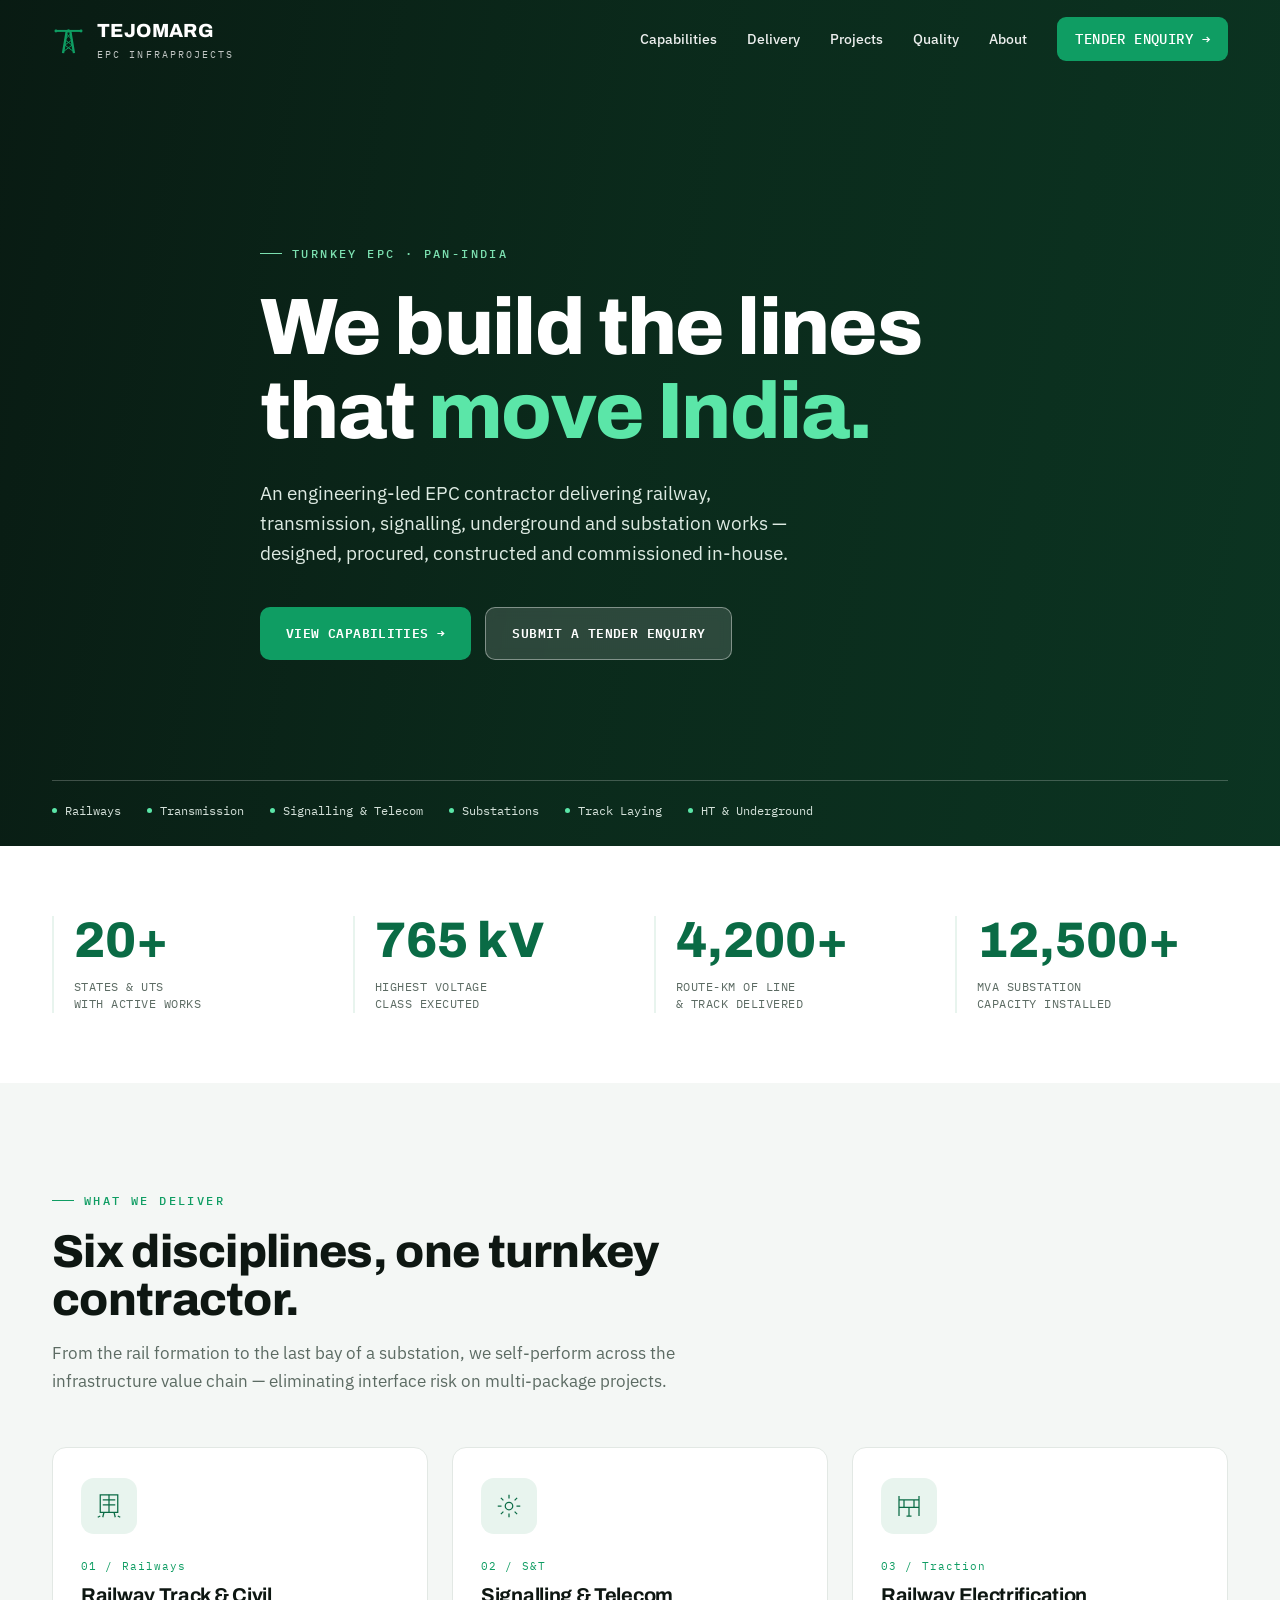
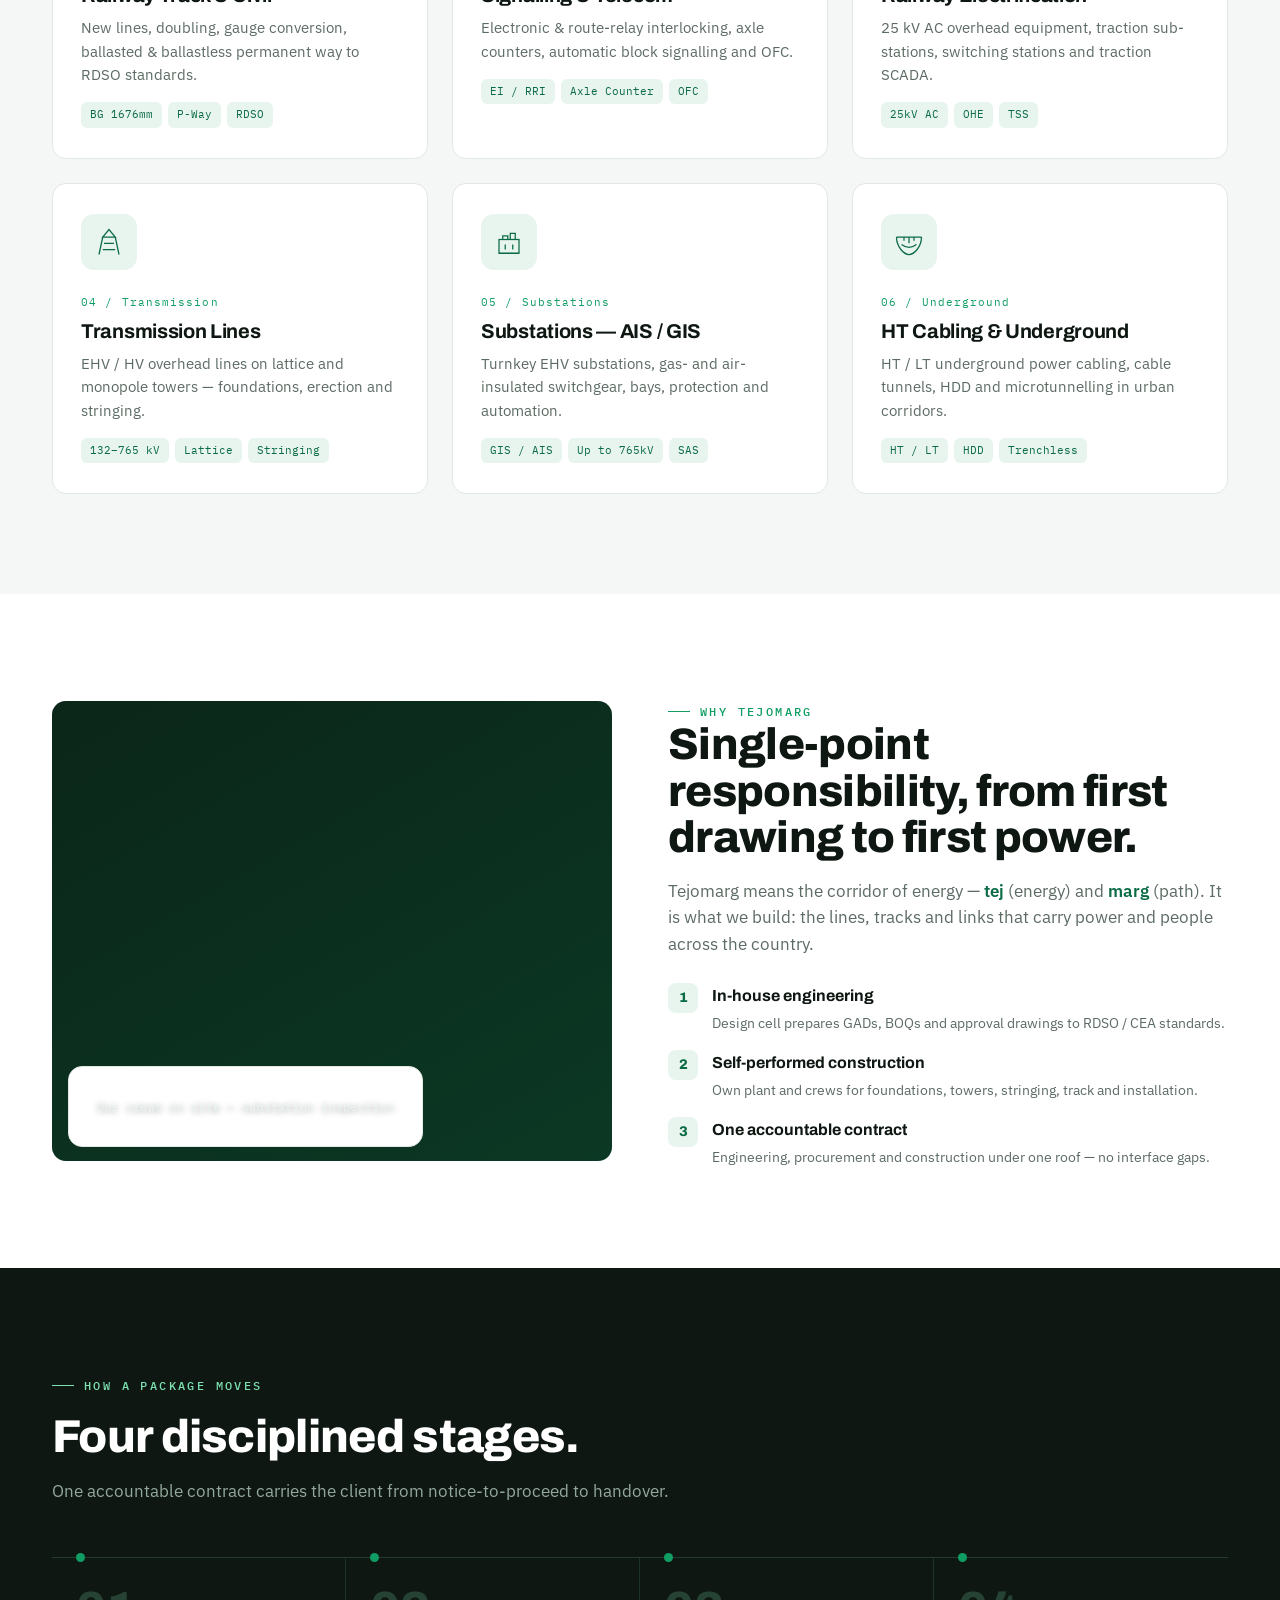
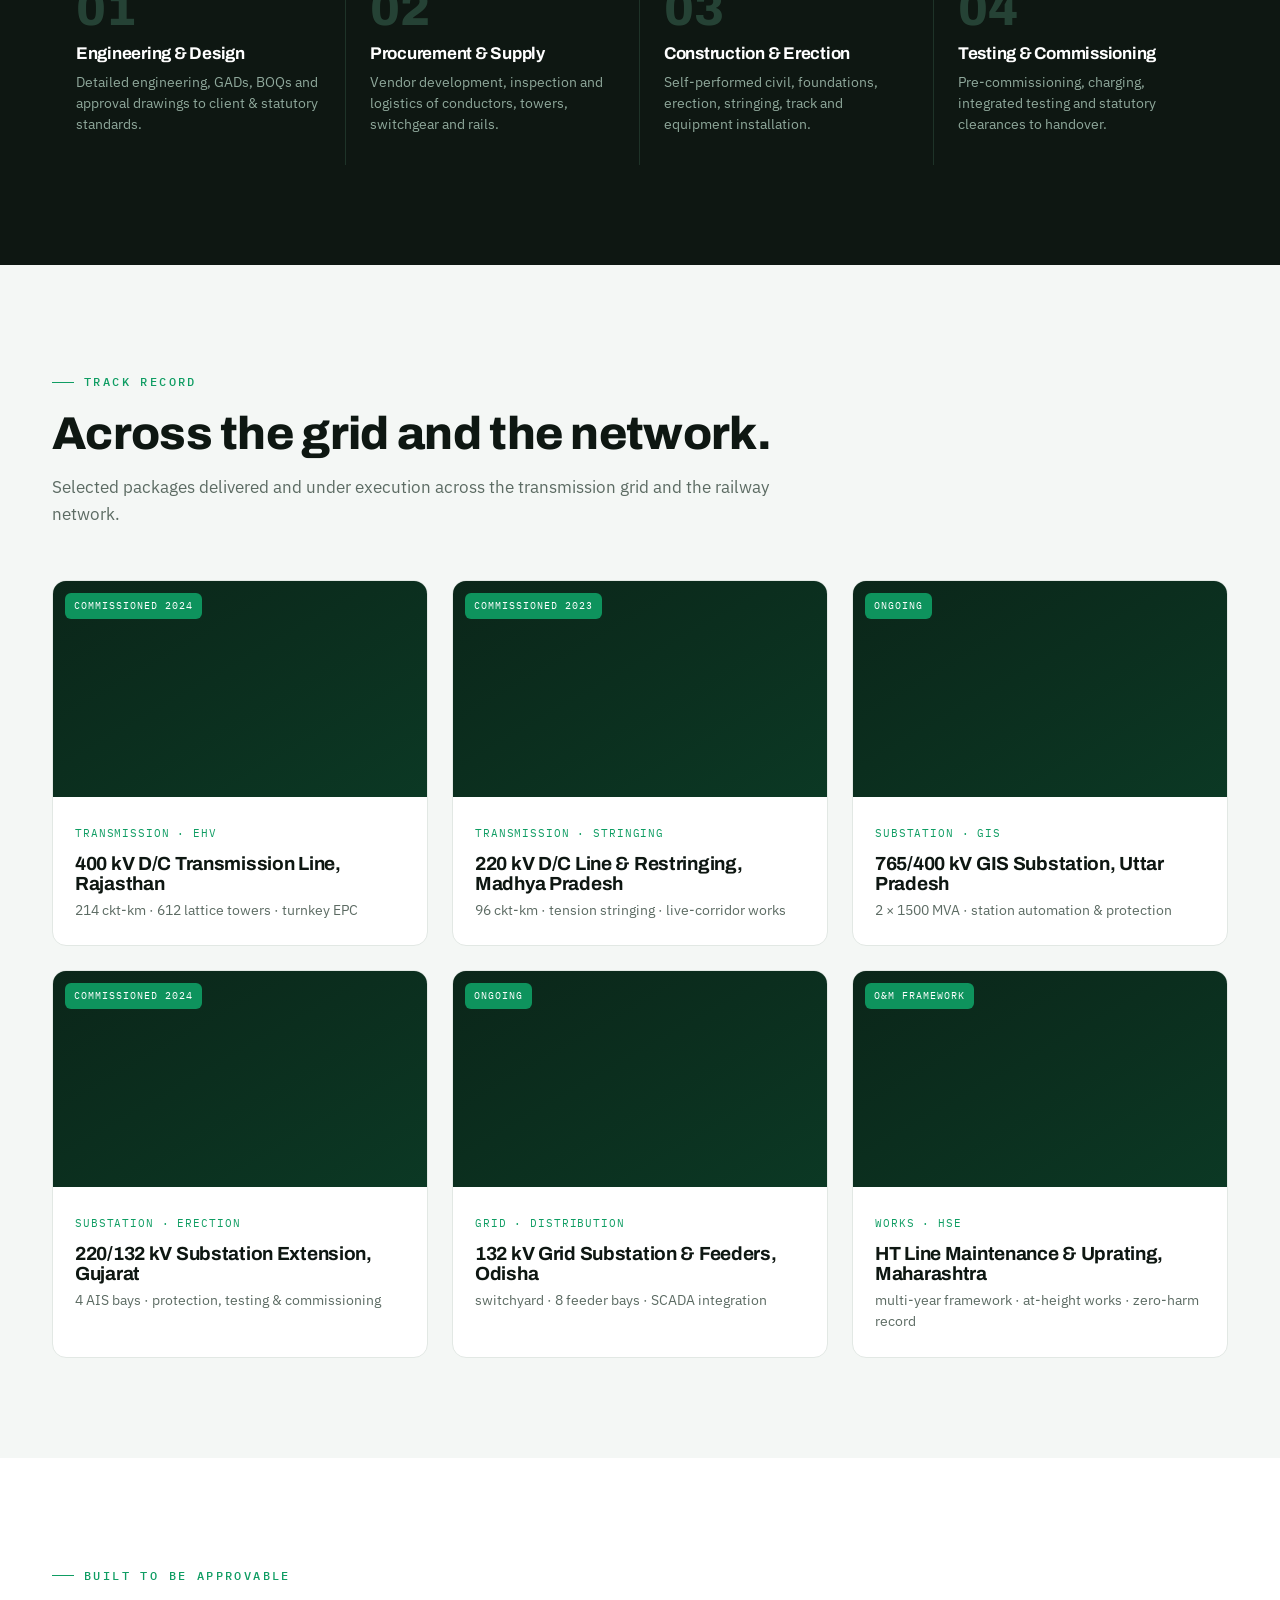
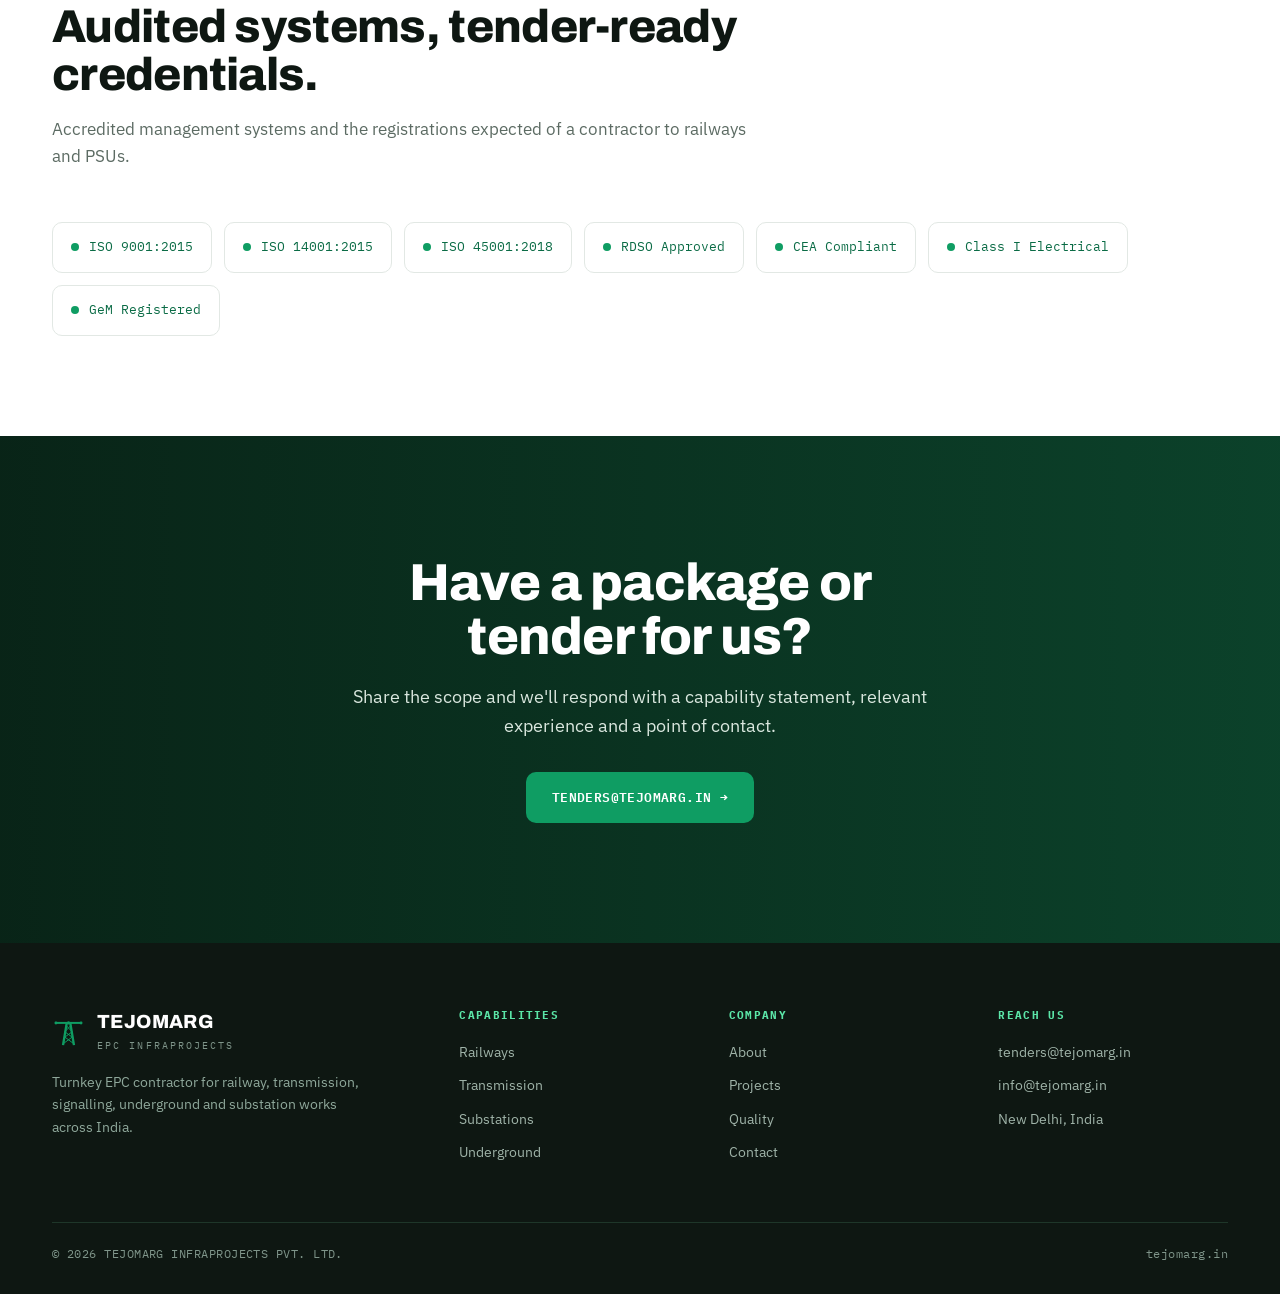
==== index.html @ d98c9e5d "Tejomarg Infraprojects homepage Co-Authored-By: Claude Fable 5 <noreply@anthropic.com>" ====
<!DOCTYPE html>
<html lang="en">
<head>
<meta charset="UTF-8">
<meta name="viewport" content="width=device-width, initial-scale=1.0">
<title>TEJOMARG Infraprojects — EPC | Railways · Transmission · Substations</title>
  <meta name="description" content="Tejomarg Infraprojects — engineering-led EPC contractor for railway, transmission, signalling, underground and substation works across India. Turnkey EPC, designed, procured and commissioned in-house.">
  <!-- TODO: remove noindex once placeholder project figures are replaced with verified data -->
  <meta name="robots" content="noindex">
  <meta property="og:title" content="Tejomarg Infraprojects — EPC across India">
  <meta property="og:description" content="Turnkey EPC contractor: railways, transmission, substations, signalling and underground works.">
  <meta property="og:type" content="website">
  <meta property="og:url" content="https://tejomarg.in">
  <meta property="og:image" content="https://images.pexels.com/photos/18535002/pexels-photo-18535002.jpeg?auto=compress&cs=tinysrgb&w=1200">
  <link rel="icon" href="logo/favicon.ico" sizes="any">
  <link rel="icon" type="image/svg+xml" href="logo/favicon.svg">
  <link rel="apple-touch-icon" href="logo/apple-touch-icon-180.png">

<link href="https://fonts.googleapis.com/css2?family=Archivo:wght@400;500;600;700;800;900&family=IBM+Plex+Mono:wght@400;500;600&family=IBM+Plex+Sans:wght@400;500;600;700&display=swap" rel="stylesheet">
<style>
  :root{
    --green:#0F9D63; --green-deep:#0A6B45; --green-ink:#08351F; --green-soft:#E8F4EE;
    --ink:#0E1712; --paper:#FFFFFF; --paper-2:#F4F7F5; --line:#E2E8E4; --line-2:#D3DCD6;
    --text:#182821; --muted:#5C6B63; --glass:rgba(255,255,255,.72);
    --maxw:1240px; --ease:cubic-bezier(.22,.61,.36,1); --r:14px;
  }
  *{box-sizing:border-box;margin:0;padding:0}
  html{scroll-behavior:smooth}
  body{font-family:"IBM Plex Sans",system-ui,sans-serif;background:var(--paper);color:var(--text);
    line-height:1.6;-webkit-font-smoothing:antialiased;overflow-x:hidden}
  h1,h2,h3,h4{font-family:"Archivo",sans-serif;line-height:1.05;letter-spacing:-.015em;color:var(--ink)}
  a{color:inherit;text-decoration:none}
  .wrap{max-width:var(--maxw);margin:0 auto;padding:0 32px}
  .eyebrow{font-family:"IBM Plex Mono",monospace;font-size:12px;font-weight:500;letter-spacing:.2em;
    text-transform:uppercase;color:var(--green);display:inline-flex;align-items:center;gap:10px}
  .eyebrow::before{content:"";width:22px;height:1px;background:var(--green)}
  .eyebrow.on-dark{color:#7CE0B0}.eyebrow.on-dark::before{background:#7CE0B0}

  /* real-photo well with translucent green overlay */
  .ph{position:relative;border-radius:var(--r);overflow:hidden;background-size:cover;background-position:center;background-color:#0b2d1d}
  .ph::after{content:"";position:absolute;inset:0;
    background:linear-gradient(150deg,rgba(10,22,17,.3) 0%,rgba(12,70,46,.15) 60%,rgba(15,157,99,.1) 100%)}
  .ph .cap{position:absolute;left:16px;bottom:14px;z-index:2;font-family:"IBM Plex Mono";font-size:12px;
    color:#EAF6EF;letter-spacing:.02em;text-shadow:0 1px 6px rgba(0,0,0,.45)}

  /* NAV */
  header.nav{position:fixed;top:0;left:0;right:0;z-index:100;transition:.35s var(--ease)}
  .nav-inner{display:flex;align-items:center;justify-content:space-between;height:78px}
  header.nav.scrolled{background:var(--glass);backdrop-filter:blur(14px);border-bottom:1px solid var(--line);
    box-shadow:0 6px 24px -18px rgba(8,40,26,.5)}
  .brand{display:flex;align-items:center;gap:12px;font-family:"Archivo";font-weight:800;font-size:19px;
    letter-spacing:.02em;color:#fff;transition:color .35s}
  header.nav.scrolled .brand{color:var(--ink)}
  .brand .logo-mark{width:33px;height:33px;flex:none}
  .brand small{display:block;font-family:"IBM Plex Mono";font-weight:400;font-size:9.5px;letter-spacing:.22em;
    color:rgba(255,255,255,.75);text-transform:uppercase;transition:color .35s}
  header.nav.scrolled .brand small{color:var(--muted)}
  .nav-links{display:flex;align-items:center;gap:30px}
  .nav-links a{font-size:14px;font-weight:500;color:rgba(255,255,255,.92);transition:color .2s}
  header.nav.scrolled .nav-links a{color:var(--text)}
  .nav-links a:hover{color:#7CE0B0}
  header.nav.scrolled .nav-links a:hover{color:var(--green-deep)}
  .nav-cta{font-family:"IBM Plex Mono";font-size:12.5px;font-weight:600;letter-spacing:.03em;text-transform:uppercase;
    background:var(--green)!important;color:#fff!important;padding:11px 18px;border-radius:9px;
    display:inline-flex;align-items:center;gap:8px;transition:transform .2s var(--ease),background .2s}
  .nav-cta:hover{background:var(--green-deep)!important;transform:translateY(-1px)}
  .burger{display:none;flex-direction:column;gap:5px;background:none;border:0;cursor:pointer;padding:8px}
  .burger span{width:24px;height:2px;background:#fff;transition:.3s}
  header.nav.scrolled .burger span{background:var(--ink)}

  /* HERO */
  .hero{position:relative;min-height:94vh;display:flex;align-items:center;padding:120px 0 70px}
  .hero-bg{position:absolute;inset:0;z-index:-1;background-size:cover;background-position:center;background-color:#0b2d1d}
  .hero-bg::after{content:"";position:absolute;inset:0;
    background:linear-gradient(100deg,rgba(8,20,15,.72) 0%,rgba(10,38,25,.42) 48%,rgba(14,90,58,.16) 100%)}
  .hero-card{max-width:760px;position:relative}
  .hero h1{font-size:clamp(40px,6.4vw,80px);font-weight:800;color:#fff;margin:22px 0 0;letter-spacing:-.02em}
  .hero h1 .g{color:#5BE6A8}
  .hero p{font-size:19px;color:rgba(235,246,239,.94);max-width:560px;margin-top:24px;line-height:1.6}
  .hero-actions{display:flex;gap:14px;margin-top:38px;flex-wrap:wrap}
  .btn{font-family:"IBM Plex Mono";font-size:13px;font-weight:600;letter-spacing:.03em;text-transform:uppercase;
    padding:15px 26px;border-radius:10px;display:inline-flex;align-items:center;gap:9px;transition:.22s var(--ease);
    cursor:pointer;border:0}
  .btn-primary{background:var(--green);color:#fff}
  .btn-primary:hover{background:#12b374;transform:translateY(-2px)}
  .btn-glass{background:rgba(255,255,255,.14);color:#fff;border:1px solid rgba(255,255,255,.4);backdrop-filter:blur(6px)}
  .btn-glass:hover{background:rgba(255,255,255,.24)}
  .hero-tags{position:absolute;left:0;right:0;bottom:26px}
  .hero-tags .row{display:flex;flex-wrap:wrap;gap:8px 26px;padding-top:20px;border-top:1px solid rgba(255,255,255,.22)}
  .hero-tags span{font-family:"IBM Plex Mono";font-size:12px;color:rgba(235,246,239,.9);display:inline-flex;align-items:center;gap:8px}
  .hero-tags span::before{content:"";width:5px;height:5px;background:#5BE6A8;border-radius:50%}

  /* STATS */
  .stats{background:var(--paper);padding:70px 0}
  .stats-grid{display:grid;grid-template-columns:repeat(4,1fr);gap:28px}
  .stat{border-left:2px solid var(--green-soft);padding-left:20px}
  .stat .num{font-family:"Archivo";font-weight:800;font-size:clamp(34px,4vw,50px);color:var(--green-deep);line-height:1}
  .stat .lab{font-family:"IBM Plex Mono";font-size:12px;letter-spacing:.04em;color:var(--muted);
    margin-top:12px;text-transform:uppercase;line-height:1.45}

  section{position:relative}
  .pad{padding:100px 0}
  .soft{background:var(--paper-2)}
  .sec-head{max-width:720px;margin-bottom:52px}
  .sec-head h2{font-size:clamp(30px,4.4vw,46px);font-weight:800;margin-top:18px}
  .sec-head p{font-size:17px;margin-top:16px;color:var(--muted)}

  /* CAPABILITIES (icon cards) */
  .caps{display:grid;grid-template-columns:repeat(3,1fr);gap:24px}
  .cap{background:var(--paper);border:1px solid var(--line);border-radius:var(--r);padding:30px 28px 30px;
    transition:.3s var(--ease)}
  .cap:hover{transform:translateY(-4px);box-shadow:0 26px 50px -30px rgba(8,53,31,.4);border-color:var(--green-soft)}
  .cap-ic{width:56px;height:56px;border-radius:13px;background:var(--green-soft);color:var(--green-deep);
    display:flex;align-items:center;justify-content:center;margin-bottom:18px}
  .cap-ic svg{width:30px;height:30px}
  .cap .ix{font-family:"IBM Plex Mono";font-size:11px;color:var(--green);letter-spacing:.1em}
  .cap h3{font-size:20px;font-weight:700;margin:8px 0 10px}
  .cap p{font-size:14.5px;color:var(--muted);line-height:1.6}
  .cap .specs{display:flex;flex-wrap:wrap;gap:6px;margin-top:16px}
  .cap .specs span{font-family:"IBM Plex Mono";font-size:11px;color:var(--green-deep);background:var(--green-soft);
    padding:4px 9px;border-radius:6px}

  /* SPLIT */
  .split{display:grid;grid-template-columns:1fr 1fr;gap:56px;align-items:center}
  .split .ph{height:460px}
  .split h2{font-size:clamp(28px,4vw,44px);font-weight:800}
  .split p{color:var(--muted);font-size:16.5px;margin-top:18px}
  .split p em{color:var(--green-deep);font-style:normal;font-weight:600}
  .points{margin-top:26px;display:flex;flex-direction:column;gap:16px}
  .pt{display:flex;gap:14px;align-items:flex-start}
  .pt .k{width:30px;height:30px;flex:none;border-radius:8px;background:var(--green-soft);color:var(--green-deep);
    display:flex;align-items:center;justify-content:center;font-family:"Archivo";font-weight:800;font-size:14px}
  .pt b{font-family:"Archivo";font-size:16px;color:var(--ink)}
  .pt p{margin-top:3px;font-size:14px;color:var(--muted)}

  /* DELIVERY dark */
  .dark{background:var(--ink);color:#dfeee7}
  .dark .sec-head h2{color:#fff}.dark .sec-head p{color:#93a89d}
  .proc{display:grid;grid-template-columns:repeat(4,1fr);border-top:1px solid rgba(124,224,176,.18)}
  .step{padding:30px 24px;border-right:1px solid rgba(124,224,176,.14);position:relative}
  .step:last-child{border-right:0}
  .step .dot{position:absolute;top:-5px;left:24px;width:9px;height:9px;border-radius:50%;background:var(--green)}
  .step .n{font-family:"Archivo";font-weight:800;font-size:48px;color:rgba(124,224,176,.22);line-height:.9}
  .step h4{color:#fff;font-size:17px;margin:14px 0 9px}
  .step p{font-size:13.5px;color:#8fa89b;line-height:1.55}

  /* PROJECTS */
  .projs{display:grid;grid-template-columns:repeat(3,1fr);gap:24px}
  .proj{border-radius:var(--r);overflow:hidden;border:1px solid var(--line);background:var(--paper);transition:.3s var(--ease)}
  .proj:hover{transform:translateY(-4px);box-shadow:0 26px 50px -30px rgba(8,53,31,.4)}
  .proj .ph{height:216px;border-radius:0}
  .proj .ptag{position:absolute;top:12px;left:12px;z-index:2;font-family:"IBM Plex Mono";font-size:10px;
    letter-spacing:.1em;text-transform:uppercase;background:rgba(15,157,99,.92);color:#fff;padding:5px 9px;border-radius:6px}
  .proj .body{padding:22px 22px 24px}
  .proj .sector{font-family:"IBM Plex Mono";font-size:11px;letter-spacing:.08em;text-transform:uppercase;color:var(--green)}
  .proj h3{font-size:19px;font-weight:700;margin:9px 0 6px}
  .proj .meta{font-size:13.5px;color:var(--muted)}

  /* COMPLIANCE */
  .badges{display:flex;flex-wrap:wrap;gap:12px;margin-top:8px}
  .badge{font-family:"IBM Plex Mono";font-size:13px;color:var(--green-deep);background:var(--paper);
    border:1px solid var(--line);border-radius:10px;padding:14px 18px;display:flex;align-items:center;gap:10px}
  .badge::before{content:"";width:8px;height:8px;border-radius:50%;background:var(--green)}

  /* CTA */
  .cta{position:relative;padding:120px 0;overflow:hidden}
  .cta-bg{position:absolute;inset:0;background-size:cover;background-position:center;background-color:#0b2d1d}
  .cta-bg::after{content:"";position:absolute;inset:0;background:linear-gradient(90deg,rgba(8,34,22,.82),rgba(12,90,58,.46))}
  .cta-inner{position:relative;text-align:center;max-width:640px;margin:0 auto}
  .cta h2{font-size:clamp(30px,4.6vw,52px);font-weight:800;color:#fff}
  .cta p{color:rgba(235,246,239,.92);font-size:18px;margin:18px auto 32px}

  /* FOOTER */
  footer{background:var(--ink);color:#9fb3a8;padding:64px 0 30px}
  .foot-grid{display:grid;grid-template-columns:1.6fr 1fr 1fr 1fr;gap:40px}
  .foot-brand .brand{color:#fff}.foot-brand .brand small{color:#7f958a}
  .foot-brand p{font-size:14px;margin-top:18px;max-width:320px;color:#8fa89b}
  .foot-col h5{font-family:"IBM Plex Mono";font-size:11px;letter-spacing:.12em;text-transform:uppercase;color:#5BE6A8;margin-bottom:16px}
  .foot-col a{display:block;font-size:14px;margin-bottom:11px;color:#9fb3a8;transition:color .2s}
  .foot-col a:hover{color:#fff}
  .foot-bar{margin-top:48px;padding-top:22px;border-top:1px solid rgba(124,224,176,.15);
    display:flex;justify-content:space-between;flex-wrap:wrap;gap:12px}
  .foot-bar span{font-family:"IBM Plex Mono";font-size:11.5px;color:#7f958a;letter-spacing:.04em}

  .reveal{opacity:0;transform:translateY(24px);transition:opacity .7s var(--ease),transform .7s var(--ease)}
  .reveal.in{opacity:1;transform:none}

  @media(max-width:980px){
    .stats-grid{grid-template-columns:repeat(2,1fr);gap:24px}
    .caps,.projs{grid-template-columns:repeat(2,1fr)}
    .split{grid-template-columns:1fr;gap:34px}.split .ph{height:320px}
    .proc{grid-template-columns:repeat(2,1fr)}.step{border-bottom:1px solid rgba(124,224,176,.14)}
    .foot-grid{grid-template-columns:1fr 1fr}
  }
  @media(max-width:680px){
    .wrap{padding:0 22px}
    .nav-links{position:fixed;inset:78px 0 auto 0;background:var(--glass);backdrop-filter:blur(14px);
      flex-direction:column;align-items:flex-start;gap:0;padding:0 22px;max-height:0;overflow:hidden;
      border-bottom:1px solid var(--line);transition:max-height .35s var(--ease)}
    .nav-links.open{max-height:440px}
    .nav-links a{padding:16px 0;width:100%;color:var(--text);border-bottom:1px solid var(--line)}
    .nav-links .nav-cta{margin:16px 0;border-bottom:0;color:#fff!important}
    .burger{display:flex}
    .pad{padding:66px 0}
    .caps,.projs,.stats-grid{grid-template-columns:1fr}.proc{grid-template-columns:1fr}.foot-grid{grid-template-columns:1fr}
  }
  @media(prefers-reduced-motion:reduce){*{animation:none!important;transition:none!important}.reveal{opacity:1;transform:none}html{scroll-behavior:auto}}
  :focus-visible{outline:2px solid var(--green);outline-offset:3px}
</style>
</head>
<body>

<!-- NAV -->
<header class="nav" id="nav">
  <div class="wrap nav-inner">
    <a href="#top" class="brand">
      <svg class="logo-mark" viewBox="0 0 100 100" fill="none" stroke="var(--green)" stroke-linecap="square" aria-hidden="true">
        <path d="M44 31 L34 91 M56 31 L66 91" stroke-width="7"/><line x1="12" y1="27" x2="88" y2="27" stroke-width="6"/>
        <path d="M44 36 L61 54 L39 70 L66 90" stroke-width="3"/><path d="M56 36 L39 54 L61 70 L34 90" stroke-width="3"/>
        <circle cx="12" cy="27" r="4.5" fill="var(--green)" stroke="none"/><circle cx="88" cy="27" r="4.5" fill="var(--green)" stroke="none"/><circle cx="50" cy="27" r="5" fill="var(--green)" stroke="none"/></svg>
      <span>TEJOMARG<small>EPC Infraprojects</small></span>
    </a>
    <nav class="nav-links" id="navlinks">
      <a href="#capabilities">Capabilities</a><a href="#delivery">Delivery</a><a href="#projects">Projects</a>
      <a href="#compliance">Quality</a><a href="#about">About</a>
      <a href="#contact" class="nav-cta">Tender Enquiry →</a>
    </nav>
    <button class="burger" id="burger" aria-label="Menu"><span></span><span></span><span></span></button>
  </div>
</header>

<!-- HERO -->
<section class="hero" id="top">
  <div class="hero-bg" style="background-image:url('https://images.pexels.com/photos/18535002/pexels-photo-18535002.jpeg?auto=compress&amp;cs=tinysrgb&amp;w=1920')"></div>
  <div class="wrap">
    <div class="hero-card">
      <span class="eyebrow on-dark">Turnkey EPC · Pan-India</span>
      <h1>We build the lines that <span class="g">move India.</span></h1>
      <p>An engineering-led EPC contractor delivering railway, transmission, signalling, underground and
        substation works — designed, procured, constructed and commissioned in-house.</p>
      <div class="hero-actions">
        <a href="#capabilities" class="btn btn-primary">View Capabilities →</a>
        <a href="#contact" class="btn btn-glass">Submit a Tender Enquiry</a>
      </div>
    </div>
  </div>
  <div class="wrap hero-tags">
    <div class="row">
      <span>Railways</span><span>Transmission</span><span>Signalling &amp; Telecom</span>
      <span>Substations</span><span>Track Laying</span><span>HT &amp; Underground</span>
    </div>
  </div>
</section>

<!-- STATS -->
<section class="stats">
  <div class="wrap"><div class="stats-grid reveal">
    <div class="stat"><div class="num">20+</div><div class="lab">States &amp; UTs<br>with active works</div></div>
    <div class="stat"><div class="num">765 kV</div><div class="lab">Highest voltage<br>class executed</div></div>
    <div class="stat"><div class="num">4,200+</div><div class="lab">Route-km of line<br>&amp; track delivered</div></div>
    <div class="stat"><div class="num">12,500+</div><div class="lab">MVA substation<br>capacity installed</div></div>
  </div></div>
</section>

<!-- CAPABILITIES -->
<section class="pad soft" id="capabilities">
  <div class="wrap">
    <div class="sec-head reveal">
      <span class="eyebrow">What we deliver</span>
      <h2>Six disciplines, one turnkey contractor.</h2>
      <p>From the rail formation to the last bay of a substation, we self-perform across the infrastructure
        value chain — eliminating interface risk on multi-package projects.</p>
    </div>
    <div class="caps reveal">
      <article class="cap"><div class="cap-ic"><svg viewBox="0 0 48 48" fill="none" stroke="currentColor" stroke-width="2"><path d="M10 6h28v28H10z"/><path d="M10 40l-4 2M38 40l4 2M16 34l-2 8M32 34l2 8"/><path d="M24 6v28M14 14h20M14 22h20"/></svg></div>
        <span class="ix">01 / Railways</span><h3>Railway Track &amp; Civil</h3>
        <p>New lines, doubling, gauge conversion, ballasted &amp; ballastless permanent way to RDSO standards.</p>
        <div class="specs"><span>BG 1676mm</span><span>P-Way</span><span>RDSO</span></div></article>
      <article class="cap"><div class="cap-ic"><svg viewBox="0 0 48 48" fill="none" stroke="currentColor" stroke-width="2"><circle cx="24" cy="24" r="6"/><path d="M24 6v6M24 36v6M6 24h6M36 24h6M11 11l4 4M33 33l4 4M37 11l-4 4M15 33l-4 4"/></svg></div>
        <span class="ix">02 / S&amp;T</span><h3>Signalling &amp; Telecom</h3>
        <p>Electronic &amp; route-relay interlocking, axle counters, automatic block signalling and OFC.</p>
        <div class="specs"><span>EI / RRI</span><span>Axle Counter</span><span>OFC</span></div></article>
      <article class="cap"><div class="cap-ic"><svg viewBox="0 0 48 48" fill="none" stroke="currentColor" stroke-width="2"><path d="M8 8v32M40 8v32M8 14h32M8 26h32M16 14v12M32 14v12M24 26v14M20 40h8"/></svg></div>
        <span class="ix">03 / Traction</span><h3>Railway Electrification</h3>
        <p>25 kV AC overhead equipment, traction sub-stations, switching stations and traction SCADA.</p>
        <div class="specs"><span>25kV AC</span><span>OHE</span><span>TSS</span></div></article>
      <article class="cap"><div class="cap-ic"><svg viewBox="0 0 48 48" fill="none" stroke="currentColor" stroke-width="2"><path d="M24 4l-10 12h20zM14 16L8 44M34 16l6 28M14 16h20M16 26h16M14 36h20"/></svg></div>
        <span class="ix">04 / Transmission</span><h3>Transmission Lines</h3>
        <p>EHV / HV overhead lines on lattice and monopole towers — foundations, erection and stringing.</p>
        <div class="specs"><span>132–765 kV</span><span>Lattice</span><span>Stringing</span></div></article>
      <article class="cap"><div class="cap-ic"><svg viewBox="0 0 48 48" fill="none" stroke="currentColor" stroke-width="2"><rect x="8" y="20" width="32" height="22"/><path d="M14 20v-6h8v6M26 20v-10h8v10M18 28v8M30 28v8M8 42h32"/></svg></div>
        <span class="ix">05 / Substations</span><h3>Substations — AIS / GIS</h3>
        <p>Turnkey EHV substations, gas- and air-insulated switchgear, bays, protection and automation.</p>
        <div class="specs"><span>GIS / AIS</span><span>Up to 765kV</span><span>SAS</span></div></article>
      <article class="cap"><div class="cap-ic"><svg viewBox="0 0 48 48" fill="none" stroke="currentColor" stroke-width="2"><path d="M4 16h40M4 16c0 16 12 28 20 28s20-12 20-28M16 16v6M24 16v10M32 16v6M12 28c8 6 16 6 24 0"/></svg></div>
        <span class="ix">06 / Underground</span><h3>HT Cabling &amp; Underground</h3>
        <p>HT / LT underground power cabling, cable tunnels, HDD and microtunnelling in urban corridors.</p>
        <div class="specs"><span>HT / LT</span><span>HDD</span><span>Trenchless</span></div></article>
    </div>
  </div>
</section>

<!-- ABOUT SPLIT -->
<section class="pad" id="about">
  <div class="wrap split reveal">
    <div class="ph" style="background-image:url('https://images.pexels.com/photos/13820151/pexels-photo-13820151.jpeg?auto=compress&amp;cs=tinysrgb&amp;w=1200')">
      <span class="cap">Our crews on site — substation inspection</span>
    </div>
    <div>
      <span class="eyebrow">Why Tejomarg</span>
      <h2>Single-point responsibility, from first drawing to first power.</h2>
      <p>Tejomarg means the corridor of energy — <em>tej</em> (energy) and <em>marg</em> (path). It is what we
        build: the lines, tracks and links that carry power and people across the country.</p>
      <div class="points">
        <div class="pt"><span class="k">1</span><div><b>In-house engineering</b><p>Design cell prepares GADs, BOQs and approval drawings to RDSO / CEA standards.</p></div></div>
        <div class="pt"><span class="k">2</span><div><b>Self-performed construction</b><p>Own plant and crews for foundations, towers, stringing, track and installation.</p></div></div>
        <div class="pt"><span class="k">3</span><div><b>One accountable contract</b><p>Engineering, procurement and construction under one roof — no interface gaps.</p></div></div>
      </div>
    </div>
  </div>
</section>

<!-- DELIVERY -->
<section class="pad dark" id="delivery">
  <div class="wrap">
    <div class="sec-head reveal">
      <span class="eyebrow on-dark">How a package moves</span>
      <h2>Four disciplined stages.</h2>
      <p>One accountable contract carries the client from notice-to-proceed to handover.</p>
    </div>
    <div class="proc reveal">
      <div class="step"><span class="dot"></span><div class="n">01</div><h4>Engineering &amp; Design</h4><p>Detailed engineering, GADs, BOQs and approval drawings to client &amp; statutory standards.</p></div>
      <div class="step"><span class="dot"></span><div class="n">02</div><h4>Procurement &amp; Supply</h4><p>Vendor development, inspection and logistics of conductors, towers, switchgear and rails.</p></div>
      <div class="step"><span class="dot"></span><div class="n">03</div><h4>Construction &amp; Erection</h4><p>Self-performed civil, foundations, erection, stringing, track and equipment installation.</p></div>
      <div class="step"><span class="dot"></span><div class="n">04</div><h4>Testing &amp; Commissioning</h4><p>Pre-commissioning, charging, integrated testing and statutory clearances to handover.</p></div>
    </div>
  </div>
</section>

<!-- PROJECTS -->
<section class="pad soft" id="projects">
  <div class="wrap">
    <div class="sec-head reveal">
      <span class="eyebrow">Track record</span>
      <h2>Across the grid and the network.</h2>
      <p>Selected packages delivered and under execution across the transmission grid and the railway network.</p>
    </div>
    <div class="projs reveal">
      <article class="proj"><div class="ph" style="background-image:url('https://images.pexels.com/photos/37187461/pexels-photo-37187461.jpeg?auto=compress&amp;cs=tinysrgb&amp;w=900')"><span class="ptag">Commissioned 2024</span></div>
        <div class="body"><span class="sector">Transmission · EHV</span><h3>400 kV D/C Transmission Line, Rajasthan</h3><div class="meta">214 ckt-km · 612 lattice towers · turnkey EPC</div></div></article>
      <article class="proj"><div class="ph" style="background-image:url('https://images.pexels.com/photos/11477908/pexels-photo-11477908.jpeg?auto=compress&amp;cs=tinysrgb&amp;w=900')"><span class="ptag">Commissioned 2023</span></div>
        <div class="body"><span class="sector">Transmission · Stringing</span><h3>220 kV D/C Line &amp; Restringing, Madhya Pradesh</h3><div class="meta">96 ckt-km · tension stringing · live-corridor works</div></div></article>
      <article class="proj"><div class="ph" style="background-image:url('https://images.pexels.com/photos/9989522/pexels-photo-9989522.jpeg?auto=compress&amp;cs=tinysrgb&amp;w=900')"><span class="ptag">Ongoing</span></div>
        <div class="body"><span class="sector">Substation · GIS</span><h3>765/400 kV GIS Substation, Uttar Pradesh</h3><div class="meta">2 × 1500 MVA · station automation &amp; protection</div></div></article>
      <article class="proj"><div class="ph" style="background-image:url('https://images.pexels.com/photos/13820148/pexels-photo-13820148.jpeg?auto=compress&amp;cs=tinysrgb&amp;w=900')"><span class="ptag">Commissioned 2024</span></div>
        <div class="body"><span class="sector">Substation · Erection</span><h3>220/132 kV Substation Extension, Gujarat</h3><div class="meta">4 AIS bays · protection, testing &amp; commissioning</div></div></article>
      <article class="proj"><div class="ph" style="background-image:url('https://images.pexels.com/photos/12341128/pexels-photo-12341128.jpeg?auto=compress&amp;cs=tinysrgb&amp;w=900')"><span class="ptag">Ongoing</span></div>
        <div class="body"><span class="sector">Grid · Distribution</span><h3>132 kV Grid Substation &amp; Feeders, Odisha</h3><div class="meta">switchyard · 8 feeder bays · SCADA integration</div></div></article>
      <article class="proj"><div class="ph" style="background-image:url('https://images.pexels.com/photos/13820149/pexels-photo-13820149.jpeg?auto=compress&amp;cs=tinysrgb&amp;w=900')"><span class="ptag">O&amp;M Framework</span></div>
        <div class="body"><span class="sector">Works · HSE</span><h3>HT Line Maintenance &amp; Uprating, Maharashtra</h3><div class="meta">multi-year framework · at-height works · zero-harm record</div></div></article>
    </div>
  </div>
</section>

<!-- COMPLIANCE -->
<section class="pad" id="compliance">
  <div class="wrap">
    <div class="sec-head reveal">
      <span class="eyebrow">Built to be approvable</span>
      <h2>Audited systems, tender-ready credentials.</h2>
      <p>Accredited management systems and the registrations expected of a contractor to railways and PSUs.</p>
    </div>
    <div class="badges reveal">
      <span class="badge">ISO 9001:2015</span><span class="badge">ISO 14001:2015</span><span class="badge">ISO 45001:2018</span>
      <span class="badge">RDSO Approved</span><span class="badge">CEA Compliant</span><span class="badge">Class I Electrical</span>
      <span class="badge">GeM Registered</span>
    </div>
  </div>
</section>

<!-- CTA -->
<section class="cta" id="contact">
  <div class="cta-bg" style="background-image:url('https://images.pexels.com/photos/29063598/pexels-photo-29063598.jpeg?auto=compress&amp;cs=tinysrgb&amp;w=1920')"></div>
  <div class="wrap cta-inner reveal">
    <h2>Have a package or tender for us?</h2>
    <p>Share the scope and we'll respond with a capability statement, relevant experience and a point of contact.</p>
    <a href="mailto:tenders@tejomarg.in" class="btn btn-primary">tenders@tejomarg.in →</a>
  </div>
</section>

<!-- FOOTER -->
<footer>
  <div class="wrap">
    <div class="foot-grid">
      <div class="foot-brand">
        <a href="#top" class="brand">
          <svg class="logo-mark" viewBox="0 0 100 100" fill="none" stroke="var(--green)" stroke-linecap="square" aria-hidden="true">
            <path d="M44 31 L34 91 M56 31 L66 91" stroke-width="7"/><line x1="12" y1="27" x2="88" y2="27" stroke-width="6"/>
            <path d="M44 36 L61 54 L39 70 L66 90" stroke-width="3"/><path d="M56 36 L39 54 L61 70 L34 90" stroke-width="3"/>
            <circle cx="12" cy="27" r="4.5" fill="var(--green)" stroke="none"/><circle cx="88" cy="27" r="4.5" fill="var(--green)" stroke="none"/><circle cx="50" cy="27" r="5" fill="var(--green)" stroke="none"/></svg>
          <span>TEJOMARG<small>EPC Infraprojects</small></span></a>
        <p>Turnkey EPC contractor for railway, transmission, signalling, underground and substation works across India.</p>
      </div>
      <div class="foot-col"><h5>Capabilities</h5><a href="#capabilities">Railways</a><a href="#capabilities">Transmission</a><a href="#capabilities">Substations</a><a href="#capabilities">Underground</a></div>
      <div class="foot-col"><h5>Company</h5><a href="#about">About</a><a href="#projects">Projects</a><a href="#compliance">Quality</a><a href="#contact">Contact</a></div>
      <div class="foot-col"><h5>Reach us</h5><a href="mailto:tenders@tejomarg.in">tenders@tejomarg.in</a><a href="mailto:info@tejomarg.in">info@tejomarg.in</a><a href="#">New Delhi, India</a></div>
    </div>
    <div class="foot-bar"><span>© <span id="yr"></span> TEJOMARG INFRAPROJECTS PVT. LTD.</span><span>tejomarg.in</span></div>
  </div>
</footer>

<script>
  const nav=document.getElementById('nav');
  addEventListener('scroll',()=>nav.classList.toggle('scrolled',scrollY>40),{passive:true});
  const burger=document.getElementById('burger'),links=document.getElementById('navlinks');
  burger.addEventListener('click',()=>links.classList.toggle('open'));
  links.querySelectorAll('a').forEach(a=>a.addEventListener('click',()=>links.classList.remove('open')));
  const io=new IntersectionObserver(es=>es.forEach(e=>{if(e.isIntersecting){e.target.classList.add('in');io.unobserve(e.target);}}),{threshold:.12});
  document.querySelectorAll('.reveal').forEach(el=>io.observe(el));
  document.getElementById('yr').textContent=new Date().getFullYear();
</script>
</body>
</html>
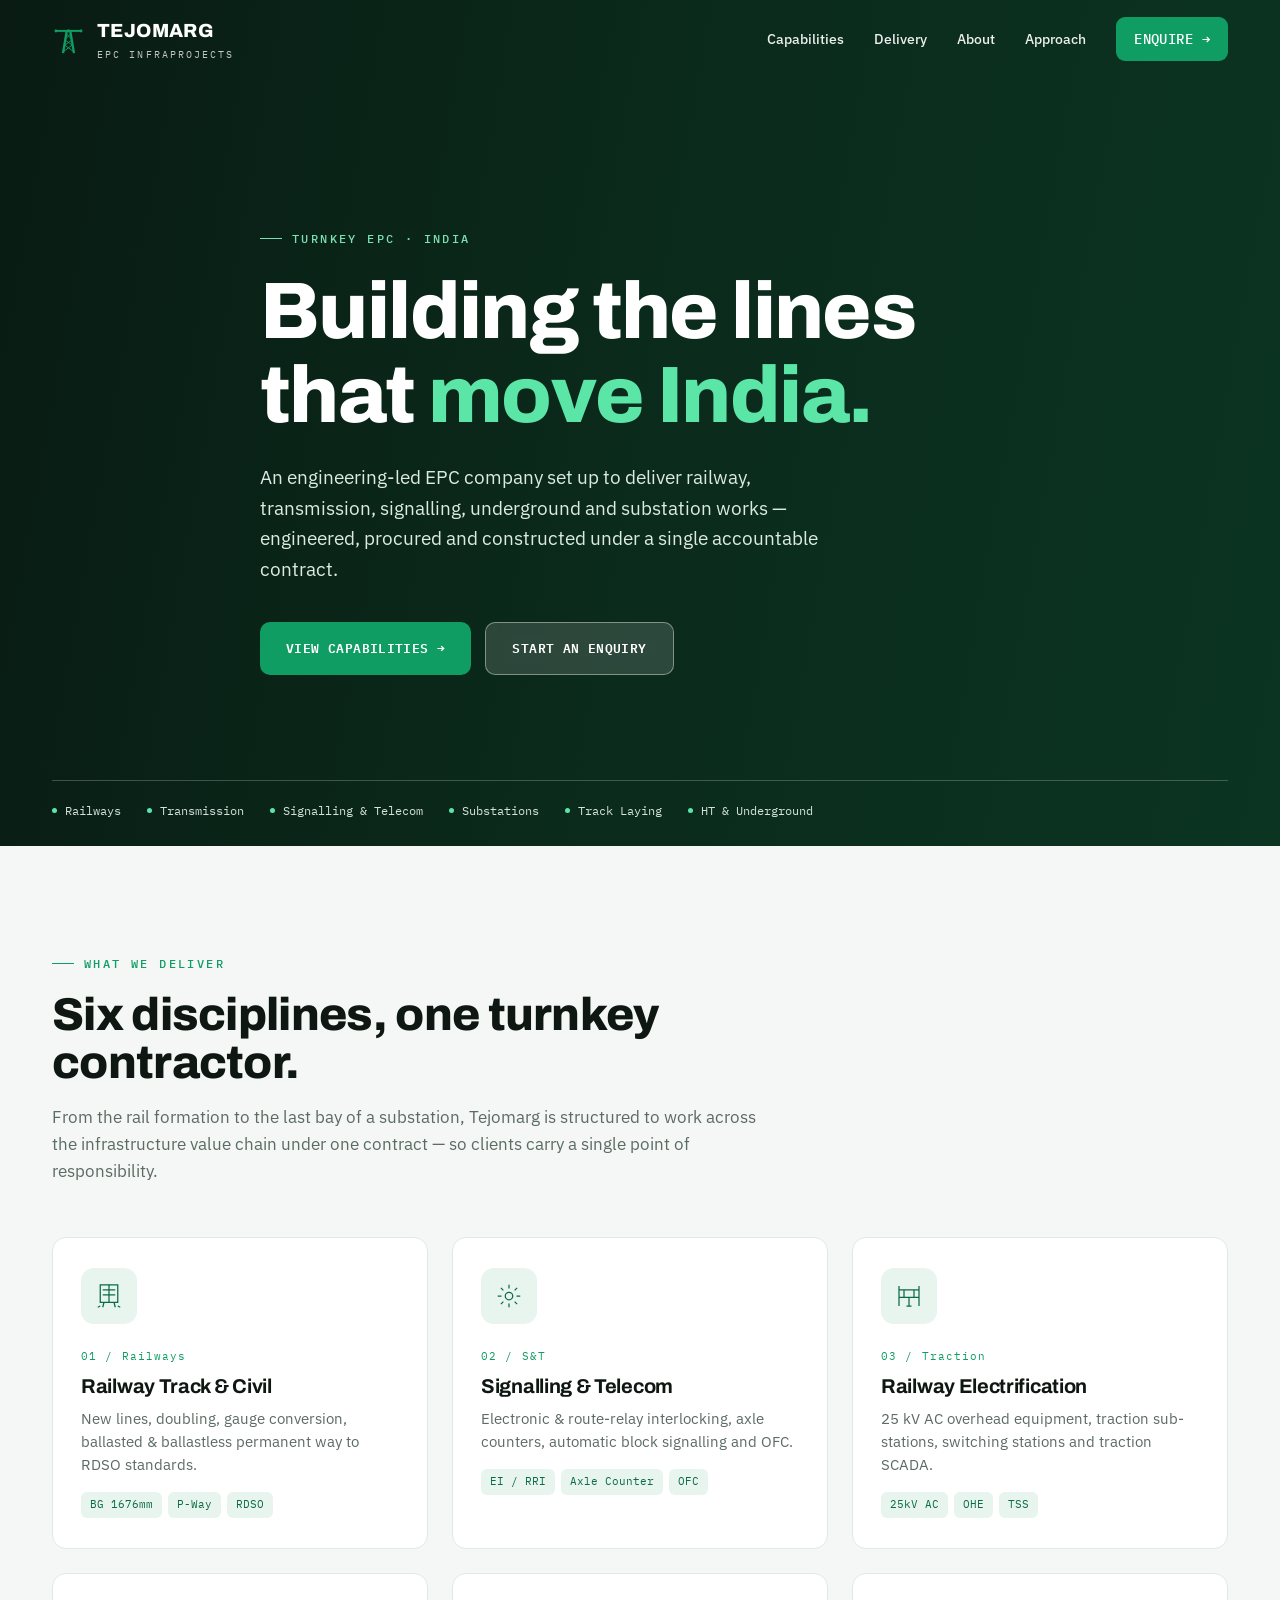
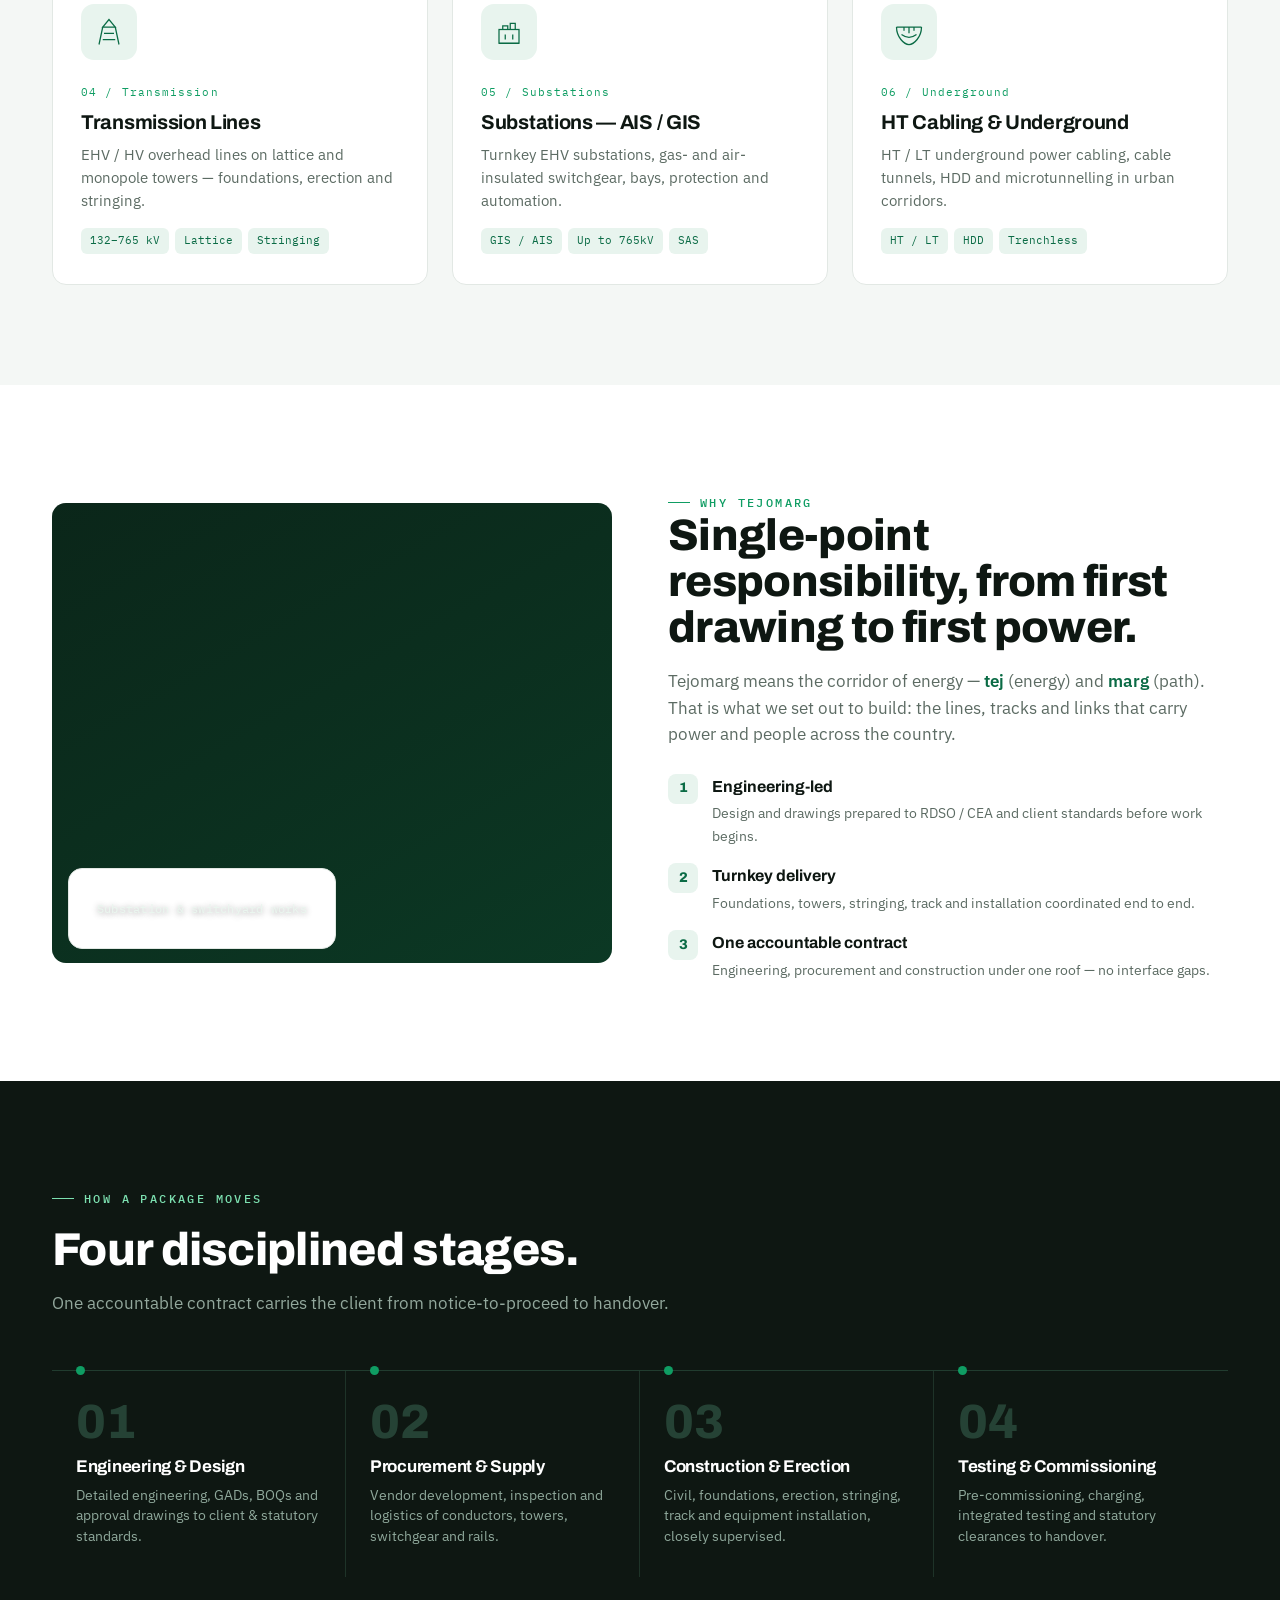
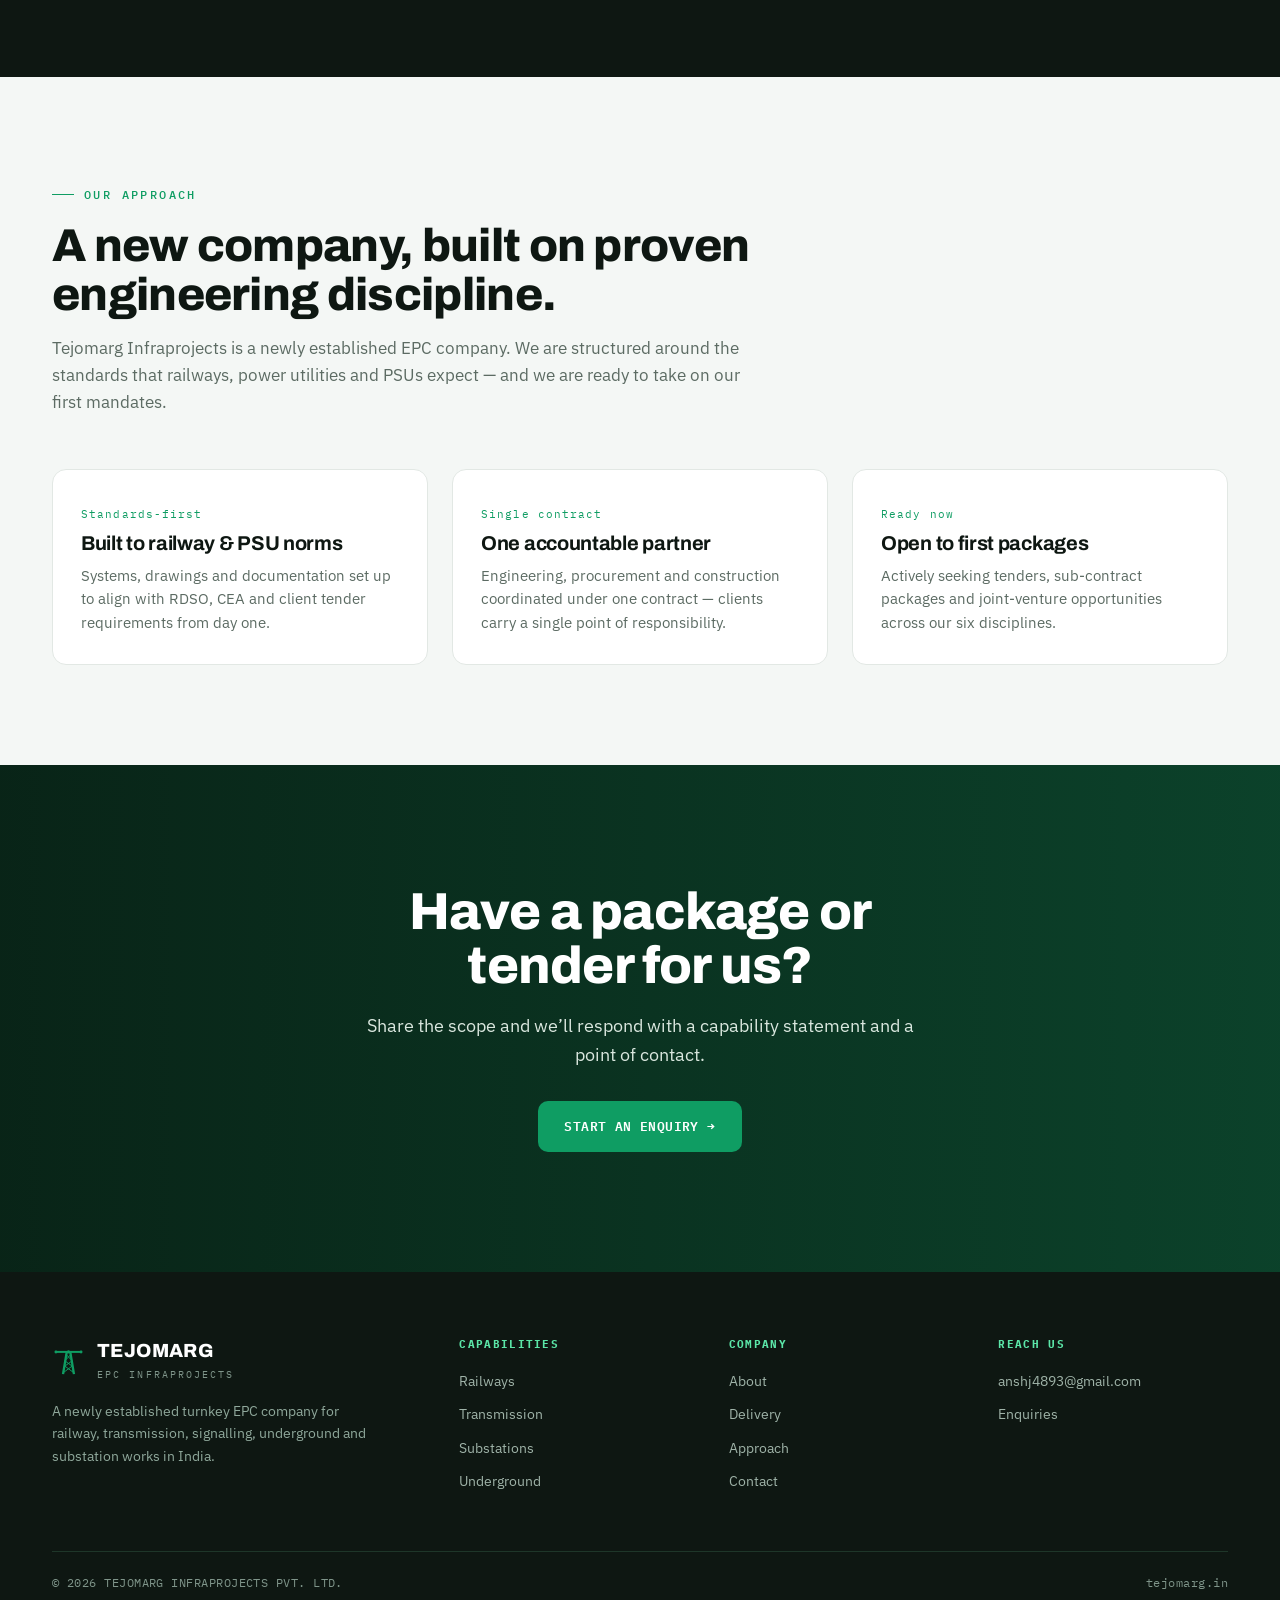
==== commit 6a62b827: "Reframe as new-company site: remove unverified track record, stats and certifications Co-Authored-By" ====
--- a/index.html
+++ b/index.html
@@ -5,8 +5,6 @@
 <meta name="viewport" content="width=device-width, initial-scale=1.0">
 <title>TEJOMARG Infraprojects — EPC | Railways · Transmission · Substations</title>
   <meta name="description" content="Tejomarg Infraprojects — engineering-led EPC contractor for railway, transmission, signalling, underground and substation works across India. Turnkey EPC, designed, procured and commissioned in-house.">
-  <!-- TODO: remove noindex once placeholder project figures are replaced with verified data -->
-  <meta name="robots" content="noindex">
   <meta property="og:title" content="Tejomarg Infraprojects — EPC across India">
   <meta property="og:description" content="Turnkey EPC contractor: railways, transmission, substations, signalling and underground works.">
   <meta property="og:type" content="website">
@@ -221,9 +219,9 @@
       <span>TEJOMARG<small>EPC Infraprojects</small></span>
     </a>
     <nav class="nav-links" id="navlinks">
-      <a href="#capabilities">Capabilities</a><a href="#delivery">Delivery</a><a href="#projects">Projects</a>
-      <a href="#compliance">Quality</a><a href="#about">About</a>
-      <a href="#contact" class="nav-cta">Tender Enquiry →</a>
+      <a href="#capabilities">Capabilities</a><a href="#delivery">Delivery</a>
+      <a href="#about">About</a><a href="#approach">Approach</a>
+      <a href="#contact" class="nav-cta">Enquire →</a>
     </nav>
     <button class="burger" id="burger" aria-label="Menu"><span></span><span></span><span></span></button>
   </div>
@@ -234,13 +232,13 @@
   <div class="hero-bg" style="background-image:url('https://images.pexels.com/photos/18535002/pexels-photo-18535002.jpeg?auto=compress&amp;cs=tinysrgb&amp;w=1920')"></div>
   <div class="wrap">
     <div class="hero-card">
-      <span class="eyebrow on-dark">Turnkey EPC · Pan-India</span>
-      <h1>We build the lines that <span class="g">move India.</span></h1>
-      <p>An engineering-led EPC contractor delivering railway, transmission, signalling, underground and
-        substation works — designed, procured, constructed and commissioned in-house.</p>
+      <span class="eyebrow on-dark">Turnkey EPC · India</span>
+      <h1>Building the lines that <span class="g">move India.</span></h1>
+      <p>An engineering-led EPC company set up to deliver railway, transmission, signalling, underground and
+        substation works — engineered, procured and constructed under a single accountable contract.</p>
       <div class="hero-actions">
         <a href="#capabilities" class="btn btn-primary">View Capabilities →</a>
-        <a href="#contact" class="btn btn-glass">Submit a Tender Enquiry</a>
+        <a href="#contact" class="btn btn-glass">Start an Enquiry</a>
       </div>
     </div>
   </div>
@@ -252,15 +250,6 @@
   </div>
 </section>
 
-<!-- STATS -->
-<section class="stats">
-  <div class="wrap"><div class="stats-grid reveal">
-    <div class="stat"><div class="num">20+</div><div class="lab">States &amp; UTs<br>with active works</div></div>
-    <div class="stat"><div class="num">765 kV</div><div class="lab">Highest voltage<br>class executed</div></div>
-    <div class="stat"><div class="num">4,200+</div><div class="lab">Route-km of line<br>&amp; track delivered</div></div>
-    <div class="stat"><div class="num">12,500+</div><div class="lab">MVA substation<br>capacity installed</div></div>
-  </div></div>
-</section>
 
 <!-- CAPABILITIES -->
 <section class="pad soft" id="capabilities">
@@ -268,8 +257,8 @@
     <div class="sec-head reveal">
       <span class="eyebrow">What we deliver</span>
       <h2>Six disciplines, one turnkey contractor.</h2>
-      <p>From the rail formation to the last bay of a substation, we self-perform across the infrastructure
-        value chain — eliminating interface risk on multi-package projects.</p>
+      <p>From the rail formation to the last bay of a substation, Tejomarg is structured to work across the
+        infrastructure value chain under one contract — so clients carry a single point of responsibility.</p>
     </div>
     <div class="caps reveal">
       <article class="cap"><div class="cap-ic"><svg viewBox="0 0 48 48" fill="none" stroke="currentColor" stroke-width="2"><path d="M10 6h28v28H10z"/><path d="M10 40l-4 2M38 40l4 2M16 34l-2 8M32 34l2 8"/><path d="M24 6v28M14 14h20M14 22h20"/></svg></div>
@@ -304,16 +293,16 @@
 <section class="pad" id="about">
   <div class="wrap split reveal">
     <div class="ph" style="background-image:url('https://images.pexels.com/photos/13820151/pexels-photo-13820151.jpeg?auto=compress&amp;cs=tinysrgb&amp;w=1200')">
-      <span class="cap">Our crews on site — substation inspection</span>
+      <span class="cap">Substation &amp; switchyard works</span>
     </div>
     <div>
       <span class="eyebrow">Why Tejomarg</span>
       <h2>Single-point responsibility, from first drawing to first power.</h2>
-      <p>Tejomarg means the corridor of energy — <em>tej</em> (energy) and <em>marg</em> (path). It is what we
-        build: the lines, tracks and links that carry power and people across the country.</p>
+      <p>Tejomarg means the corridor of energy — <em>tej</em> (energy) and <em>marg</em> (path). That is what
+        we set out to build: the lines, tracks and links that carry power and people across the country.</p>
       <div class="points">
-        <div class="pt"><span class="k">1</span><div><b>In-house engineering</b><p>Design cell prepares GADs, BOQs and approval drawings to RDSO / CEA standards.</p></div></div>
-        <div class="pt"><span class="k">2</span><div><b>Self-performed construction</b><p>Own plant and crews for foundations, towers, stringing, track and installation.</p></div></div>
+        <div class="pt"><span class="k">1</span><div><b>Engineering-led</b><p>Design and drawings prepared to RDSO / CEA and client standards before work begins.</p></div></div>
+        <div class="pt"><span class="k">2</span><div><b>Turnkey delivery</b><p>Foundations, towers, stringing, track and installation coordinated end to end.</p></div></div>
         <div class="pt"><span class="k">3</span><div><b>One accountable contract</b><p>Engineering, procurement and construction under one roof — no interface gaps.</p></div></div>
       </div>
     </div>
@@ -331,49 +320,28 @@
     <div class="proc reveal">
       <div class="step"><span class="dot"></span><div class="n">01</div><h4>Engineering &amp; Design</h4><p>Detailed engineering, GADs, BOQs and approval drawings to client &amp; statutory standards.</p></div>
       <div class="step"><span class="dot"></span><div class="n">02</div><h4>Procurement &amp; Supply</h4><p>Vendor development, inspection and logistics of conductors, towers, switchgear and rails.</p></div>
-      <div class="step"><span class="dot"></span><div class="n">03</div><h4>Construction &amp; Erection</h4><p>Self-performed civil, foundations, erection, stringing, track and equipment installation.</p></div>
+      <div class="step"><span class="dot"></span><div class="n">03</div><h4>Construction &amp; Erection</h4><p>Civil, foundations, erection, stringing, track and equipment installation, closely supervised.</p></div>
       <div class="step"><span class="dot"></span><div class="n">04</div><h4>Testing &amp; Commissioning</h4><p>Pre-commissioning, charging, integrated testing and statutory clearances to handover.</p></div>
     </div>
   </div>
 </section>
 
-<!-- PROJECTS -->
-<section class="pad soft" id="projects">
+<!-- APPROACH / NEW COMPANY -->
+<section class="pad soft" id="approach">
   <div class="wrap">
     <div class="sec-head reveal">
-      <span class="eyebrow">Track record</span>
-      <h2>Across the grid and the network.</h2>
-      <p>Selected packages delivered and under execution across the transmission grid and the railway network.</p>
-    </div>
-    <div class="projs reveal">
-      <article class="proj"><div class="ph" style="background-image:url('https://images.pexels.com/photos/37187461/pexels-photo-37187461.jpeg?auto=compress&amp;cs=tinysrgb&amp;w=900')"><span class="ptag">Commissioned 2024</span></div>
-        <div class="body"><span class="sector">Transmission · EHV</span><h3>400 kV D/C Transmission Line, Rajasthan</h3><div class="meta">214 ckt-km · 612 lattice towers · turnkey EPC</div></div></article>
-      <article class="proj"><div class="ph" style="background-image:url('https://images.pexels.com/photos/11477908/pexels-photo-11477908.jpeg?auto=compress&amp;cs=tinysrgb&amp;w=900')"><span class="ptag">Commissioned 2023</span></div>
-        <div class="body"><span class="sector">Transmission · Stringing</span><h3>220 kV D/C Line &amp; Restringing, Madhya Pradesh</h3><div class="meta">96 ckt-km · tension stringing · live-corridor works</div></div></article>
-      <article class="proj"><div class="ph" style="background-image:url('https://images.pexels.com/photos/9989522/pexels-photo-9989522.jpeg?auto=compress&amp;cs=tinysrgb&amp;w=900')"><span class="ptag">Ongoing</span></div>
-        <div class="body"><span class="sector">Substation · GIS</span><h3>765/400 kV GIS Substation, Uttar Pradesh</h3><div class="meta">2 × 1500 MVA · station automation &amp; protection</div></div></article>
-      <article class="proj"><div class="ph" style="background-image:url('https://images.pexels.com/photos/13820148/pexels-photo-13820148.jpeg?auto=compress&amp;cs=tinysrgb&amp;w=900')"><span class="ptag">Commissioned 2024</span></div>
-        <div class="body"><span class="sector">Substation · Erection</span><h3>220/132 kV Substation Extension, Gujarat</h3><div class="meta">4 AIS bays · protection, testing &amp; commissioning</div></div></article>
-      <article class="proj"><div class="ph" style="background-image:url('https://images.pexels.com/photos/12341128/pexels-photo-12341128.jpeg?auto=compress&amp;cs=tinysrgb&amp;w=900')"><span class="ptag">Ongoing</span></div>
-        <div class="body"><span class="sector">Grid · Distribution</span><h3>132 kV Grid Substation &amp; Feeders, Odisha</h3><div class="meta">switchyard · 8 feeder bays · SCADA integration</div></div></article>
-      <article class="proj"><div class="ph" style="background-image:url('https://images.pexels.com/photos/13820149/pexels-photo-13820149.jpeg?auto=compress&amp;cs=tinysrgb&amp;w=900')"><span class="ptag">O&amp;M Framework</span></div>
-        <div class="body"><span class="sector">Works · HSE</span><h3>HT Line Maintenance &amp; Uprating, Maharashtra</h3><div class="meta">multi-year framework · at-height works · zero-harm record</div></div></article>
-    </div>
-  </div>
-</section>
-
-<!-- COMPLIANCE -->
-<section class="pad" id="compliance">
-  <div class="wrap">
-    <div class="sec-head reveal">
-      <span class="eyebrow">Built to be approvable</span>
-      <h2>Audited systems, tender-ready credentials.</h2>
-      <p>Accredited management systems and the registrations expected of a contractor to railways and PSUs.</p>
-    </div>
-    <div class="badges reveal">
-      <span class="badge">ISO 9001:2015</span><span class="badge">ISO 14001:2015</span><span class="badge">ISO 45001:2018</span>
-      <span class="badge">RDSO Approved</span><span class="badge">CEA Compliant</span><span class="badge">Class I Electrical</span>
-      <span class="badge">GeM Registered</span>
+      <span class="eyebrow">Our approach</span>
+      <h2>A new company, built on proven engineering discipline.</h2>
+      <p>Tejomarg Infraprojects is a newly established EPC company. We are structured around the standards that
+        railways, power utilities and PSUs expect — and we are ready to take on our first mandates.</p>
+    </div>
+    <div class="caps reveal">
+      <article class="cap"><span class="ix">Standards-first</span><h3>Built to railway &amp; PSU norms</h3>
+        <p>Systems, drawings and documentation set up to align with RDSO, CEA and client tender requirements from day one.</p></article>
+      <article class="cap"><span class="ix">Single contract</span><h3>One accountable partner</h3>
+        <p>Engineering, procurement and construction coordinated under one contract — clients carry a single point of responsibility.</p></article>
+      <article class="cap"><span class="ix">Ready now</span><h3>Open to first packages</h3>
+        <p>Actively seeking tenders, sub-contract packages and joint-venture opportunities across our six disciplines.</p></article>
     </div>
   </div>
 </section>
@@ -383,8 +351,8 @@
   <div class="cta-bg" style="background-image:url('https://images.pexels.com/photos/29063598/pexels-photo-29063598.jpeg?auto=compress&amp;cs=tinysrgb&amp;w=1920')"></div>
   <div class="wrap cta-inner reveal">
     <h2>Have a package or tender for us?</h2>
-    <p>Share the scope and we'll respond with a capability statement, relevant experience and a point of contact.</p>
-    <a href="mailto:tenders@tejomarg.in" class="btn btn-primary">tenders@tejomarg.in →</a>
+    <p>Share the scope and we&#8217;ll respond with a capability statement and a point of contact.</p>
+    <a href="mailto:anshj4893@gmail.com" class="btn btn-primary">Start an enquiry →</a>
   </div>
 </section>
 
@@ -399,11 +367,11 @@
             <path d="M44 36 L61 54 L39 70 L66 90" stroke-width="3"/><path d="M56 36 L39 54 L61 70 L34 90" stroke-width="3"/>
             <circle cx="12" cy="27" r="4.5" fill="var(--green)" stroke="none"/><circle cx="88" cy="27" r="4.5" fill="var(--green)" stroke="none"/><circle cx="50" cy="27" r="5" fill="var(--green)" stroke="none"/></svg>
           <span>TEJOMARG<small>EPC Infraprojects</small></span></a>
-        <p>Turnkey EPC contractor for railway, transmission, signalling, underground and substation works across India.</p>
+        <p>A newly established turnkey EPC company for railway, transmission, signalling, underground and substation works in India.</p>
       </div>
       <div class="foot-col"><h5>Capabilities</h5><a href="#capabilities">Railways</a><a href="#capabilities">Transmission</a><a href="#capabilities">Substations</a><a href="#capabilities">Underground</a></div>
-      <div class="foot-col"><h5>Company</h5><a href="#about">About</a><a href="#projects">Projects</a><a href="#compliance">Quality</a><a href="#contact">Contact</a></div>
-      <div class="foot-col"><h5>Reach us</h5><a href="mailto:tenders@tejomarg.in">tenders@tejomarg.in</a><a href="mailto:info@tejomarg.in">info@tejomarg.in</a><a href="#">New Delhi, India</a></div>
+      <div class="foot-col"><h5>Company</h5><a href="#about">About</a><a href="#delivery">Delivery</a><a href="#approach">Approach</a><a href="#contact">Contact</a></div>
+      <div class="foot-col"><h5>Reach us</h5><a href="mailto:anshj4893@gmail.com">anshj4893@gmail.com</a><a href="#contact">Enquiries</a></div>
     </div>
     <div class="foot-bar"><span>© <span id="yr"></span> TEJOMARG INFRAPROJECTS PVT. LTD.</span><span>tejomarg.in</span></div>
   </div>
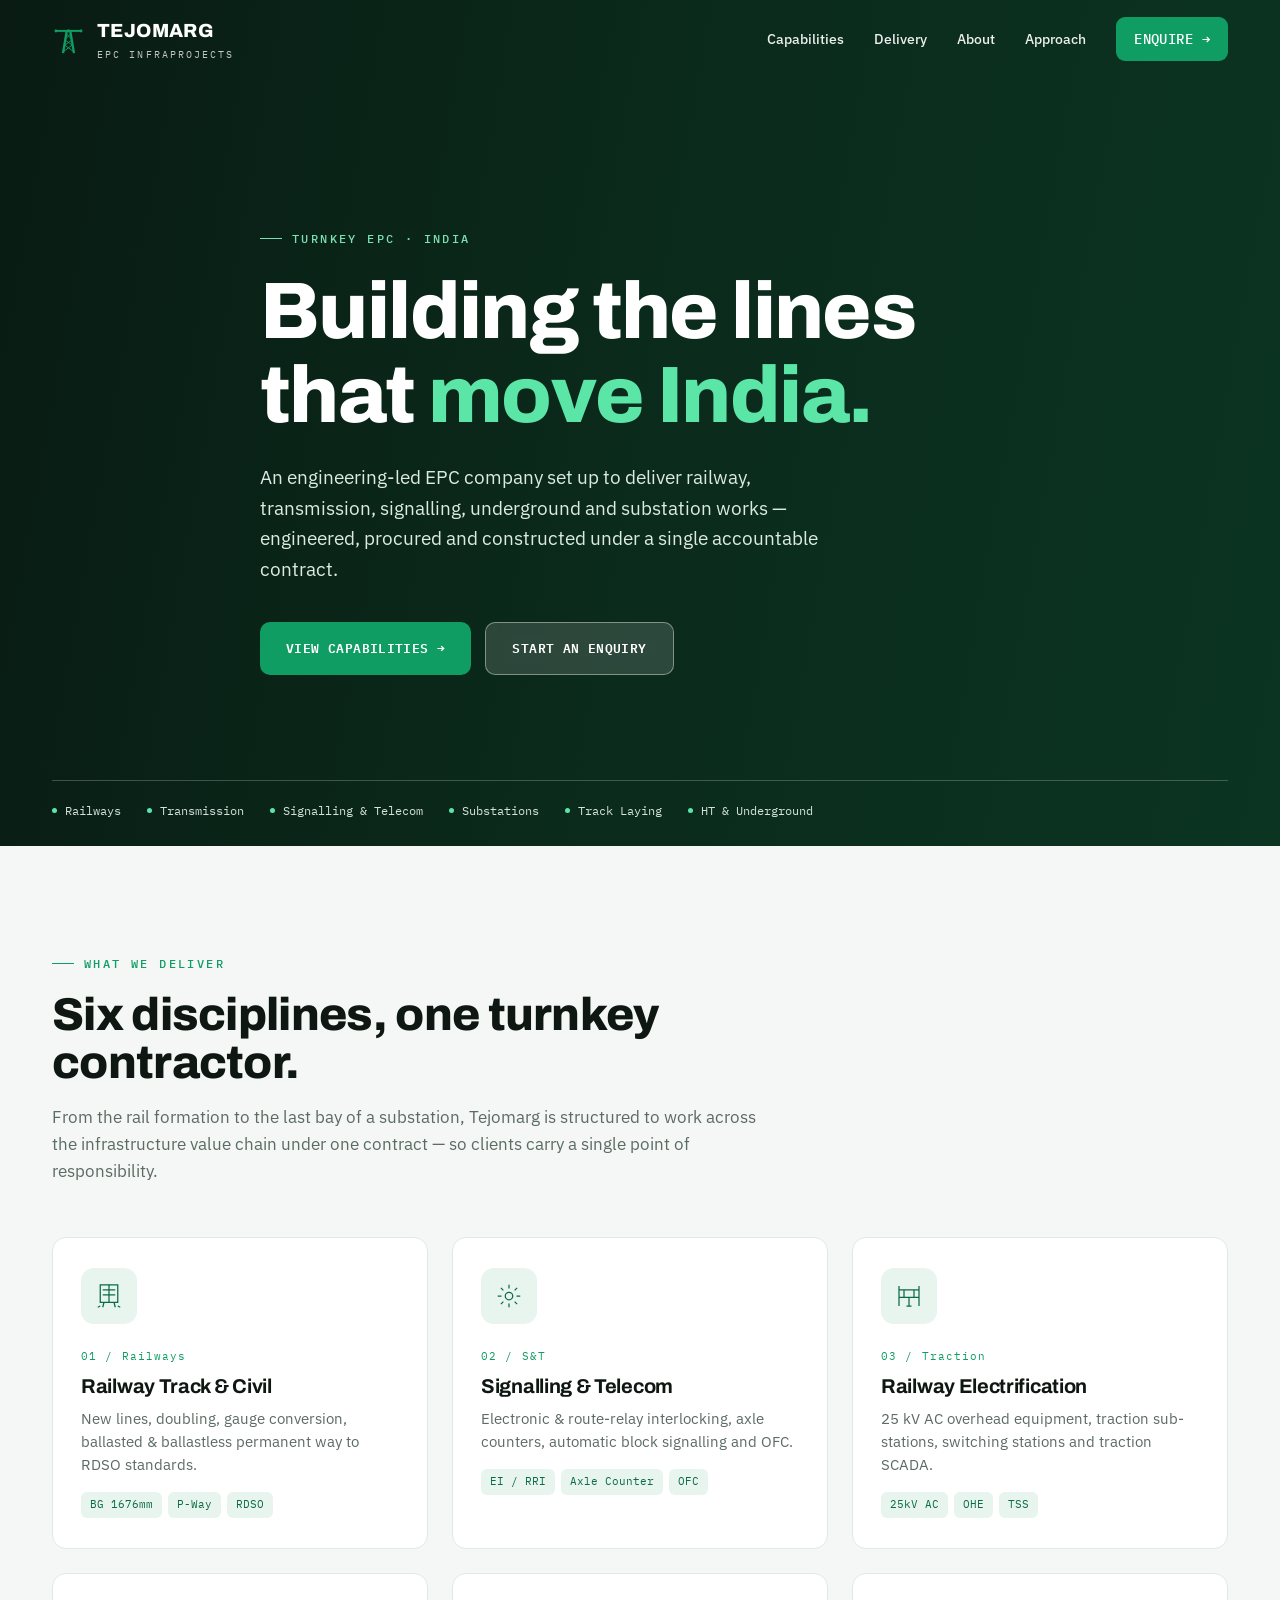
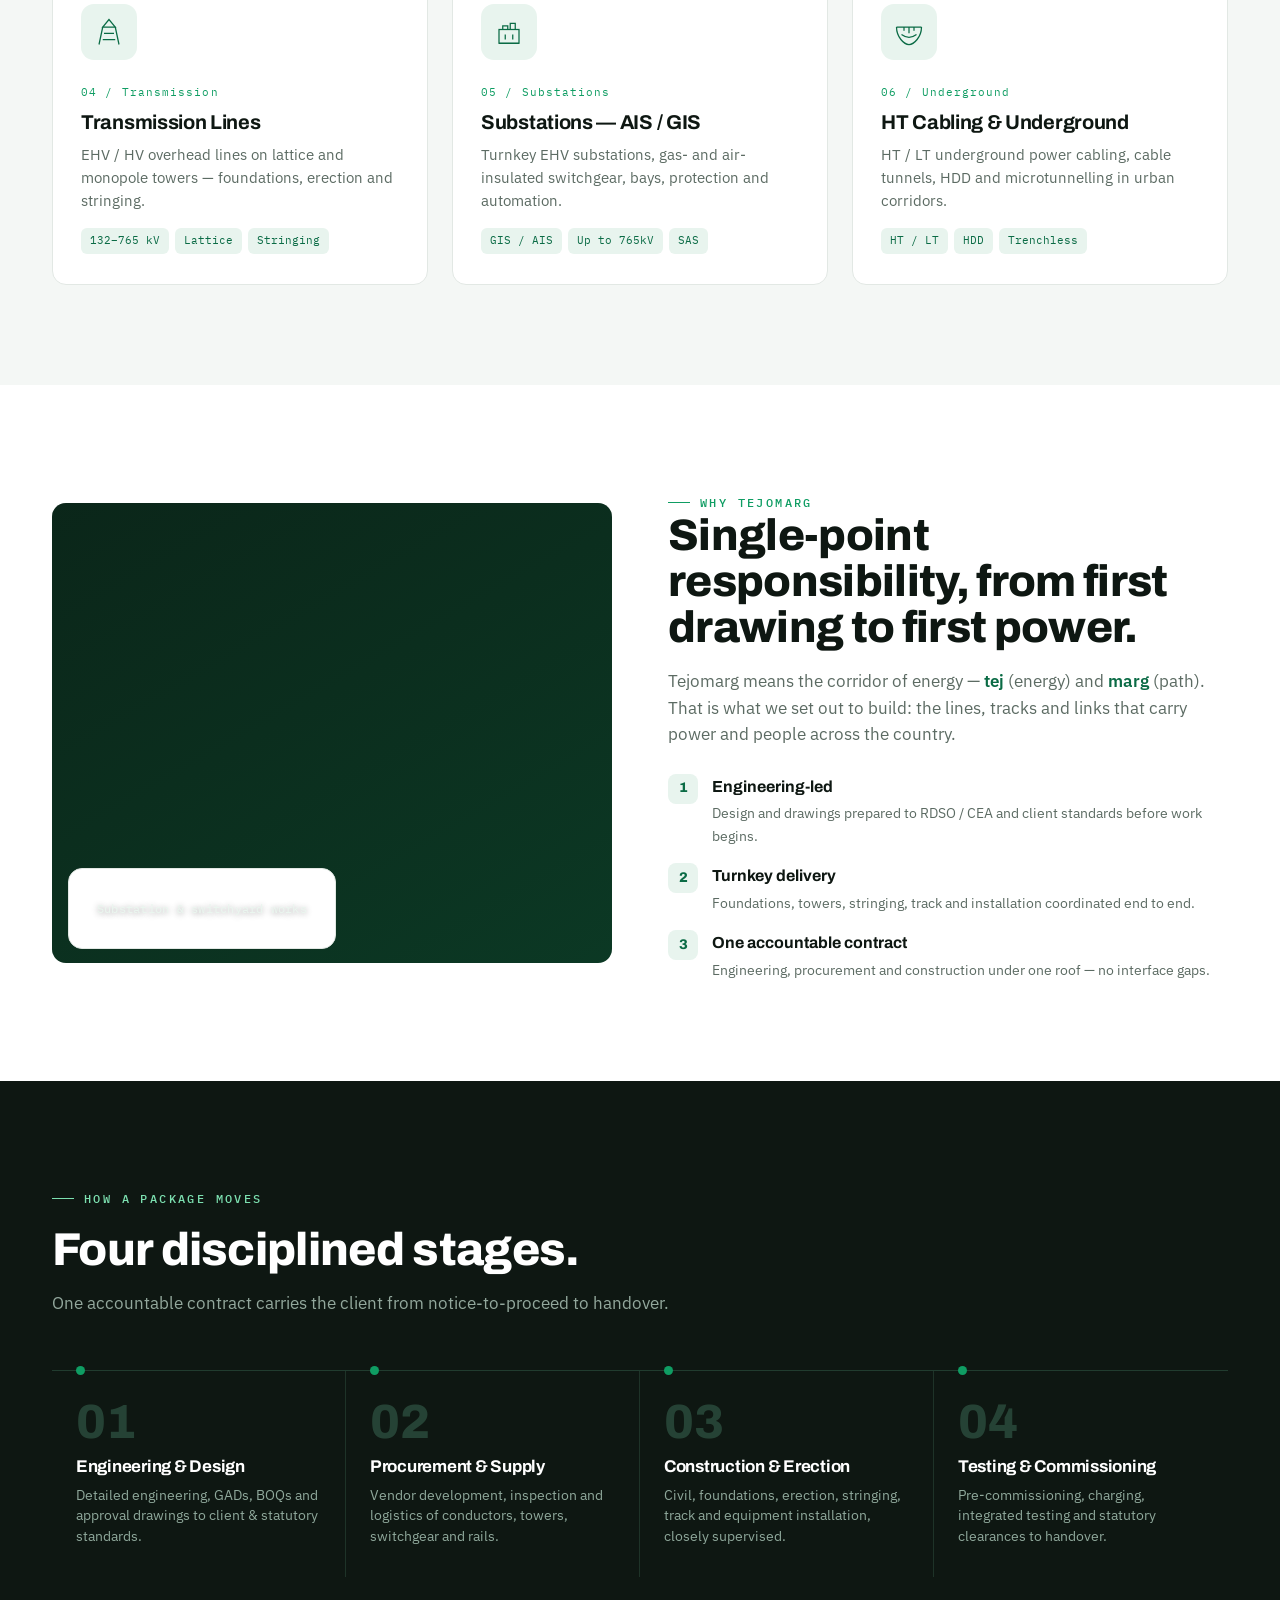
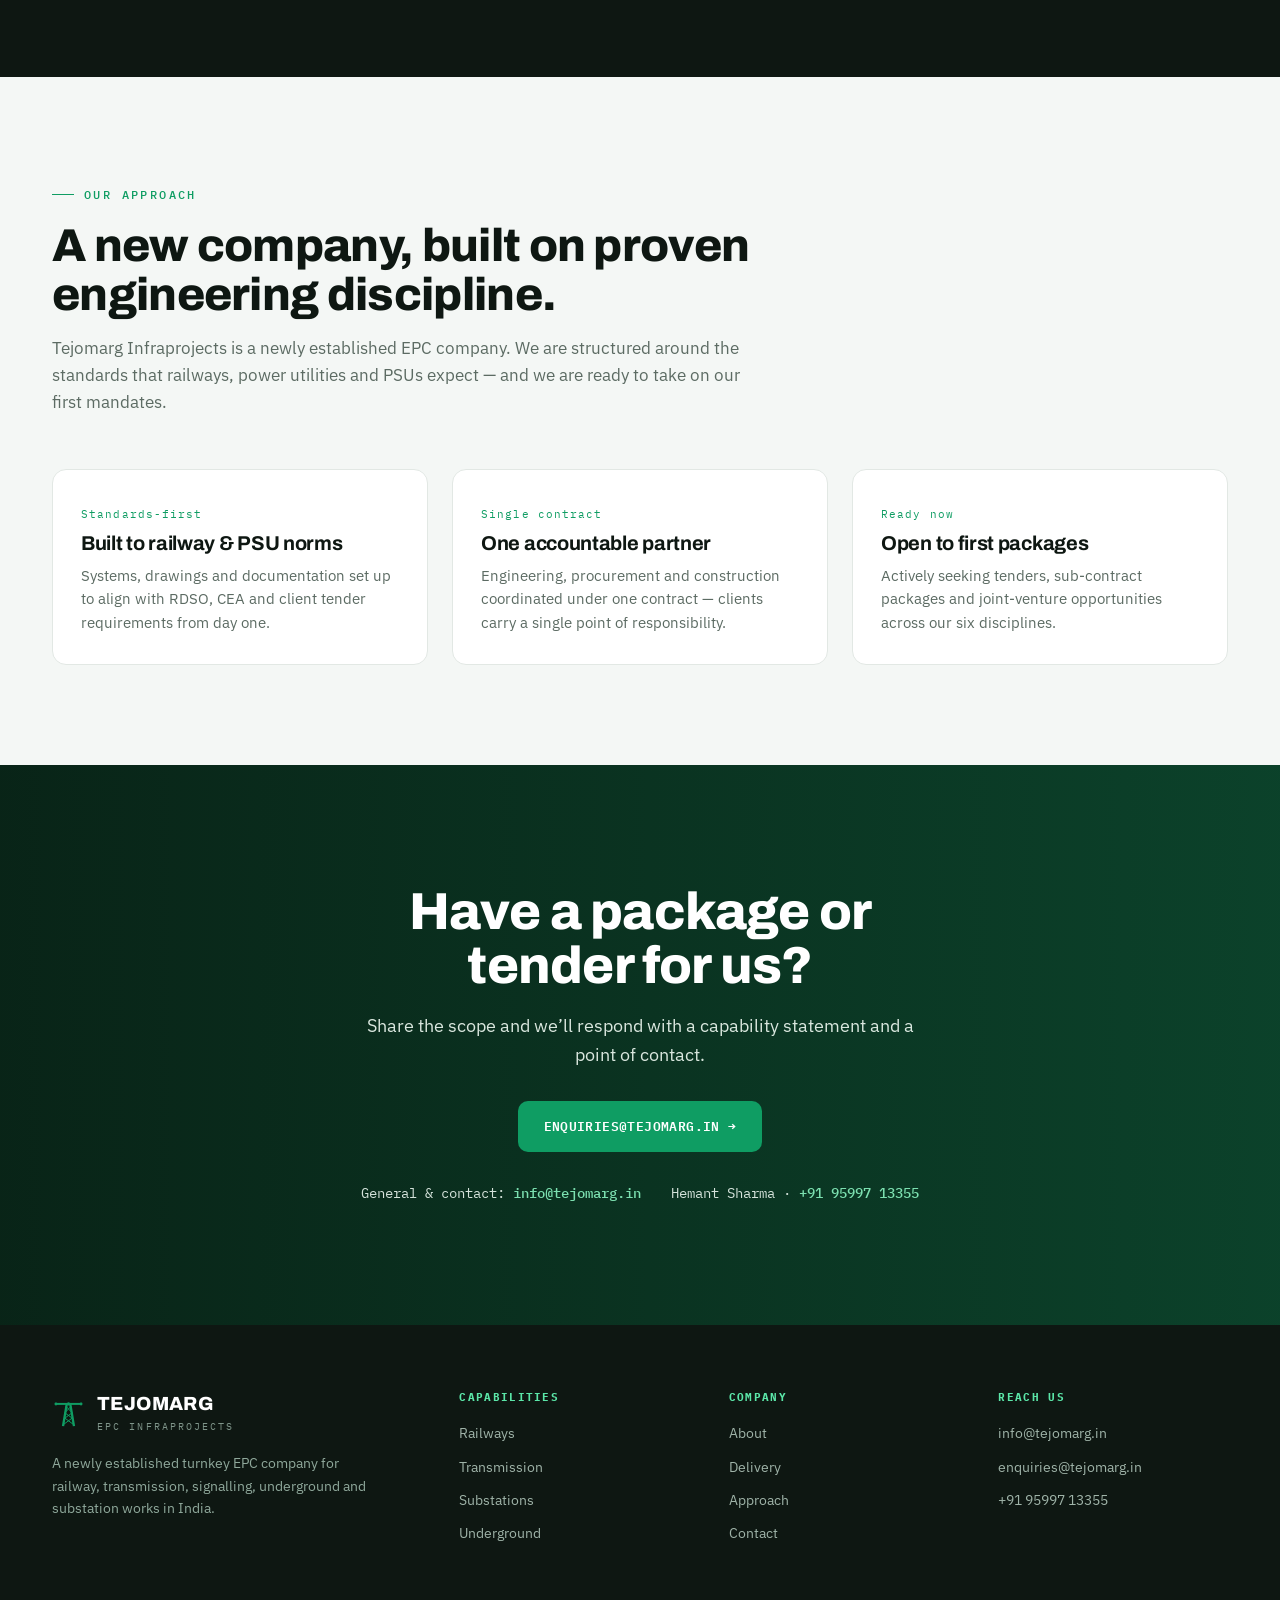
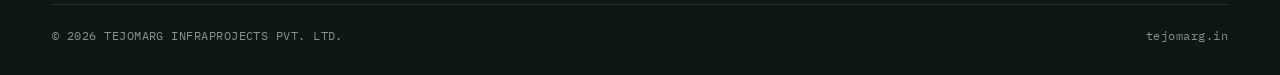
==== commit fb6c2c30: "Update contact details Co-Authored-By: Claude Fable 5 <noreply@anthropic.com>" ====
--- a/index.html
+++ b/index.html
@@ -167,6 +167,9 @@
   .cta-inner{position:relative;text-align:center;max-width:640px;margin:0 auto}
   .cta h2{font-size:clamp(30px,4.6vw,52px);font-weight:800;color:#fff}
   .cta p{color:rgba(235,246,239,.92);font-size:18px;margin:18px auto 32px}
+  .cta-contact{margin-top:30px;display:flex;flex-wrap:wrap;justify-content:center;gap:10px 30px;
+    font-family:"IBM Plex Mono";font-size:14px;color:rgba(235,246,239,.9)}
+  .cta-contact a{color:#7CE0B0;font-weight:500}.cta-contact a:hover{color:#fff}
 
   /* FOOTER */
   footer{background:var(--ink);color:#9fb3a8;padding:64px 0 30px}
@@ -352,7 +355,11 @@
   <div class="wrap cta-inner reveal">
     <h2>Have a package or tender for us?</h2>
     <p>Share the scope and we&#8217;ll respond with a capability statement and a point of contact.</p>
-    <a href="mailto:anshj4893@gmail.com" class="btn btn-primary">Start an enquiry →</a>
+    <a href="mailto:enquiries@tejomarg.in" class="btn btn-primary">enquiries@tejomarg.in →</a>
+    <div class="cta-contact">
+      <span>General &amp; contact: <a href="mailto:info@tejomarg.in">info@tejomarg.in</a></span>
+      <span>Hemant Sharma · <a href="tel:+919599713355">+91 95997 13355</a></span>
+    </div>
   </div>
 </section>
 
@@ -371,7 +378,7 @@
       </div>
       <div class="foot-col"><h5>Capabilities</h5><a href="#capabilities">Railways</a><a href="#capabilities">Transmission</a><a href="#capabilities">Substations</a><a href="#capabilities">Underground</a></div>
       <div class="foot-col"><h5>Company</h5><a href="#about">About</a><a href="#delivery">Delivery</a><a href="#approach">Approach</a><a href="#contact">Contact</a></div>
-      <div class="foot-col"><h5>Reach us</h5><a href="mailto:anshj4893@gmail.com">anshj4893@gmail.com</a><a href="#contact">Enquiries</a></div>
+      <div class="foot-col"><h5>Reach us</h5><a href="mailto:info@tejomarg.in">info@tejomarg.in</a><a href="mailto:enquiries@tejomarg.in">enquiries@tejomarg.in</a><a href="tel:+919599713355">+91 95997 13355</a></div>
     </div>
     <div class="foot-bar"><span>© <span id="yr"></span> TEJOMARG INFRAPROJECTS PVT. LTD.</span><span>tejomarg.in</span></div>
   </div>
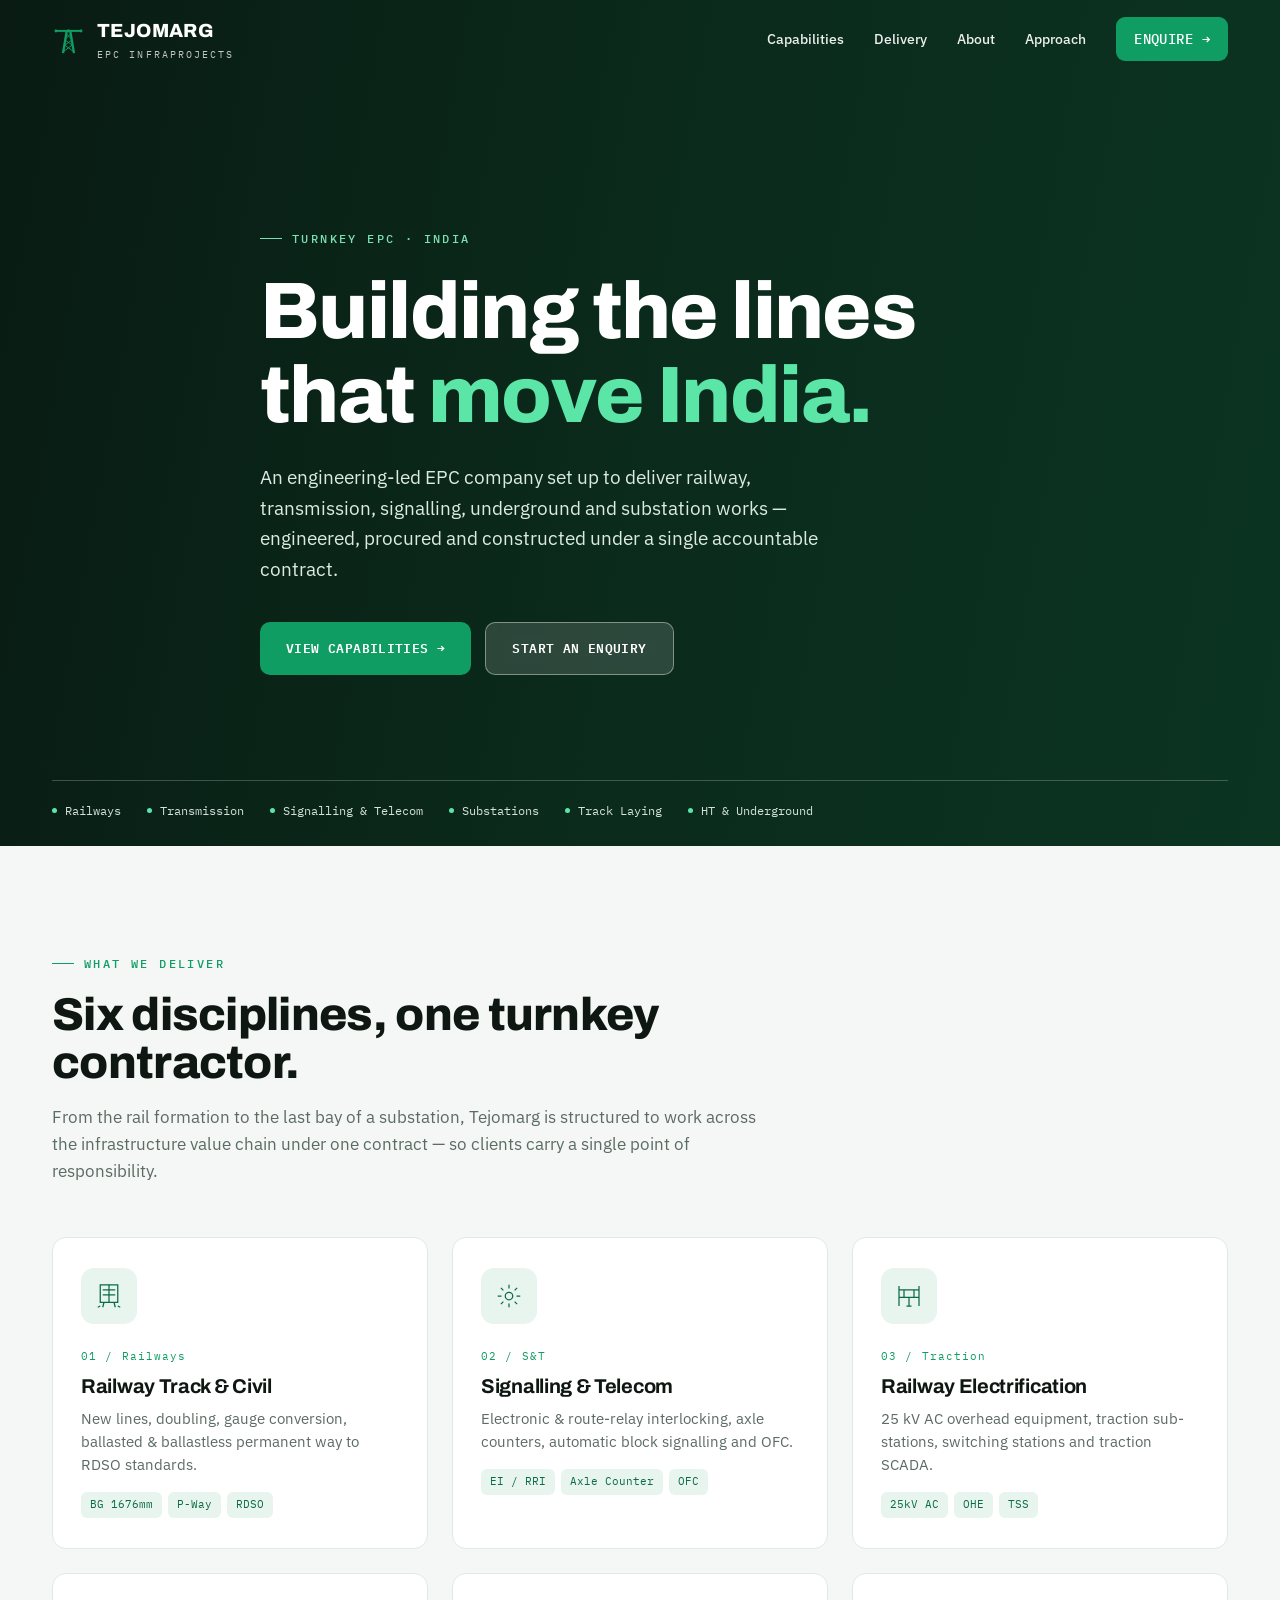
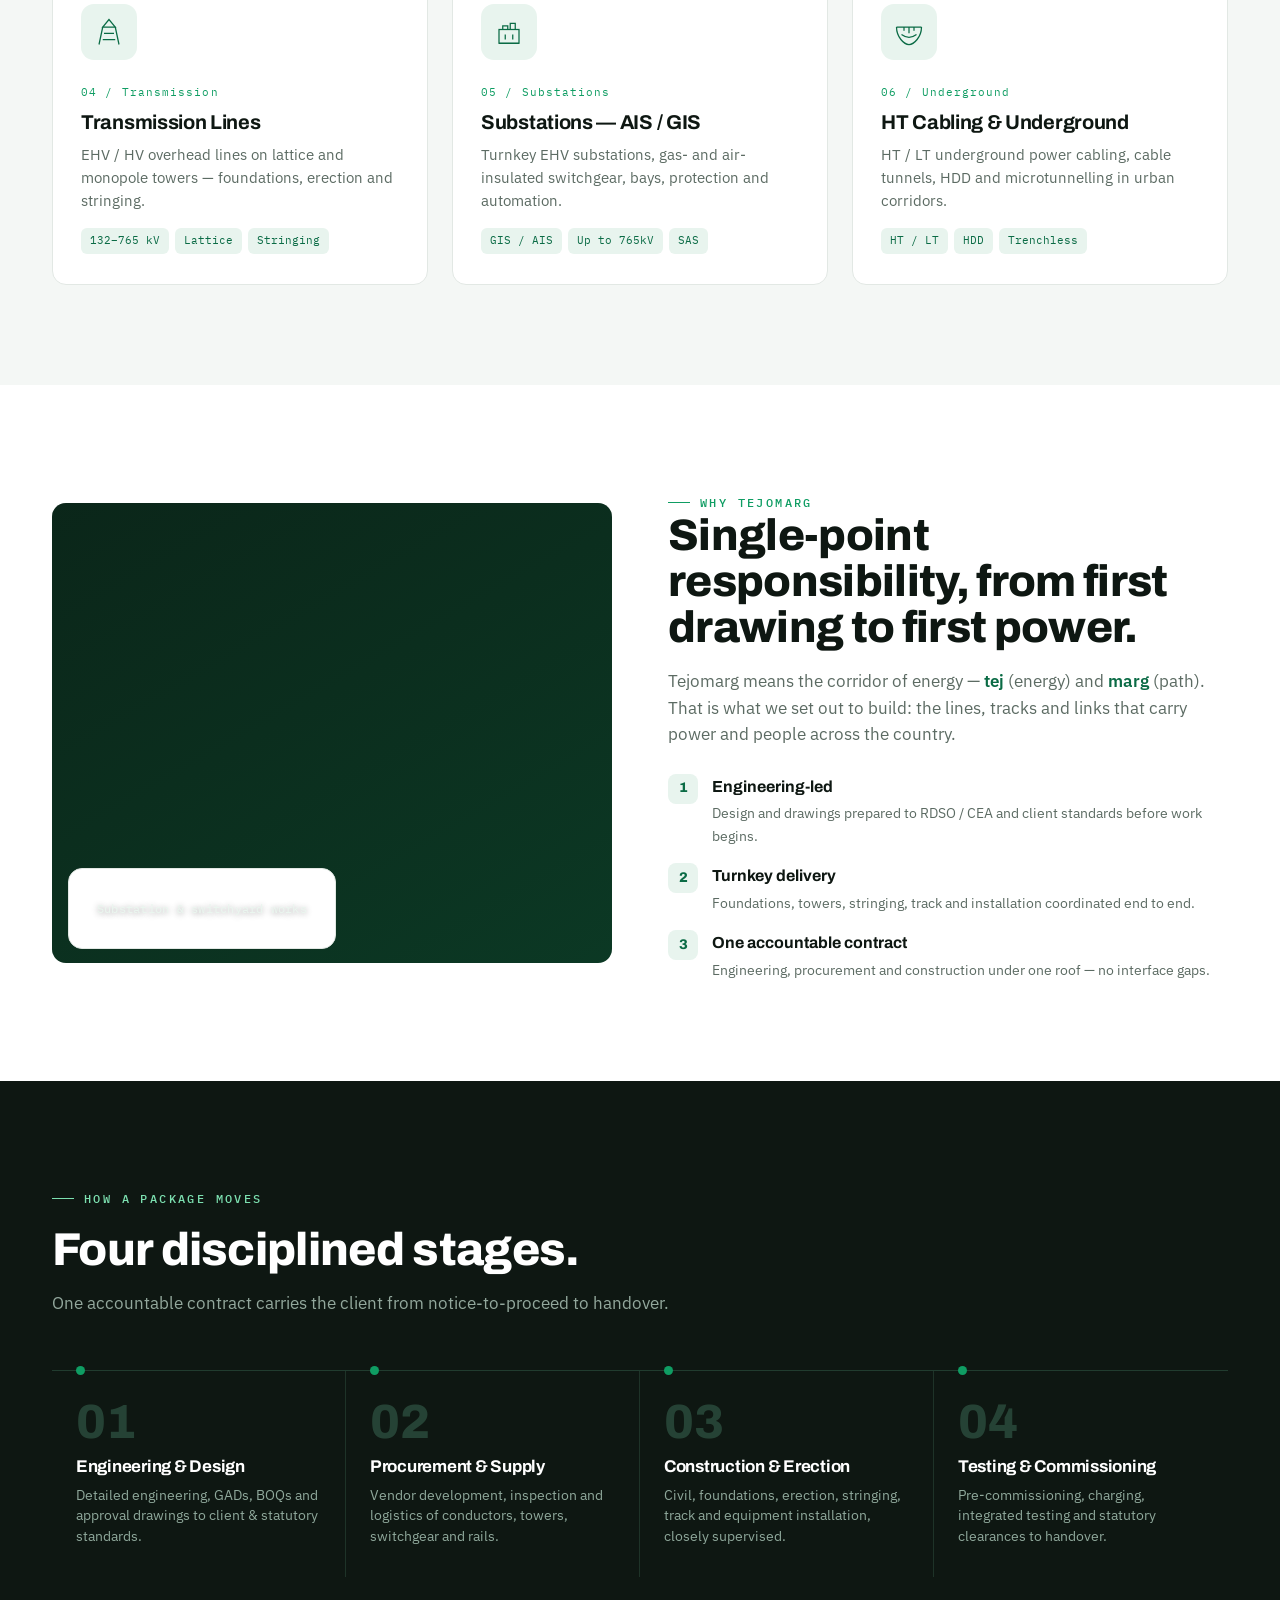
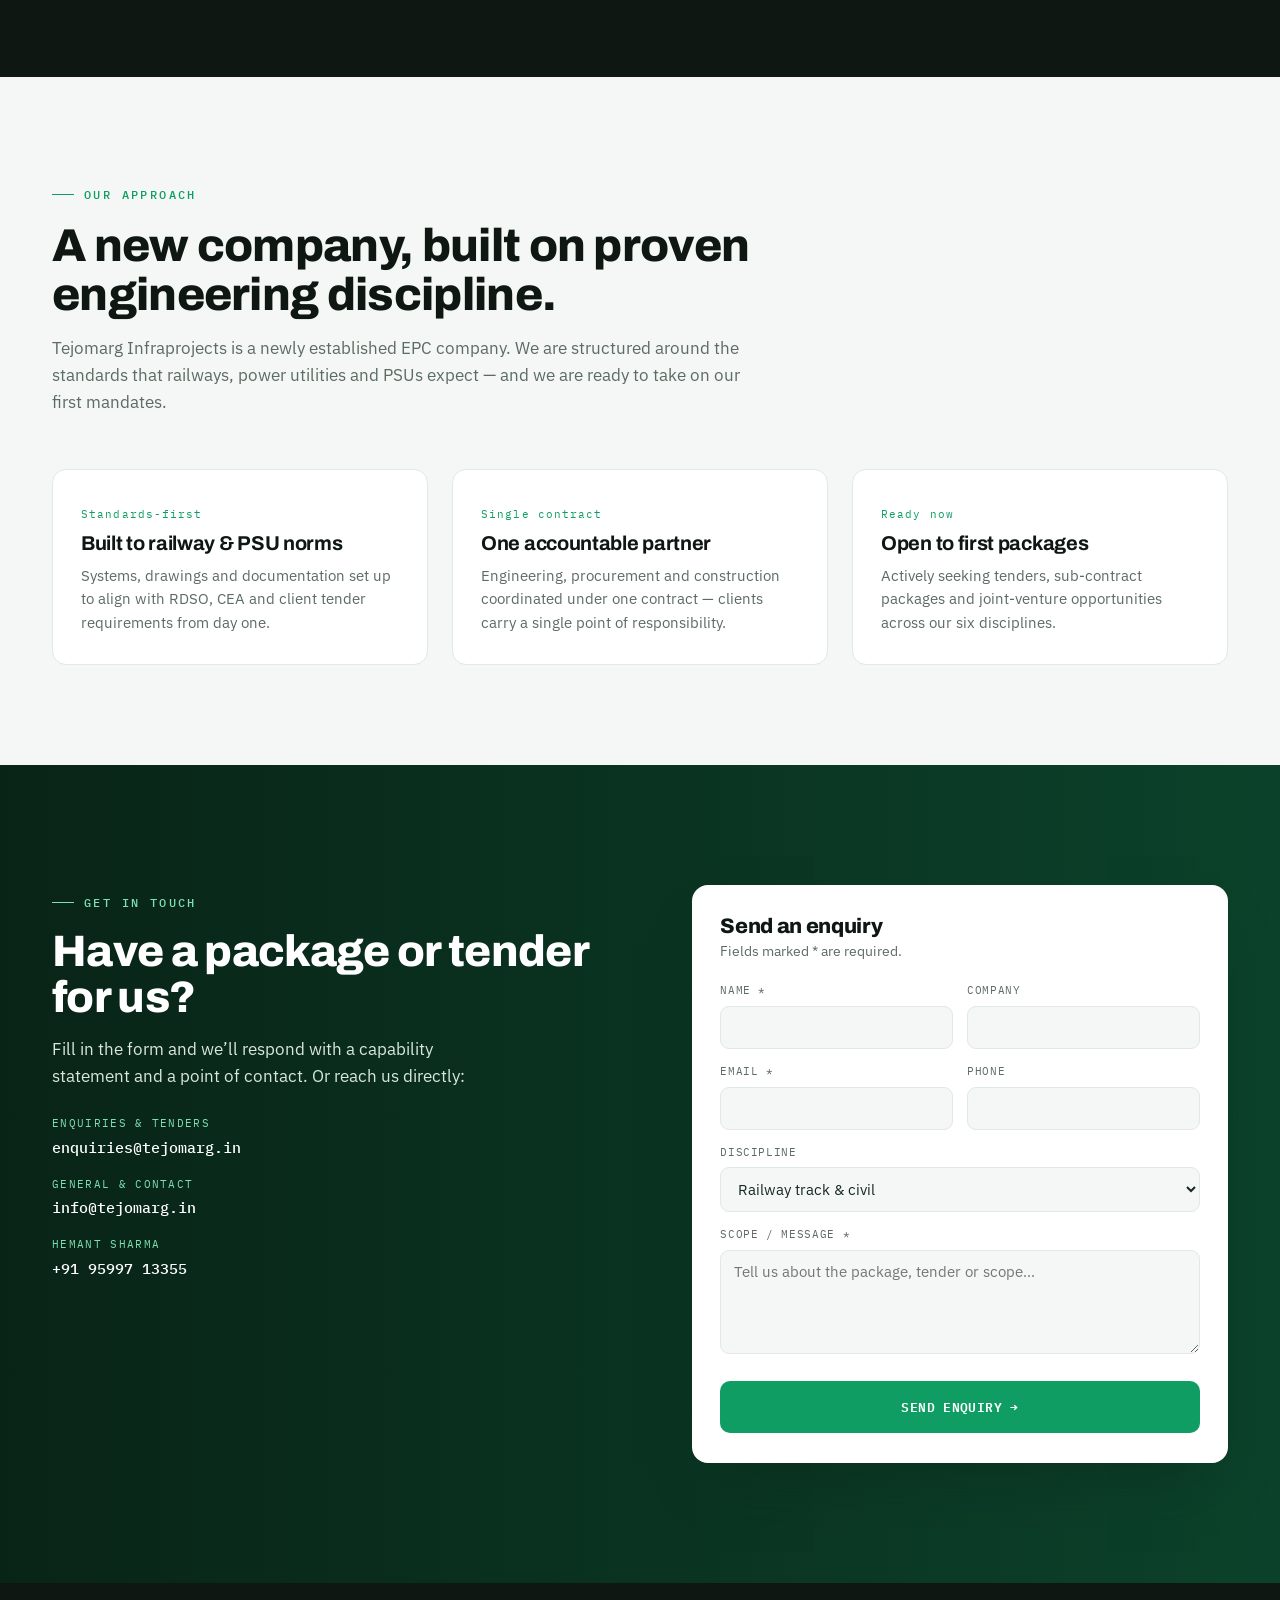
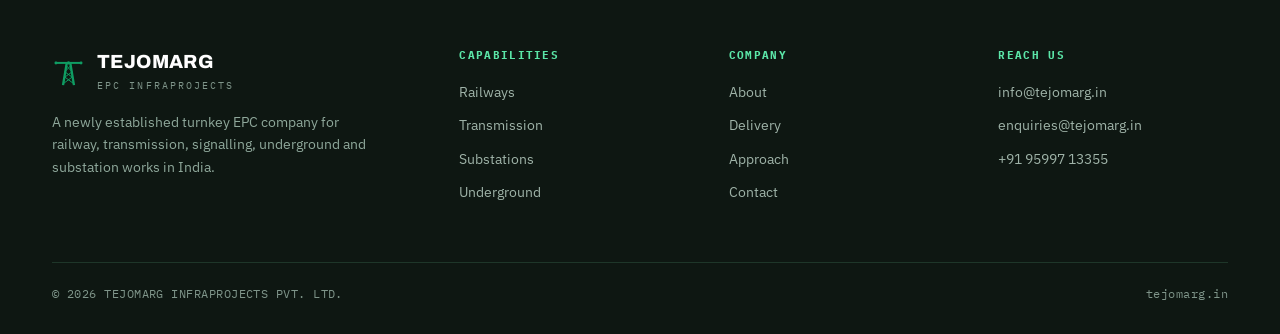
==== commit 7025e5e1: "Add enquiry form (FormSubmit → info@tejomarg.in) Co-Authored-By: Claude Fable 5 <noreply@anthropic.c" ====
--- a/index.html
+++ b/index.html
@@ -170,6 +170,32 @@
   .cta-contact{margin-top:30px;display:flex;flex-wrap:wrap;justify-content:center;gap:10px 30px;
     font-family:"IBM Plex Mono";font-size:14px;color:rgba(235,246,239,.9)}
   .cta-contact a{color:#7CE0B0;font-weight:500}.cta-contact a:hover{color:#fff}
+  /* CONTACT + ENQUIRY FORM */
+  .contact-grid{position:relative;display:grid;grid-template-columns:1.05fr .95fr;gap:48px;align-items:start}
+  .contact-intro h2{font-size:clamp(28px,4vw,44px);font-weight:800;color:#fff;margin-top:16px}
+  .contact-intro p{color:rgba(235,246,239,.92);font-size:16.5px;margin:16px 0 26px;max-width:440px}
+  .contact-list{list-style:none;display:flex;flex-direction:column;gap:16px}
+  .contact-list li{display:flex;flex-direction:column;gap:3px}
+  .contact-list .k{font-family:"IBM Plex Mono";font-size:11px;letter-spacing:.12em;text-transform:uppercase;color:#7CE0B0}
+  .contact-list a{font-family:"IBM Plex Mono";font-size:15px;color:#fff;font-weight:500}
+  .contact-list a:hover{color:#7CE0B0}
+  .enquiry-card{background:var(--paper);border-radius:16px;padding:30px 28px;box-shadow:0 30px 60px -30px rgba(8,40,26,.65)}
+  .enquiry-card h3{font-size:21px;font-weight:800;margin-bottom:4px}
+  .enquiry-card .sub{color:var(--muted);font-size:13.5px;margin-bottom:20px}
+  .field{margin-bottom:14px}
+  .field label{display:block;font-family:"IBM Plex Mono";font-size:11px;letter-spacing:.06em;text-transform:uppercase;color:var(--muted);margin-bottom:6px}
+  .field input,.field select,.field textarea{width:100%;font-family:inherit;font-size:15px;color:var(--text);
+    background:var(--paper-2);border:1px solid var(--line);border-radius:9px;padding:11px 13px;transition:border .2s,box-shadow .2s}
+  .field textarea{resize:vertical;min-height:104px}
+  .field input:focus,.field select:focus,.field textarea:focus{outline:none;border-color:var(--green);box-shadow:0 0 0 3px var(--green-soft)}
+  .field-row{display:grid;grid-template-columns:1fr 1fr;gap:14px}
+  .enquiry-card .btn-primary{width:100%;justify-content:center;margin-top:6px}
+  .form-status{margin-top:14px;font-size:14px;font-family:"IBM Plex Mono";line-height:1.5;display:none}
+  .form-status.ok{display:block;color:var(--green-deep)}
+  .form-status.err{display:block;color:#b3261e}
+  .form-status a{text-decoration:underline}
+  .hp{position:absolute!important;left:-9999px;width:1px;height:1px;overflow:hidden}
+  @media(max-width:900px){.contact-grid{grid-template-columns:1fr;gap:34px}.field-row{grid-template-columns:1fr}}
 
   /* FOOTER */
   footer{background:var(--ink);color:#9fb3a8;padding:64px 0 30px}
@@ -352,14 +378,48 @@
 <!-- CTA -->
 <section class="cta" id="contact">
   <div class="cta-bg" style="background-image:url('https://images.pexels.com/photos/29063598/pexels-photo-29063598.jpeg?auto=compress&amp;cs=tinysrgb&amp;w=1920')"></div>
-  <div class="wrap cta-inner reveal">
-    <h2>Have a package or tender for us?</h2>
-    <p>Share the scope and we&#8217;ll respond with a capability statement and a point of contact.</p>
-    <a href="mailto:enquiries@tejomarg.in" class="btn btn-primary">enquiries@tejomarg.in →</a>
-    <div class="cta-contact">
-      <span>General &amp; contact: <a href="mailto:info@tejomarg.in">info@tejomarg.in</a></span>
-      <span>Hemant Sharma · <a href="tel:+919599713355">+91 95997 13355</a></span>
-    </div>
+  <div class="wrap contact-grid reveal">
+    <div class="contact-intro">
+      <span class="eyebrow on-dark">Get in touch</span>
+      <h2>Have a package or tender for us?</h2>
+      <p>Fill in the form and we&#8217;ll respond with a capability statement and a point of contact. Or reach us directly:</p>
+      <ul class="contact-list">
+        <li><span class="k">Enquiries &amp; tenders</span><a href="mailto:enquiries@tejomarg.in">enquiries@tejomarg.in</a></li>
+        <li><span class="k">General &amp; contact</span><a href="mailto:info@tejomarg.in">info@tejomarg.in</a></li>
+        <li><span class="k">Hemant Sharma</span><a href="tel:+919599713355">+91 95997 13355</a></li>
+      </ul>
+    </div>
+    <form class="enquiry-card" id="enquiryForm" action="https://formsubmit.co/info@tejomarg.in" method="POST">
+      <h3>Send an enquiry</h3>
+      <div class="sub">Fields marked * are required.</div>
+      <input type="hidden" name="_subject" value="New enquiry from tejomarg.in">
+      <input type="hidden" name="_template" value="table">
+      <input type="hidden" name="_captcha" value="false">
+      <input type="hidden" name="_next" value="https://tejomarg.in/?sent=1">
+      <input type="text" name="_honey" class="hp" tabindex="-1" autocomplete="off" aria-hidden="true">
+      <div class="field-row">
+        <div class="field"><label for="f-name">Name *</label><input id="f-name" type="text" name="Name" required></div>
+        <div class="field"><label for="f-company">Company</label><input id="f-company" type="text" name="Company"></div>
+      </div>
+      <div class="field-row">
+        <div class="field"><label for="f-email">Email *</label><input id="f-email" type="email" name="Email" required></div>
+        <div class="field"><label for="f-phone">Phone</label><input id="f-phone" type="tel" name="Phone"></div>
+      </div>
+      <div class="field"><label for="f-disc">Discipline</label>
+        <select id="f-disc" name="Discipline">
+          <option>Railway track &amp; civil</option>
+          <option>Signalling &amp; telecom</option>
+          <option>Railway electrification (OHE)</option>
+          <option>Transmission lines</option>
+          <option>Substations (AIS / GIS)</option>
+          <option>HT cabling / underground</option>
+          <option>Other / multiple</option>
+        </select>
+      </div>
+      <div class="field"><label for="f-msg">Scope / message *</label><textarea id="f-msg" name="Message" required placeholder="Tell us about the package, tender or scope…"></textarea></div>
+      <button type="submit" class="btn btn-primary">Send enquiry →</button>
+      <div class="form-status" id="formStatus" role="status" aria-live="polite"></div>
+    </form>
   </div>
 </section>
 
@@ -393,6 +453,38 @@
   const io=new IntersectionObserver(es=>es.forEach(e=>{if(e.isIntersecting){e.target.classList.add('in');io.unobserve(e.target);}}),{threshold:.12});
   document.querySelectorAll('.reveal').forEach(el=>io.observe(el));
   document.getElementById('yr').textContent=new Date().getFullYear();
+
+  // Enquiry form → emails to info@tejomarg.in via FormSubmit (AJAX for inline feedback)
+  const ef=document.getElementById('enquiryForm');
+  if(ef){
+    ef.addEventListener('submit',async e=>{
+      e.preventDefault();
+      const st=document.getElementById('formStatus');
+      const btn=ef.querySelector('button[type=submit]');
+      const orig=btn.textContent;
+      st.className='form-status'; st.textContent='';
+      btn.disabled=true; btn.textContent='Sending…';
+      try{
+        const res=await fetch('https://formsubmit.co/ajax/info@tejomarg.in',{
+          method:'POST',headers:{'Accept':'application/json'},body:new FormData(ef)});
+        const data=await res.json().catch(()=>({}));
+        if(res.ok){
+          st.className='form-status ok';
+          st.textContent='Thank you — your enquiry has been sent. We’ll be in touch shortly.';
+          ef.reset();
+        } else { throw new Error(data.message||'failed'); }
+      }catch(err){
+        st.className='form-status err';
+        st.innerHTML='Sorry, something went wrong. Please email <a href="mailto:info@tejomarg.in">info@tejomarg.in</a> directly.';
+      }finally{ btn.disabled=false; btn.textContent=orig; }
+    });
+  }
+
+  // If FormSubmit redirected back after a non-JS submit
+  if(new URLSearchParams(location.search).get('sent')==='1'){
+    const st=document.getElementById('formStatus');
+    if(st){ st.className='form-status ok'; st.textContent='Thank you — your enquiry has been sent. We’ll be in touch shortly.'; }
+  }
 </script>
 </body>
 </html>
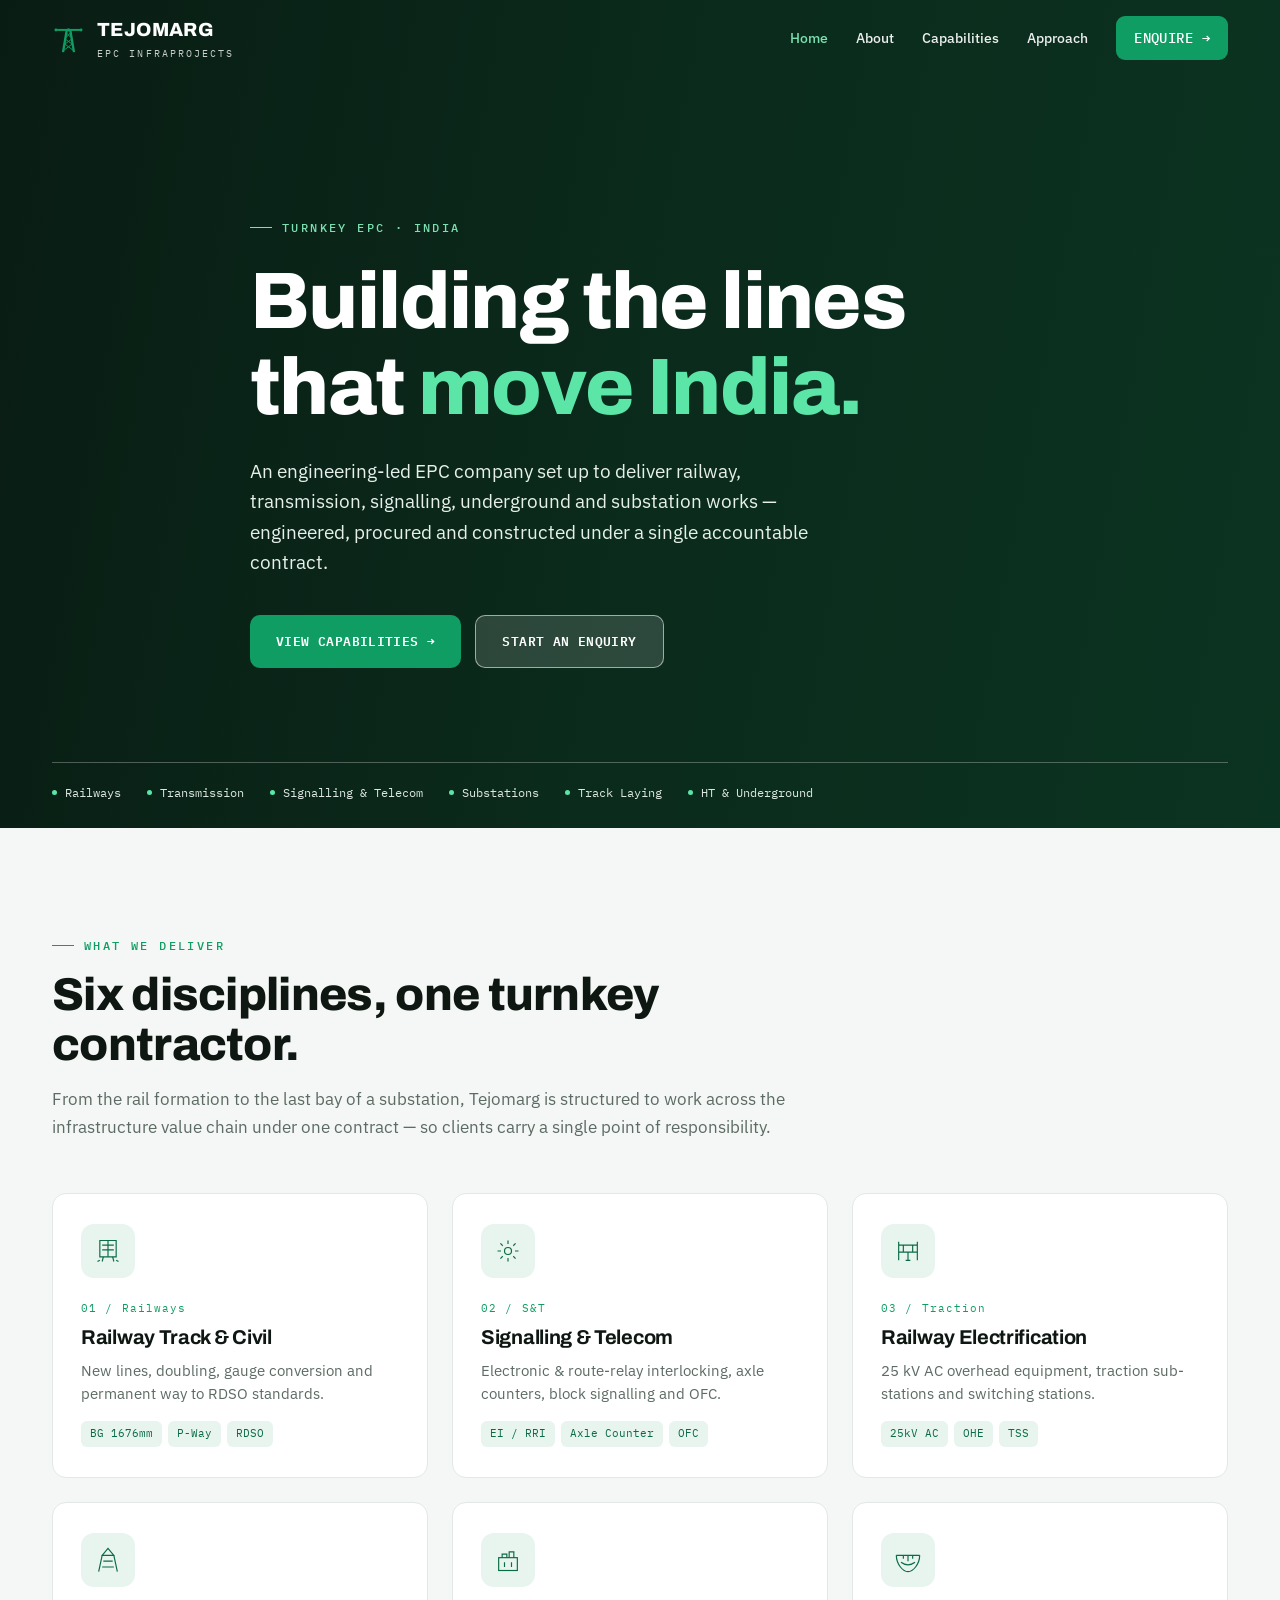
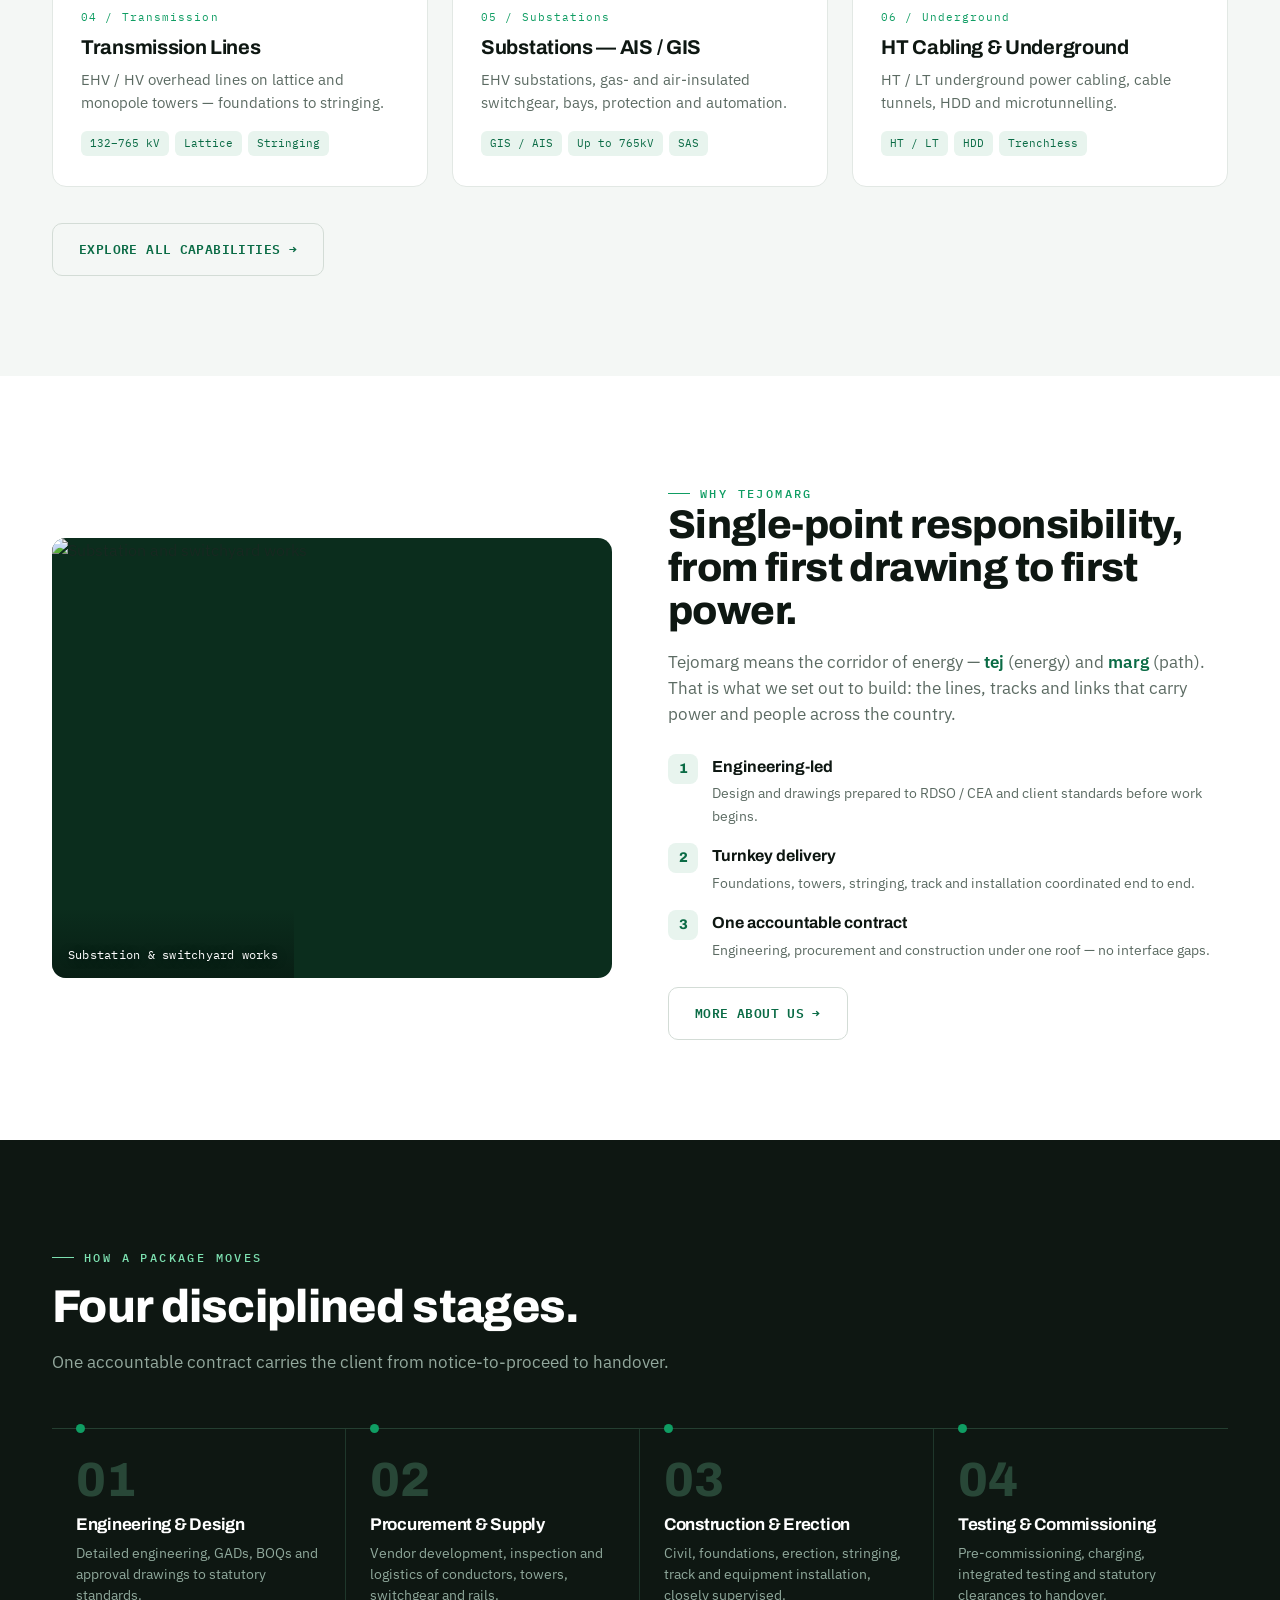
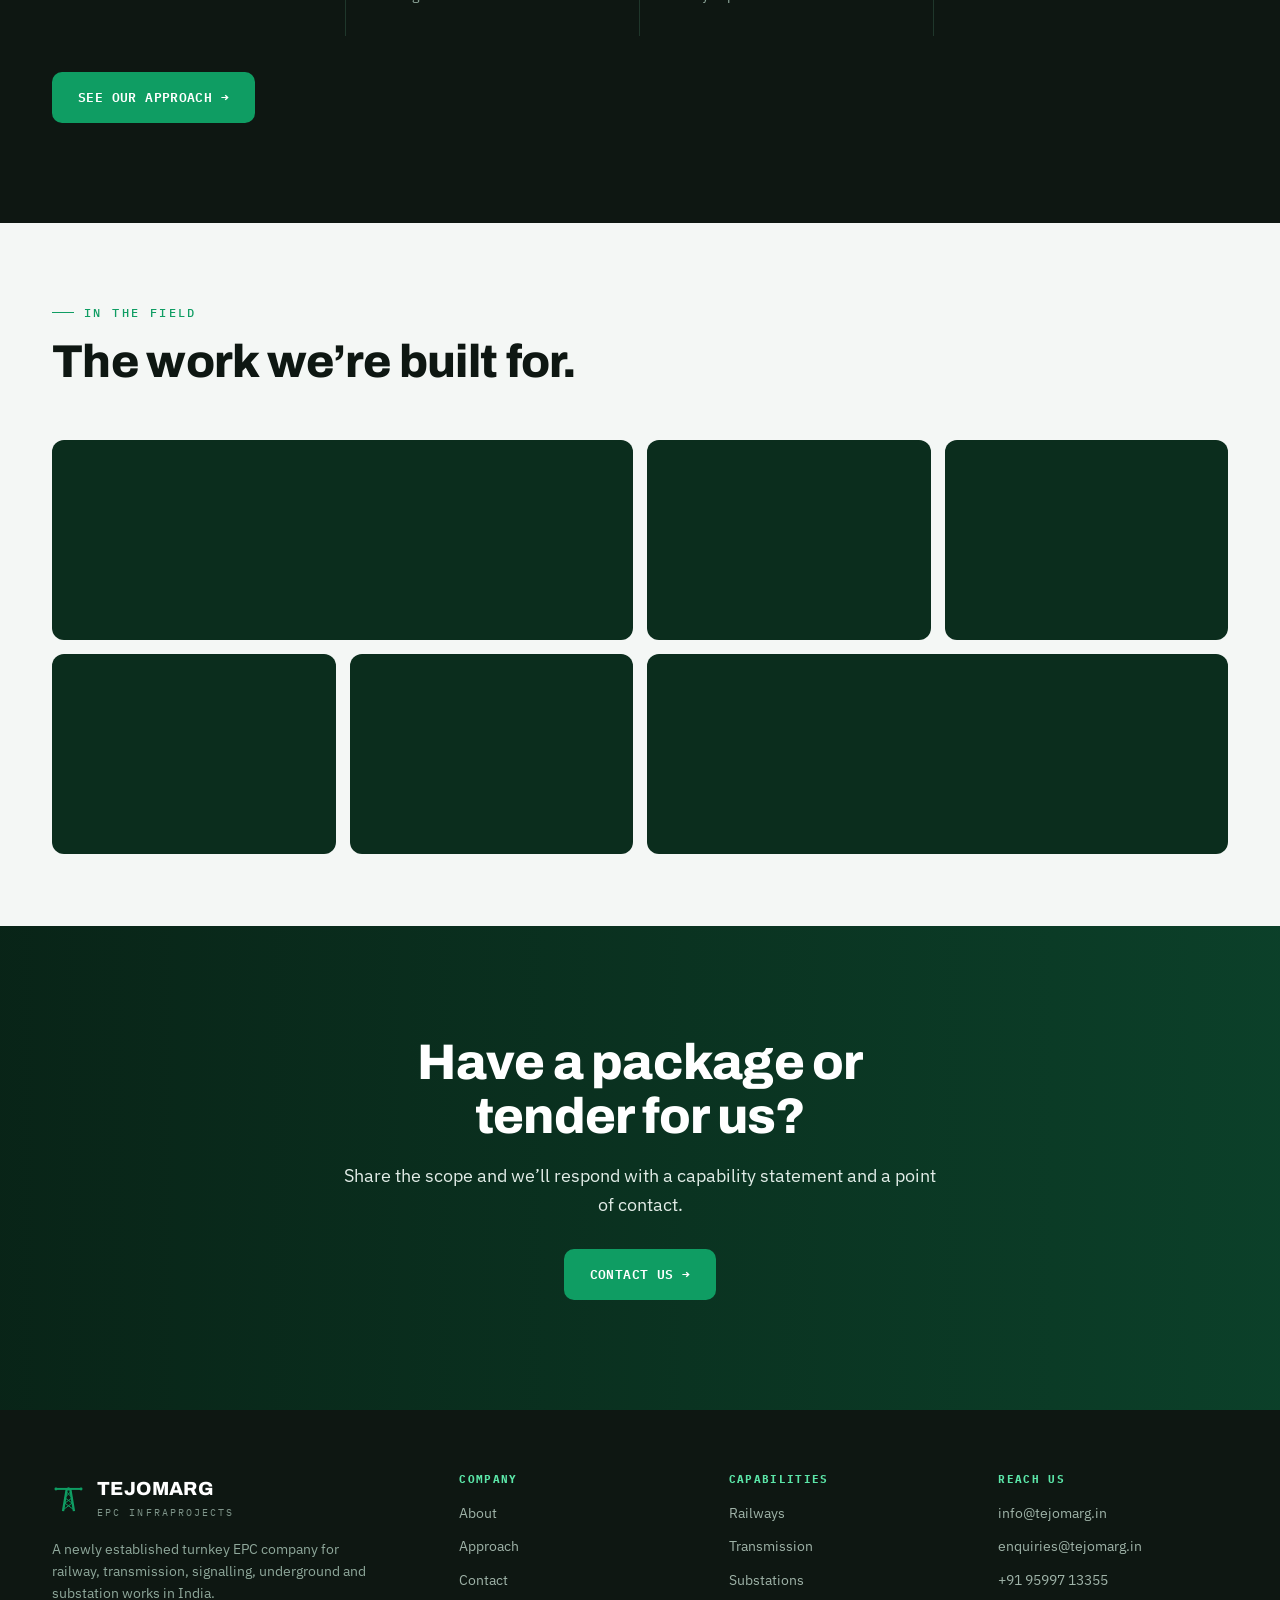
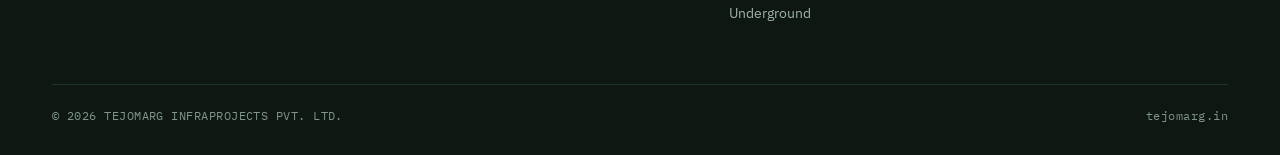
==== commit 4f1613ab: "Rebuild as multi-page site (Home, About, Capabilities, Approach, Contact) - Shared styles.css and ap" ====
--- a/index.html
+++ b/index.html
@@ -3,244 +3,25 @@
 <head>
 <meta charset="UTF-8">
 <meta name="viewport" content="width=device-width, initial-scale=1.0">
-<title>TEJOMARG Infraprojects — EPC | Railways · Transmission · Substations</title>
-  <meta name="description" content="Tejomarg Infraprojects — engineering-led EPC contractor for railway, transmission, signalling, underground and substation works across India. Turnkey EPC, designed, procured and commissioned in-house.">
-  <meta property="og:title" content="Tejomarg Infraprojects — EPC across India">
-  <meta property="og:description" content="Turnkey EPC contractor: railways, transmission, substations, signalling and underground works.">
-  <meta property="og:type" content="website">
-  <meta property="og:url" content="https://tejomarg.in">
-  <meta property="og:image" content="https://images.pexels.com/photos/18535002/pexels-photo-18535002.jpeg?auto=compress&cs=tinysrgb&w=1200">
-  <link rel="icon" href="logo/favicon.ico" sizes="any">
-  <link rel="icon" type="image/svg+xml" href="logo/favicon.svg">
-  <link rel="apple-touch-icon" href="logo/apple-touch-icon-180.png">
-
+<title>TEJOMARG Infraprojects — Turnkey EPC | Railways · Transmission · Substations</title>
+<meta name="description" content="Tejomarg Infraprojects — an engineering-led turnkey EPC company for railway, transmission, signalling, underground and substation works across India. Engineered, procured and constructed under a single accountable contract.">
+<meta property="og:title" content="Tejomarg Infraprojects — Turnkey EPC across India">
+<meta property="og:description" content="Turnkey EPC: railways, transmission, substations, signalling and underground works.">
+<meta property="og:type" content="website">
+<meta property="og:url" content="https://tejomarg.in">
+<meta property="og:image" content="https://images.pexels.com/photos/18535002/pexels-photo-18535002.jpeg?auto=compress&cs=tinysrgb&w=1200">
+<link rel="icon" href="logo/favicon.ico" sizes="any">
+<link rel="icon" type="image/svg+xml" href="logo/favicon.svg">
+<link rel="apple-touch-icon" href="logo/apple-touch-icon-180.png">
 <link href="https://fonts.googleapis.com/css2?family=Archivo:wght@400;500;600;700;800;900&family=IBM+Plex+Mono:wght@400;500;600&family=IBM+Plex+Sans:wght@400;500;600;700&display=swap" rel="stylesheet">
-<style>
-  :root{
-    --green:#0F9D63; --green-deep:#0A6B45; --green-ink:#08351F; --green-soft:#E8F4EE;
-    --ink:#0E1712; --paper:#FFFFFF; --paper-2:#F4F7F5; --line:#E2E8E4; --line-2:#D3DCD6;
-    --text:#182821; --muted:#5C6B63; --glass:rgba(255,255,255,.72);
-    --maxw:1240px; --ease:cubic-bezier(.22,.61,.36,1); --r:14px;
-  }
-  *{box-sizing:border-box;margin:0;padding:0}
-  html{scroll-behavior:smooth}
-  body{font-family:"IBM Plex Sans",system-ui,sans-serif;background:var(--paper);color:var(--text);
-    line-height:1.6;-webkit-font-smoothing:antialiased;overflow-x:hidden}
-  h1,h2,h3,h4{font-family:"Archivo",sans-serif;line-height:1.05;letter-spacing:-.015em;color:var(--ink)}
-  a{color:inherit;text-decoration:none}
-  .wrap{max-width:var(--maxw);margin:0 auto;padding:0 32px}
-  .eyebrow{font-family:"IBM Plex Mono",monospace;font-size:12px;font-weight:500;letter-spacing:.2em;
-    text-transform:uppercase;color:var(--green);display:inline-flex;align-items:center;gap:10px}
-  .eyebrow::before{content:"";width:22px;height:1px;background:var(--green)}
-  .eyebrow.on-dark{color:#7CE0B0}.eyebrow.on-dark::before{background:#7CE0B0}
-
-  /* real-photo well with translucent green overlay */
-  .ph{position:relative;border-radius:var(--r);overflow:hidden;background-size:cover;background-position:center;background-color:#0b2d1d}
-  .ph::after{content:"";position:absolute;inset:0;
-    background:linear-gradient(150deg,rgba(10,22,17,.3) 0%,rgba(12,70,46,.15) 60%,rgba(15,157,99,.1) 100%)}
-  .ph .cap{position:absolute;left:16px;bottom:14px;z-index:2;font-family:"IBM Plex Mono";font-size:12px;
-    color:#EAF6EF;letter-spacing:.02em;text-shadow:0 1px 6px rgba(0,0,0,.45)}
-
-  /* NAV */
-  header.nav{position:fixed;top:0;left:0;right:0;z-index:100;transition:.35s var(--ease)}
-  .nav-inner{display:flex;align-items:center;justify-content:space-between;height:78px}
-  header.nav.scrolled{background:var(--glass);backdrop-filter:blur(14px);border-bottom:1px solid var(--line);
-    box-shadow:0 6px 24px -18px rgba(8,40,26,.5)}
-  .brand{display:flex;align-items:center;gap:12px;font-family:"Archivo";font-weight:800;font-size:19px;
-    letter-spacing:.02em;color:#fff;transition:color .35s}
-  header.nav.scrolled .brand{color:var(--ink)}
-  .brand .logo-mark{width:33px;height:33px;flex:none}
-  .brand small{display:block;font-family:"IBM Plex Mono";font-weight:400;font-size:9.5px;letter-spacing:.22em;
-    color:rgba(255,255,255,.75);text-transform:uppercase;transition:color .35s}
-  header.nav.scrolled .brand small{color:var(--muted)}
-  .nav-links{display:flex;align-items:center;gap:30px}
-  .nav-links a{font-size:14px;font-weight:500;color:rgba(255,255,255,.92);transition:color .2s}
-  header.nav.scrolled .nav-links a{color:var(--text)}
-  .nav-links a:hover{color:#7CE0B0}
-  header.nav.scrolled .nav-links a:hover{color:var(--green-deep)}
-  .nav-cta{font-family:"IBM Plex Mono";font-size:12.5px;font-weight:600;letter-spacing:.03em;text-transform:uppercase;
-    background:var(--green)!important;color:#fff!important;padding:11px 18px;border-radius:9px;
-    display:inline-flex;align-items:center;gap:8px;transition:transform .2s var(--ease),background .2s}
-  .nav-cta:hover{background:var(--green-deep)!important;transform:translateY(-1px)}
-  .burger{display:none;flex-direction:column;gap:5px;background:none;border:0;cursor:pointer;padding:8px}
-  .burger span{width:24px;height:2px;background:#fff;transition:.3s}
-  header.nav.scrolled .burger span{background:var(--ink)}
-
-  /* HERO */
-  .hero{position:relative;min-height:94vh;display:flex;align-items:center;padding:120px 0 70px}
-  .hero-bg{position:absolute;inset:0;z-index:-1;background-size:cover;background-position:center;background-color:#0b2d1d}
-  .hero-bg::after{content:"";position:absolute;inset:0;
-    background:linear-gradient(100deg,rgba(8,20,15,.72) 0%,rgba(10,38,25,.42) 48%,rgba(14,90,58,.16) 100%)}
-  .hero-card{max-width:760px;position:relative}
-  .hero h1{font-size:clamp(40px,6.4vw,80px);font-weight:800;color:#fff;margin:22px 0 0;letter-spacing:-.02em}
-  .hero h1 .g{color:#5BE6A8}
-  .hero p{font-size:19px;color:rgba(235,246,239,.94);max-width:560px;margin-top:24px;line-height:1.6}
-  .hero-actions{display:flex;gap:14px;margin-top:38px;flex-wrap:wrap}
-  .btn{font-family:"IBM Plex Mono";font-size:13px;font-weight:600;letter-spacing:.03em;text-transform:uppercase;
-    padding:15px 26px;border-radius:10px;display:inline-flex;align-items:center;gap:9px;transition:.22s var(--ease);
-    cursor:pointer;border:0}
-  .btn-primary{background:var(--green);color:#fff}
-  .btn-primary:hover{background:#12b374;transform:translateY(-2px)}
-  .btn-glass{background:rgba(255,255,255,.14);color:#fff;border:1px solid rgba(255,255,255,.4);backdrop-filter:blur(6px)}
-  .btn-glass:hover{background:rgba(255,255,255,.24)}
-  .hero-tags{position:absolute;left:0;right:0;bottom:26px}
-  .hero-tags .row{display:flex;flex-wrap:wrap;gap:8px 26px;padding-top:20px;border-top:1px solid rgba(255,255,255,.22)}
-  .hero-tags span{font-family:"IBM Plex Mono";font-size:12px;color:rgba(235,246,239,.9);display:inline-flex;align-items:center;gap:8px}
-  .hero-tags span::before{content:"";width:5px;height:5px;background:#5BE6A8;border-radius:50%}
-
-  /* STATS */
-  .stats{background:var(--paper);padding:70px 0}
-  .stats-grid{display:grid;grid-template-columns:repeat(4,1fr);gap:28px}
-  .stat{border-left:2px solid var(--green-soft);padding-left:20px}
-  .stat .num{font-family:"Archivo";font-weight:800;font-size:clamp(34px,4vw,50px);color:var(--green-deep);line-height:1}
-  .stat .lab{font-family:"IBM Plex Mono";font-size:12px;letter-spacing:.04em;color:var(--muted);
-    margin-top:12px;text-transform:uppercase;line-height:1.45}
-
-  section{position:relative}
-  .pad{padding:100px 0}
-  .soft{background:var(--paper-2)}
-  .sec-head{max-width:720px;margin-bottom:52px}
-  .sec-head h2{font-size:clamp(30px,4.4vw,46px);font-weight:800;margin-top:18px}
-  .sec-head p{font-size:17px;margin-top:16px;color:var(--muted)}
-
-  /* CAPABILITIES (icon cards) */
-  .caps{display:grid;grid-template-columns:repeat(3,1fr);gap:24px}
-  .cap{background:var(--paper);border:1px solid var(--line);border-radius:var(--r);padding:30px 28px 30px;
-    transition:.3s var(--ease)}
-  .cap:hover{transform:translateY(-4px);box-shadow:0 26px 50px -30px rgba(8,53,31,.4);border-color:var(--green-soft)}
-  .cap-ic{width:56px;height:56px;border-radius:13px;background:var(--green-soft);color:var(--green-deep);
-    display:flex;align-items:center;justify-content:center;margin-bottom:18px}
-  .cap-ic svg{width:30px;height:30px}
-  .cap .ix{font-family:"IBM Plex Mono";font-size:11px;color:var(--green);letter-spacing:.1em}
-  .cap h3{font-size:20px;font-weight:700;margin:8px 0 10px}
-  .cap p{font-size:14.5px;color:var(--muted);line-height:1.6}
-  .cap .specs{display:flex;flex-wrap:wrap;gap:6px;margin-top:16px}
-  .cap .specs span{font-family:"IBM Plex Mono";font-size:11px;color:var(--green-deep);background:var(--green-soft);
-    padding:4px 9px;border-radius:6px}
-
-  /* SPLIT */
-  .split{display:grid;grid-template-columns:1fr 1fr;gap:56px;align-items:center}
-  .split .ph{height:460px}
-  .split h2{font-size:clamp(28px,4vw,44px);font-weight:800}
-  .split p{color:var(--muted);font-size:16.5px;margin-top:18px}
-  .split p em{color:var(--green-deep);font-style:normal;font-weight:600}
-  .points{margin-top:26px;display:flex;flex-direction:column;gap:16px}
-  .pt{display:flex;gap:14px;align-items:flex-start}
-  .pt .k{width:30px;height:30px;flex:none;border-radius:8px;background:var(--green-soft);color:var(--green-deep);
-    display:flex;align-items:center;justify-content:center;font-family:"Archivo";font-weight:800;font-size:14px}
-  .pt b{font-family:"Archivo";font-size:16px;color:var(--ink)}
-  .pt p{margin-top:3px;font-size:14px;color:var(--muted)}
-
-  /* DELIVERY dark */
-  .dark{background:var(--ink);color:#dfeee7}
-  .dark .sec-head h2{color:#fff}.dark .sec-head p{color:#93a89d}
-  .proc{display:grid;grid-template-columns:repeat(4,1fr);border-top:1px solid rgba(124,224,176,.18)}
-  .step{padding:30px 24px;border-right:1px solid rgba(124,224,176,.14);position:relative}
-  .step:last-child{border-right:0}
-  .step .dot{position:absolute;top:-5px;left:24px;width:9px;height:9px;border-radius:50%;background:var(--green)}
-  .step .n{font-family:"Archivo";font-weight:800;font-size:48px;color:rgba(124,224,176,.22);line-height:.9}
-  .step h4{color:#fff;font-size:17px;margin:14px 0 9px}
-  .step p{font-size:13.5px;color:#8fa89b;line-height:1.55}
-
-  /* PROJECTS */
-  .projs{display:grid;grid-template-columns:repeat(3,1fr);gap:24px}
-  .proj{border-radius:var(--r);overflow:hidden;border:1px solid var(--line);background:var(--paper);transition:.3s var(--ease)}
-  .proj:hover{transform:translateY(-4px);box-shadow:0 26px 50px -30px rgba(8,53,31,.4)}
-  .proj .ph{height:216px;border-radius:0}
-  .proj .ptag{position:absolute;top:12px;left:12px;z-index:2;font-family:"IBM Plex Mono";font-size:10px;
-    letter-spacing:.1em;text-transform:uppercase;background:rgba(15,157,99,.92);color:#fff;padding:5px 9px;border-radius:6px}
-  .proj .body{padding:22px 22px 24px}
-  .proj .sector{font-family:"IBM Plex Mono";font-size:11px;letter-spacing:.08em;text-transform:uppercase;color:var(--green)}
-  .proj h3{font-size:19px;font-weight:700;margin:9px 0 6px}
-  .proj .meta{font-size:13.5px;color:var(--muted)}
-
-  /* COMPLIANCE */
-  .badges{display:flex;flex-wrap:wrap;gap:12px;margin-top:8px}
-  .badge{font-family:"IBM Plex Mono";font-size:13px;color:var(--green-deep);background:var(--paper);
-    border:1px solid var(--line);border-radius:10px;padding:14px 18px;display:flex;align-items:center;gap:10px}
-  .badge::before{content:"";width:8px;height:8px;border-radius:50%;background:var(--green)}
-
-  /* CTA */
-  .cta{position:relative;padding:120px 0;overflow:hidden}
-  .cta-bg{position:absolute;inset:0;background-size:cover;background-position:center;background-color:#0b2d1d}
-  .cta-bg::after{content:"";position:absolute;inset:0;background:linear-gradient(90deg,rgba(8,34,22,.82),rgba(12,90,58,.46))}
-  .cta-inner{position:relative;text-align:center;max-width:640px;margin:0 auto}
-  .cta h2{font-size:clamp(30px,4.6vw,52px);font-weight:800;color:#fff}
-  .cta p{color:rgba(235,246,239,.92);font-size:18px;margin:18px auto 32px}
-  .cta-contact{margin-top:30px;display:flex;flex-wrap:wrap;justify-content:center;gap:10px 30px;
-    font-family:"IBM Plex Mono";font-size:14px;color:rgba(235,246,239,.9)}
-  .cta-contact a{color:#7CE0B0;font-weight:500}.cta-contact a:hover{color:#fff}
-  /* CONTACT + ENQUIRY FORM */
-  .contact-grid{position:relative;display:grid;grid-template-columns:1.05fr .95fr;gap:48px;align-items:start}
-  .contact-intro h2{font-size:clamp(28px,4vw,44px);font-weight:800;color:#fff;margin-top:16px}
-  .contact-intro p{color:rgba(235,246,239,.92);font-size:16.5px;margin:16px 0 26px;max-width:440px}
-  .contact-list{list-style:none;display:flex;flex-direction:column;gap:16px}
-  .contact-list li{display:flex;flex-direction:column;gap:3px}
-  .contact-list .k{font-family:"IBM Plex Mono";font-size:11px;letter-spacing:.12em;text-transform:uppercase;color:#7CE0B0}
-  .contact-list a{font-family:"IBM Plex Mono";font-size:15px;color:#fff;font-weight:500}
-  .contact-list a:hover{color:#7CE0B0}
-  .enquiry-card{background:var(--paper);border-radius:16px;padding:30px 28px;box-shadow:0 30px 60px -30px rgba(8,40,26,.65)}
-  .enquiry-card h3{font-size:21px;font-weight:800;margin-bottom:4px}
-  .enquiry-card .sub{color:var(--muted);font-size:13.5px;margin-bottom:20px}
-  .field{margin-bottom:14px}
-  .field label{display:block;font-family:"IBM Plex Mono";font-size:11px;letter-spacing:.06em;text-transform:uppercase;color:var(--muted);margin-bottom:6px}
-  .field input,.field select,.field textarea{width:100%;font-family:inherit;font-size:15px;color:var(--text);
-    background:var(--paper-2);border:1px solid var(--line);border-radius:9px;padding:11px 13px;transition:border .2s,box-shadow .2s}
-  .field textarea{resize:vertical;min-height:104px}
-  .field input:focus,.field select:focus,.field textarea:focus{outline:none;border-color:var(--green);box-shadow:0 0 0 3px var(--green-soft)}
-  .field-row{display:grid;grid-template-columns:1fr 1fr;gap:14px}
-  .enquiry-card .btn-primary{width:100%;justify-content:center;margin-top:6px}
-  .form-status{margin-top:14px;font-size:14px;font-family:"IBM Plex Mono";line-height:1.5;display:none}
-  .form-status.ok{display:block;color:var(--green-deep)}
-  .form-status.err{display:block;color:#b3261e}
-  .form-status a{text-decoration:underline}
-  .hp{position:absolute!important;left:-9999px;width:1px;height:1px;overflow:hidden}
-  @media(max-width:900px){.contact-grid{grid-template-columns:1fr;gap:34px}.field-row{grid-template-columns:1fr}}
-
-  /* FOOTER */
-  footer{background:var(--ink);color:#9fb3a8;padding:64px 0 30px}
-  .foot-grid{display:grid;grid-template-columns:1.6fr 1fr 1fr 1fr;gap:40px}
-  .foot-brand .brand{color:#fff}.foot-brand .brand small{color:#7f958a}
-  .foot-brand p{font-size:14px;margin-top:18px;max-width:320px;color:#8fa89b}
-  .foot-col h5{font-family:"IBM Plex Mono";font-size:11px;letter-spacing:.12em;text-transform:uppercase;color:#5BE6A8;margin-bottom:16px}
-  .foot-col a{display:block;font-size:14px;margin-bottom:11px;color:#9fb3a8;transition:color .2s}
-  .foot-col a:hover{color:#fff}
-  .foot-bar{margin-top:48px;padding-top:22px;border-top:1px solid rgba(124,224,176,.15);
-    display:flex;justify-content:space-between;flex-wrap:wrap;gap:12px}
-  .foot-bar span{font-family:"IBM Plex Mono";font-size:11.5px;color:#7f958a;letter-spacing:.04em}
-
-  .reveal{opacity:0;transform:translateY(24px);transition:opacity .7s var(--ease),transform .7s var(--ease)}
-  .reveal.in{opacity:1;transform:none}
-
-  @media(max-width:980px){
-    .stats-grid{grid-template-columns:repeat(2,1fr);gap:24px}
-    .caps,.projs{grid-template-columns:repeat(2,1fr)}
-    .split{grid-template-columns:1fr;gap:34px}.split .ph{height:320px}
-    .proc{grid-template-columns:repeat(2,1fr)}.step{border-bottom:1px solid rgba(124,224,176,.14)}
-    .foot-grid{grid-template-columns:1fr 1fr}
-  }
-  @media(max-width:680px){
-    .wrap{padding:0 22px}
-    .nav-links{position:fixed;inset:78px 0 auto 0;background:var(--glass);backdrop-filter:blur(14px);
-      flex-direction:column;align-items:flex-start;gap:0;padding:0 22px;max-height:0;overflow:hidden;
-      border-bottom:1px solid var(--line);transition:max-height .35s var(--ease)}
-    .nav-links.open{max-height:440px}
-    .nav-links a{padding:16px 0;width:100%;color:var(--text);border-bottom:1px solid var(--line)}
-    .nav-links .nav-cta{margin:16px 0;border-bottom:0;color:#fff!important}
-    .burger{display:flex}
-    .pad{padding:66px 0}
-    .caps,.projs,.stats-grid{grid-template-columns:1fr}.proc{grid-template-columns:1fr}.foot-grid{grid-template-columns:1fr}
-  }
-  @media(prefers-reduced-motion:reduce){*{animation:none!important;transition:none!important}.reveal{opacity:1;transform:none}html{scroll-behavior:auto}}
-  :focus-visible{outline:2px solid var(--green);outline-offset:3px}
-</style>
+<link rel="stylesheet" href="styles.css">
 </head>
 <body>
 
 <!-- NAV -->
 <header class="nav" id="nav">
   <div class="wrap nav-inner">
-    <a href="#top" class="brand">
+    <a href="index.html" class="brand">
       <svg class="logo-mark" viewBox="0 0 100 100" fill="none" stroke="var(--green)" stroke-linecap="square" aria-hidden="true">
         <path d="M44 31 L34 91 M56 31 L66 91" stroke-width="7"/><line x1="12" y1="27" x2="88" y2="27" stroke-width="6"/>
         <path d="M44 36 L61 54 L39 70 L66 90" stroke-width="3"/><path d="M56 36 L39 54 L61 70 L34 90" stroke-width="3"/>
@@ -248,9 +29,11 @@
       <span>TEJOMARG<small>EPC Infraprojects</small></span>
     </a>
     <nav class="nav-links" id="navlinks">
-      <a href="#capabilities">Capabilities</a><a href="#delivery">Delivery</a>
-      <a href="#about">About</a><a href="#approach">Approach</a>
-      <a href="#contact" class="nav-cta">Enquire →</a>
+      <a href="index.html" class="active">Home</a>
+      <a href="about.html">About</a>
+      <a href="capabilities.html">Capabilities</a>
+      <a href="approach.html">Approach</a>
+      <a href="contact.html" class="nav-cta">Enquire →</a>
     </nav>
     <button class="burger" id="burger" aria-label="Menu"><span></span><span></span><span></span></button>
   </div>
@@ -266,8 +49,8 @@
       <p>An engineering-led EPC company set up to deliver railway, transmission, signalling, underground and
         substation works — engineered, procured and constructed under a single accountable contract.</p>
       <div class="hero-actions">
-        <a href="#capabilities" class="btn btn-primary">View Capabilities →</a>
-        <a href="#contact" class="btn btn-glass">Start an Enquiry</a>
+        <a href="capabilities.html" class="btn btn-primary">View Capabilities →</a>
+        <a href="contact.html" class="btn btn-ghost">Start an Enquiry</a>
       </div>
     </div>
   </div>
@@ -279,51 +62,49 @@
   </div>
 </section>
 
-
-<!-- CAPABILITIES -->
-<section class="pad soft" id="capabilities">
+<!-- CAPABILITIES PREVIEW -->
+<section class="pad soft">
   <div class="wrap">
-    <div class="sec-head reveal">
+    <div class="sec-head">
       <span class="eyebrow">What we deliver</span>
       <h2>Six disciplines, one turnkey contractor.</h2>
       <p>From the rail formation to the last bay of a substation, Tejomarg is structured to work across the
         infrastructure value chain under one contract — so clients carry a single point of responsibility.</p>
     </div>
-    <div class="caps reveal">
-      <article class="cap"><div class="cap-ic"><svg viewBox="0 0 48 48" fill="none" stroke="currentColor" stroke-width="2"><path d="M10 6h28v28H10z"/><path d="M10 40l-4 2M38 40l4 2M16 34l-2 8M32 34l2 8"/><path d="M24 6v28M14 14h20M14 22h20"/></svg></div>
+    <div class="grid-3">
+      <article class="card"><div class="card-ic"><svg viewBox="0 0 48 48" fill="none" stroke="currentColor" stroke-width="2"><path d="M10 6h28v28H10z"/><path d="M10 40l-4 2M38 40l4 2M16 34l-2 8M32 34l2 8"/><path d="M24 6v28M14 14h20M14 22h20"/></svg></div>
         <span class="ix">01 / Railways</span><h3>Railway Track &amp; Civil</h3>
-        <p>New lines, doubling, gauge conversion, ballasted &amp; ballastless permanent way to RDSO standards.</p>
+        <p>New lines, doubling, gauge conversion and permanent way to RDSO standards.</p>
         <div class="specs"><span>BG 1676mm</span><span>P-Way</span><span>RDSO</span></div></article>
-      <article class="cap"><div class="cap-ic"><svg viewBox="0 0 48 48" fill="none" stroke="currentColor" stroke-width="2"><circle cx="24" cy="24" r="6"/><path d="M24 6v6M24 36v6M6 24h6M36 24h6M11 11l4 4M33 33l4 4M37 11l-4 4M15 33l-4 4"/></svg></div>
+      <article class="card"><div class="card-ic"><svg viewBox="0 0 48 48" fill="none" stroke="currentColor" stroke-width="2"><circle cx="24" cy="24" r="6"/><path d="M24 6v6M24 36v6M6 24h6M36 24h6M11 11l4 4M33 33l4 4M37 11l-4 4M15 33l-4 4"/></svg></div>
         <span class="ix">02 / S&amp;T</span><h3>Signalling &amp; Telecom</h3>
-        <p>Electronic &amp; route-relay interlocking, axle counters, automatic block signalling and OFC.</p>
+        <p>Electronic &amp; route-relay interlocking, axle counters, block signalling and OFC.</p>
         <div class="specs"><span>EI / RRI</span><span>Axle Counter</span><span>OFC</span></div></article>
-      <article class="cap"><div class="cap-ic"><svg viewBox="0 0 48 48" fill="none" stroke="currentColor" stroke-width="2"><path d="M8 8v32M40 8v32M8 14h32M8 26h32M16 14v12M32 14v12M24 26v14M20 40h8"/></svg></div>
+      <article class="card"><div class="card-ic"><svg viewBox="0 0 48 48" fill="none" stroke="currentColor" stroke-width="2"><path d="M8 8v32M40 8v32M8 14h32M8 26h32M16 14v12M32 14v12M24 26v14M20 40h8"/></svg></div>
         <span class="ix">03 / Traction</span><h3>Railway Electrification</h3>
-        <p>25 kV AC overhead equipment, traction sub-stations, switching stations and traction SCADA.</p>
+        <p>25 kV AC overhead equipment, traction sub-stations and switching stations.</p>
         <div class="specs"><span>25kV AC</span><span>OHE</span><span>TSS</span></div></article>
-      <article class="cap"><div class="cap-ic"><svg viewBox="0 0 48 48" fill="none" stroke="currentColor" stroke-width="2"><path d="M24 4l-10 12h20zM14 16L8 44M34 16l6 28M14 16h20M16 26h16M14 36h20"/></svg></div>
+      <article class="card"><div class="card-ic"><svg viewBox="0 0 48 48" fill="none" stroke="currentColor" stroke-width="2"><path d="M24 4l-10 12h20zM14 16L8 44M34 16l6 28M14 16h20M16 26h16M14 36h20"/></svg></div>
         <span class="ix">04 / Transmission</span><h3>Transmission Lines</h3>
-        <p>EHV / HV overhead lines on lattice and monopole towers — foundations, erection and stringing.</p>
+        <p>EHV / HV overhead lines on lattice and monopole towers — foundations to stringing.</p>
         <div class="specs"><span>132–765 kV</span><span>Lattice</span><span>Stringing</span></div></article>
-      <article class="cap"><div class="cap-ic"><svg viewBox="0 0 48 48" fill="none" stroke="currentColor" stroke-width="2"><rect x="8" y="20" width="32" height="22"/><path d="M14 20v-6h8v6M26 20v-10h8v10M18 28v8M30 28v8M8 42h32"/></svg></div>
+      <article class="card"><div class="card-ic"><svg viewBox="0 0 48 48" fill="none" stroke="currentColor" stroke-width="2"><rect x="8" y="20" width="32" height="22"/><path d="M14 20v-6h8v6M26 20v-10h8v10M18 28v8M30 28v8M8 42h32"/></svg></div>
         <span class="ix">05 / Substations</span><h3>Substations — AIS / GIS</h3>
-        <p>Turnkey EHV substations, gas- and air-insulated switchgear, bays, protection and automation.</p>
+        <p>EHV substations, gas- and air-insulated switchgear, bays, protection and automation.</p>
         <div class="specs"><span>GIS / AIS</span><span>Up to 765kV</span><span>SAS</span></div></article>
-      <article class="cap"><div class="cap-ic"><svg viewBox="0 0 48 48" fill="none" stroke="currentColor" stroke-width="2"><path d="M4 16h40M4 16c0 16 12 28 20 28s20-12 20-28M16 16v6M24 16v10M32 16v6M12 28c8 6 16 6 24 0"/></svg></div>
+      <article class="card"><div class="card-ic"><svg viewBox="0 0 48 48" fill="none" stroke="currentColor" stroke-width="2"><path d="M4 16h40M4 16c0 16 12 28 20 28s20-12 20-28M16 16v6M24 16v10M32 16v6M12 28c8 6 16 6 24 0"/></svg></div>
         <span class="ix">06 / Underground</span><h3>HT Cabling &amp; Underground</h3>
-        <p>HT / LT underground power cabling, cable tunnels, HDD and microtunnelling in urban corridors.</p>
+        <p>HT / LT underground power cabling, cable tunnels, HDD and microtunnelling.</p>
         <div class="specs"><span>HT / LT</span><span>HDD</span><span>Trenchless</span></div></article>
     </div>
+    <p style="margin-top:36px"><a href="capabilities.html" class="btn btn-line">Explore all capabilities →</a></p>
   </div>
 </section>
 
-<!-- ABOUT SPLIT -->
-<section class="pad" id="about">
-  <div class="wrap split reveal">
-    <div class="ph" style="background-image:url('https://images.pexels.com/photos/13820151/pexels-photo-13820151.jpeg?auto=compress&amp;cs=tinysrgb&amp;w=1200')">
-      <span class="cap">Substation &amp; switchyard works</span>
-    </div>
+<!-- WHY US SPLIT -->
+<section class="pad">
+  <div class="wrap split">
+    <div class="ph split-media"><img src="https://images.pexels.com/photos/13820151/pexels-photo-13820151.jpeg?auto=compress&amp;cs=tinysrgb&amp;w=1200" alt="Substation and switchyard works"><span class="cap">Substation &amp; switchyard works</span></div>
     <div>
       <span class="eyebrow">Why Tejomarg</span>
       <h2>Single-point responsibility, from first drawing to first power.</h2>
@@ -334,92 +115,51 @@
         <div class="pt"><span class="k">2</span><div><b>Turnkey delivery</b><p>Foundations, towers, stringing, track and installation coordinated end to end.</p></div></div>
         <div class="pt"><span class="k">3</span><div><b>One accountable contract</b><p>Engineering, procurement and construction under one roof — no interface gaps.</p></div></div>
       </div>
+      <p style="margin-top:26px"><a href="about.html" class="btn btn-line">More about us →</a></p>
     </div>
   </div>
 </section>
 
-<!-- DELIVERY -->
-<section class="pad dark" id="delivery">
+<!-- DELIVERY PREVIEW -->
+<section class="pad dark">
   <div class="wrap">
-    <div class="sec-head reveal">
+    <div class="sec-head">
       <span class="eyebrow on-dark">How a package moves</span>
       <h2>Four disciplined stages.</h2>
       <p>One accountable contract carries the client from notice-to-proceed to handover.</p>
     </div>
-    <div class="proc reveal">
-      <div class="step"><span class="dot"></span><div class="n">01</div><h4>Engineering &amp; Design</h4><p>Detailed engineering, GADs, BOQs and approval drawings to client &amp; statutory standards.</p></div>
+    <div class="proc">
+      <div class="step"><span class="dot"></span><div class="n">01</div><h4>Engineering &amp; Design</h4><p>Detailed engineering, GADs, BOQs and approval drawings to statutory standards.</p></div>
       <div class="step"><span class="dot"></span><div class="n">02</div><h4>Procurement &amp; Supply</h4><p>Vendor development, inspection and logistics of conductors, towers, switchgear and rails.</p></div>
       <div class="step"><span class="dot"></span><div class="n">03</div><h4>Construction &amp; Erection</h4><p>Civil, foundations, erection, stringing, track and equipment installation, closely supervised.</p></div>
       <div class="step"><span class="dot"></span><div class="n">04</div><h4>Testing &amp; Commissioning</h4><p>Pre-commissioning, charging, integrated testing and statutory clearances to handover.</p></div>
     </div>
+    <p style="margin-top:36px"><a href="approach.html" class="btn btn-primary">See our approach →</a></p>
   </div>
 </section>
 
-<!-- APPROACH / NEW COMPANY -->
-<section class="pad soft" id="approach">
+<!-- GALLERY -->
+<section class="pad-sm soft">
   <div class="wrap">
-    <div class="sec-head reveal">
-      <span class="eyebrow">Our approach</span>
-      <h2>A new company, built on proven engineering discipline.</h2>
-      <p>Tejomarg Infraprojects is a newly established EPC company. We are structured around the standards that
-        railways, power utilities and PSUs expect — and we are ready to take on our first mandates.</p>
-    </div>
-    <div class="caps reveal">
-      <article class="cap"><span class="ix">Standards-first</span><h3>Built to railway &amp; PSU norms</h3>
-        <p>Systems, drawings and documentation set up to align with RDSO, CEA and client tender requirements from day one.</p></article>
-      <article class="cap"><span class="ix">Single contract</span><h3>One accountable partner</h3>
-        <p>Engineering, procurement and construction coordinated under one contract — clients carry a single point of responsibility.</p></article>
-      <article class="cap"><span class="ix">Ready now</span><h3>Open to first packages</h3>
-        <p>Actively seeking tenders, sub-contract packages and joint-venture opportunities across our six disciplines.</p></article>
+    <div class="sec-head"><span class="eyebrow">In the field</span><h2>The work we&#8217;re built for.</h2></div>
+    <div class="gallery">
+      <div class="g wide" style="background-image:url('https://images.pexels.com/photos/37187461/pexels-photo-37187461.jpeg?auto=compress&amp;cs=tinysrgb&amp;w=900')"></div>
+      <div class="g" style="background-image:url('https://images.pexels.com/photos/11477908/pexels-photo-11477908.jpeg?auto=compress&amp;cs=tinysrgb&amp;w=700')"></div>
+      <div class="g" style="background-image:url('https://images.pexels.com/photos/9989522/pexels-photo-9989522.jpeg?auto=compress&amp;cs=tinysrgb&amp;w=700')"></div>
+      <div class="g" style="background-image:url('https://images.pexels.com/photos/12341128/pexels-photo-12341128.jpeg?auto=compress&amp;cs=tinysrgb&amp;w=700')"></div>
+      <div class="g" style="background-image:url('https://images.pexels.com/photos/13820148/pexels-photo-13820148.jpeg?auto=compress&amp;cs=tinysrgb&amp;w=700')"></div>
+      <div class="g wide" style="background-image:url('https://images.pexels.com/photos/13820149/pexels-photo-13820149.jpeg?auto=compress&amp;cs=tinysrgb&amp;w=900')"></div>
     </div>
   </div>
 </section>
 
 <!-- CTA -->
-<section class="cta" id="contact">
+<section class="cta">
   <div class="cta-bg" style="background-image:url('https://images.pexels.com/photos/29063598/pexels-photo-29063598.jpeg?auto=compress&amp;cs=tinysrgb&amp;w=1920')"></div>
-  <div class="wrap contact-grid reveal">
-    <div class="contact-intro">
-      <span class="eyebrow on-dark">Get in touch</span>
-      <h2>Have a package or tender for us?</h2>
-      <p>Fill in the form and we&#8217;ll respond with a capability statement and a point of contact. Or reach us directly:</p>
-      <ul class="contact-list">
-        <li><span class="k">Enquiries &amp; tenders</span><a href="mailto:enquiries@tejomarg.in">enquiries@tejomarg.in</a></li>
-        <li><span class="k">General &amp; contact</span><a href="mailto:info@tejomarg.in">info@tejomarg.in</a></li>
-        <li><span class="k">Hemant Sharma</span><a href="tel:+919599713355">+91 95997 13355</a></li>
-      </ul>
-    </div>
-    <form class="enquiry-card" id="enquiryForm" action="https://formsubmit.co/info@tejomarg.in" method="POST">
-      <h3>Send an enquiry</h3>
-      <div class="sub">Fields marked * are required.</div>
-      <input type="hidden" name="_subject" value="New enquiry from tejomarg.in">
-      <input type="hidden" name="_template" value="table">
-      <input type="hidden" name="_captcha" value="false">
-      <input type="hidden" name="_next" value="https://tejomarg.in/?sent=1">
-      <input type="text" name="_honey" class="hp" tabindex="-1" autocomplete="off" aria-hidden="true">
-      <div class="field-row">
-        <div class="field"><label for="f-name">Name *</label><input id="f-name" type="text" name="Name" required></div>
-        <div class="field"><label for="f-company">Company</label><input id="f-company" type="text" name="Company"></div>
-      </div>
-      <div class="field-row">
-        <div class="field"><label for="f-email">Email *</label><input id="f-email" type="email" name="Email" required></div>
-        <div class="field"><label for="f-phone">Phone</label><input id="f-phone" type="tel" name="Phone"></div>
-      </div>
-      <div class="field"><label for="f-disc">Discipline</label>
-        <select id="f-disc" name="Discipline">
-          <option>Railway track &amp; civil</option>
-          <option>Signalling &amp; telecom</option>
-          <option>Railway electrification (OHE)</option>
-          <option>Transmission lines</option>
-          <option>Substations (AIS / GIS)</option>
-          <option>HT cabling / underground</option>
-          <option>Other / multiple</option>
-        </select>
-      </div>
-      <div class="field"><label for="f-msg">Scope / message *</label><textarea id="f-msg" name="Message" required placeholder="Tell us about the package, tender or scope…"></textarea></div>
-      <button type="submit" class="btn btn-primary">Send enquiry →</button>
-      <div class="form-status" id="formStatus" role="status" aria-live="polite"></div>
-    </form>
+  <div class="wrap cta-inner">
+    <h2>Have a package or tender for us?</h2>
+    <p>Share the scope and we&#8217;ll respond with a capability statement and a point of contact.</p>
+    <a href="contact.html" class="btn btn-primary">Contact us →</a>
   </div>
 </section>
 
@@ -428,7 +168,7 @@
   <div class="wrap">
     <div class="foot-grid">
       <div class="foot-brand">
-        <a href="#top" class="brand">
+        <a href="index.html" class="brand">
           <svg class="logo-mark" viewBox="0 0 100 100" fill="none" stroke="var(--green)" stroke-linecap="square" aria-hidden="true">
             <path d="M44 31 L34 91 M56 31 L66 91" stroke-width="7"/><line x1="12" y1="27" x2="88" y2="27" stroke-width="6"/>
             <path d="M44 36 L61 54 L39 70 L66 90" stroke-width="3"/><path d="M56 36 L39 54 L61 70 L34 90" stroke-width="3"/>
@@ -436,55 +176,13 @@
           <span>TEJOMARG<small>EPC Infraprojects</small></span></a>
         <p>A newly established turnkey EPC company for railway, transmission, signalling, underground and substation works in India.</p>
       </div>
-      <div class="foot-col"><h5>Capabilities</h5><a href="#capabilities">Railways</a><a href="#capabilities">Transmission</a><a href="#capabilities">Substations</a><a href="#capabilities">Underground</a></div>
-      <div class="foot-col"><h5>Company</h5><a href="#about">About</a><a href="#delivery">Delivery</a><a href="#approach">Approach</a><a href="#contact">Contact</a></div>
+      <div class="foot-col"><h5>Company</h5><a href="about.html">About</a><a href="approach.html">Approach</a><a href="contact.html">Contact</a></div>
+      <div class="foot-col"><h5>Capabilities</h5><a href="capabilities.html">Railways</a><a href="capabilities.html">Transmission</a><a href="capabilities.html">Substations</a><a href="capabilities.html">Underground</a></div>
       <div class="foot-col"><h5>Reach us</h5><a href="mailto:info@tejomarg.in">info@tejomarg.in</a><a href="mailto:enquiries@tejomarg.in">enquiries@tejomarg.in</a><a href="tel:+919599713355">+91 95997 13355</a></div>
     </div>
     <div class="foot-bar"><span>© <span id="yr"></span> TEJOMARG INFRAPROJECTS PVT. LTD.</span><span>tejomarg.in</span></div>
   </div>
 </footer>
-
-<script>
-  const nav=document.getElementById('nav');
-  addEventListener('scroll',()=>nav.classList.toggle('scrolled',scrollY>40),{passive:true});
-  const burger=document.getElementById('burger'),links=document.getElementById('navlinks');
-  burger.addEventListener('click',()=>links.classList.toggle('open'));
-  links.querySelectorAll('a').forEach(a=>a.addEventListener('click',()=>links.classList.remove('open')));
-  const io=new IntersectionObserver(es=>es.forEach(e=>{if(e.isIntersecting){e.target.classList.add('in');io.unobserve(e.target);}}),{threshold:.12});
-  document.querySelectorAll('.reveal').forEach(el=>io.observe(el));
-  document.getElementById('yr').textContent=new Date().getFullYear();
-
-  // Enquiry form → emails to info@tejomarg.in via FormSubmit (AJAX for inline feedback)
-  const ef=document.getElementById('enquiryForm');
-  if(ef){
-    ef.addEventListener('submit',async e=>{
-      e.preventDefault();
-      const st=document.getElementById('formStatus');
-      const btn=ef.querySelector('button[type=submit]');
-      const orig=btn.textContent;
-      st.className='form-status'; st.textContent='';
-      btn.disabled=true; btn.textContent='Sending…';
-      try{
-        const res=await fetch('https://formsubmit.co/ajax/info@tejomarg.in',{
-          method:'POST',headers:{'Accept':'application/json'},body:new FormData(ef)});
-        const data=await res.json().catch(()=>({}));
-        if(res.ok){
-          st.className='form-status ok';
-          st.textContent='Thank you — your enquiry has been sent. We’ll be in touch shortly.';
-          ef.reset();
-        } else { throw new Error(data.message||'failed'); }
-      }catch(err){
-        st.className='form-status err';
-        st.innerHTML='Sorry, something went wrong. Please email <a href="mailto:info@tejomarg.in">info@tejomarg.in</a> directly.';
-      }finally{ btn.disabled=false; btn.textContent=orig; }
-    });
-  }
-
-  // If FormSubmit redirected back after a non-JS submit
-  if(new URLSearchParams(location.search).get('sent')==='1'){
-    const st=document.getElementById('formStatus');
-    if(st){ st.className='form-status ok'; st.textContent='Thank you — your enquiry has been sent. We’ll be in touch shortly.'; }
-  }
-</script>
+<script src="app.js"></script>
 </body>
 </html>
--- a/styles.css
+++ b/styles.css
@@ -0,0 +1,234 @@
+/* ==========================================================================
+   TEJOMARG INFRAPROJECTS — shared stylesheet
+   ========================================================================== */
+:root{
+  --green:#0F9D63; --green-deep:#0A6B45; --green-ink:#08351F; --green-soft:#E8F4EE;
+  --ink:#0E1712; --paper:#FFFFFF; --paper-2:#F4F7F5; --line:#E2E8E4; --line-2:#D3DCD6;
+  --text:#182821; --muted:#5C6B63;
+  --maxw:1240px; --ease:cubic-bezier(.22,.61,.36,1); --r:14px;
+}
+*{box-sizing:border-box;margin:0;padding:0}
+html{scroll-behavior:smooth}
+body{font-family:"IBM Plex Sans",system-ui,sans-serif;background:var(--paper);color:var(--text);
+  line-height:1.6;-webkit-font-smoothing:antialiased;overflow-x:hidden}
+h1,h2,h3,h4,h5{font-family:"Archivo",sans-serif;line-height:1.08;letter-spacing:-.015em;color:var(--ink)}
+img{max-width:100%;display:block}
+a{color:inherit;text-decoration:none}
+.wrap{max-width:var(--maxw);margin:0 auto;padding:0 32px}
+.eyebrow{font-family:"IBM Plex Mono",monospace;font-size:12px;font-weight:500;letter-spacing:.2em;
+  text-transform:uppercase;color:var(--green);display:inline-flex;align-items:center;gap:10px}
+.eyebrow::before{content:"";width:22px;height:1px;background:var(--green)}
+.eyebrow.on-dark{color:#7CE0B0}.eyebrow.on-dark::before{background:#7CE0B0}
+
+/* photo well — light, crisp; only a soft bottom scrim for caption legibility */
+.ph{position:relative;border-radius:var(--r);overflow:hidden;background-size:cover;background-position:center;background-color:#0b2d1d}
+.ph img{width:100%;height:100%;object-fit:cover}
+.ph .cap{position:absolute;left:16px;bottom:14px;z-index:2;font-family:"IBM Plex Mono";font-size:12px;
+  color:#fff;letter-spacing:.02em;text-shadow:0 1px 8px rgba(0,0,0,.6)}
+.ph .cap::before{content:"";position:absolute;inset:auto -16px -14px -16px;height:70px;z-index:-1;
+  background:linear-gradient(to top,rgba(6,20,14,.6),transparent)}
+
+/* ---- buttons ---- */
+.btn{font-family:"IBM Plex Mono";font-size:13px;font-weight:600;letter-spacing:.03em;text-transform:uppercase;
+  padding:15px 26px;border-radius:10px;display:inline-flex;align-items:center;gap:9px;transition:.22s var(--ease);
+  cursor:pointer;border:0}
+.btn-primary{background:var(--green);color:#fff}
+.btn-primary:hover{background:#12b374;transform:translateY(-2px)}
+.btn-ghost{background:rgba(255,255,255,.14);color:#fff;border:1px solid rgba(255,255,255,.55)}
+.btn-ghost:hover{background:rgba(255,255,255,.24)}
+.btn-line{background:transparent;color:var(--green-deep);border:1px solid var(--line-2)}
+.btn-line:hover{border-color:var(--green);color:var(--green)}
+
+/* ---- NAV (no backdrop blur) ---- */
+header.nav{position:fixed;top:0;left:0;right:0;z-index:100;transition:.3s var(--ease)}
+.nav-inner{display:flex;align-items:center;justify-content:space-between;height:76px}
+header.nav.scrolled{background:#fff;border-bottom:1px solid var(--line);box-shadow:0 6px 22px -18px rgba(8,40,26,.5)}
+.brand{display:flex;align-items:center;gap:12px;font-family:"Archivo";font-weight:800;font-size:19px;
+  letter-spacing:.02em;color:#fff;transition:color .3s}
+header.nav.scrolled .brand{color:var(--ink)}
+.brand .logo-mark{width:33px;height:33px;flex:none}
+.brand small{display:block;font-family:"IBM Plex Mono";font-weight:400;font-size:9.5px;letter-spacing:.22em;
+  color:rgba(255,255,255,.78);text-transform:uppercase;transition:color .3s}
+header.nav.scrolled .brand small{color:var(--muted)}
+.nav-links{display:flex;align-items:center;gap:28px}
+.nav-links a{font-size:14px;font-weight:500;color:rgba(255,255,255,.92);transition:color .2s}
+header.nav.scrolled .nav-links a{color:var(--text)}
+.nav-links a:hover,.nav-links a.active{color:#7CE0B0}
+header.nav.scrolled .nav-links a:hover,header.nav.scrolled .nav-links a.active{color:var(--green-deep)}
+.nav-cta{font-family:"IBM Plex Mono";font-size:12.5px;font-weight:600;letter-spacing:.03em;text-transform:uppercase;
+  background:var(--green)!important;color:#fff!important;padding:11px 18px;border-radius:9px;
+  display:inline-flex;align-items:center;gap:8px;transition:transform .2s var(--ease),background .2s}
+.nav-cta:hover{background:var(--green-deep)!important;transform:translateY(-1px)}
+.nav-cta.active{color:#fff!important}
+.burger{display:none;flex-direction:column;gap:5px;background:none;border:0;cursor:pointer;padding:8px}
+.burger span{width:24px;height:2px;background:#fff;transition:.3s}
+header.nav.scrolled .burger span{background:var(--ink)}
+
+/* ---- HOME HERO ---- */
+.hero{position:relative;min-height:92vh;display:flex;align-items:center;padding:120px 0 70px}
+.hero-bg{position:absolute;inset:0;z-index:-1;background-size:cover;background-position:center;background-color:#0b2d1d}
+.hero-bg::after{content:"";position:absolute;inset:0;
+  background:linear-gradient(100deg,rgba(8,20,15,.68) 0%,rgba(10,38,25,.4) 48%,rgba(14,90,58,.14) 100%)}
+.hero-card{max-width:780px;position:relative}
+.hero h1{font-size:clamp(40px,6.4vw,80px);font-weight:800;color:#fff;margin:22px 0 0;letter-spacing:-.02em}
+.hero h1 .g{color:#5BE6A8}
+.hero p{font-size:19px;color:rgba(240,249,244,.96);max-width:580px;margin-top:24px;line-height:1.6}
+.hero-actions{display:flex;gap:14px;margin-top:38px;flex-wrap:wrap}
+.hero-tags{position:absolute;left:0;right:0;bottom:26px}
+.hero-tags .row{display:flex;flex-wrap:wrap;gap:8px 26px;padding-top:20px;border-top:1px solid rgba(255,255,255,.28)}
+.hero-tags span{font-family:"IBM Plex Mono";font-size:12px;color:rgba(240,249,244,.92);display:inline-flex;align-items:center;gap:8px}
+.hero-tags span::before{content:"";width:5px;height:5px;background:#5BE6A8;border-radius:50%}
+
+/* ---- PAGE HERO (interior pages) ---- */
+.phero{position:relative;min-height:56vh;display:flex;align-items:flex-end;padding:150px 0 56px;color:#fff}
+.phero-bg{position:absolute;inset:0;z-index:-1;background-size:cover;background-position:center;background-color:#0b2d1d}
+.phero-bg::after{content:"";position:absolute;inset:0;
+  background:linear-gradient(180deg,rgba(8,20,15,.55) 0%,rgba(8,20,15,.35) 45%,rgba(8,30,20,.72) 100%)}
+.phero h1{font-size:clamp(34px,5.4vw,64px);font-weight:800;color:#fff;margin-top:16px;max-width:900px}
+.phero p{font-size:18px;color:rgba(240,249,244,.94);max-width:640px;margin-top:18px}
+.crumb{font-family:"IBM Plex Mono";font-size:12px;letter-spacing:.06em;color:rgba(240,249,244,.75);text-transform:uppercase}
+.crumb a:hover{color:#7CE0B0}
+
+/* ---- sections ---- */
+section{position:relative}
+.pad{padding:100px 0}
+.pad-sm{padding:72px 0}
+.soft{background:var(--paper-2)}
+.dark{background:var(--ink);color:#dfeee7}
+.sec-head{max-width:760px;margin-bottom:52px}
+.sec-head.center{margin-left:auto;margin-right:auto;text-align:center}
+.sec-head h2{font-size:clamp(30px,4.4vw,46px);font-weight:800;margin-top:16px}
+.sec-head p{font-size:17px;margin-top:16px;color:var(--muted)}
+.dark .sec-head h2{color:#fff}.dark .sec-head p{color:#93a89d}
+.lead{font-size:19px;color:var(--text);max-width:820px}
+.prose p{color:var(--muted);font-size:16.5px;margin-top:16px;max-width:760px}
+.prose p strong{color:var(--text)}
+
+/* ---- value / feature cards ---- */
+.grid-3{display:grid;grid-template-columns:repeat(3,1fr);gap:24px}
+.grid-2{display:grid;grid-template-columns:repeat(2,1fr);gap:24px}
+.card{background:var(--paper);border:1px solid var(--line);border-radius:var(--r);padding:30px 28px;transition:.3s var(--ease)}
+.card:hover{transform:translateY(-4px);box-shadow:0 26px 50px -30px rgba(8,53,31,.4);border-color:var(--green-soft)}
+.card .ix{font-family:"IBM Plex Mono";font-size:11px;color:var(--green);letter-spacing:.1em}
+.card h3{font-size:20px;font-weight:700;margin:8px 0 10px}
+.card p{font-size:14.5px;color:var(--muted);line-height:1.6}
+.card-ic{width:54px;height:54px;border-radius:13px;background:var(--green-soft);color:var(--green-deep);
+  display:flex;align-items:center;justify-content:center;margin-bottom:16px}
+.card-ic svg{width:28px;height:28px}
+.specs{display:flex;flex-wrap:wrap;gap:6px;margin-top:16px}
+.specs span{font-family:"IBM Plex Mono";font-size:11px;color:var(--green-deep);background:var(--green-soft);
+  padding:4px 9px;border-radius:6px}
+
+/* ---- split (image + text, alternating) ---- */
+.split{display:grid;grid-template-columns:1fr 1fr;gap:56px;align-items:center}
+.split.rev .split-media{order:2}
+.split-media{height:440px}
+.split h2{font-size:clamp(26px,3.6vw,40px);font-weight:800}
+.split h3{font-size:clamp(24px,3vw,34px);font-weight:800}
+.split p{color:var(--muted);font-size:16.5px;margin-top:16px}
+.split p em{color:var(--green-deep);font-style:normal;font-weight:600}
+.points{margin-top:26px;display:flex;flex-direction:column;gap:16px}
+.pt{display:flex;gap:14px;align-items:flex-start}
+.pt .k{width:30px;height:30px;flex:none;border-radius:8px;background:var(--green-soft);color:var(--green-deep);
+  display:flex;align-items:center;justify-content:center;font-family:"Archivo";font-weight:800;font-size:14px}
+.pt b{font-family:"Archivo";font-size:16px;color:var(--ink)}
+.pt p{margin-top:3px;font-size:14px;color:var(--muted)}
+
+/* ---- process steps ---- */
+.proc{display:grid;grid-template-columns:repeat(4,1fr);border-top:1px solid rgba(124,224,176,.2)}
+.step{padding:30px 24px;border-right:1px solid rgba(124,224,176,.16);position:relative}
+.step:last-child{border-right:0}
+.step .dot{position:absolute;top:-5px;left:24px;width:9px;height:9px;border-radius:50%;background:var(--green)}
+.step .n{font-family:"Archivo";font-weight:800;font-size:48px;color:rgba(124,224,176,.24);line-height:.9}
+.step h4{color:#fff;font-size:17px;margin:14px 0 9px}
+.step p{font-size:13.5px;color:#8fa89b;line-height:1.55}
+
+/* ---- values (numbered list grid) ---- */
+.values{display:grid;grid-template-columns:repeat(3,1fr);gap:22px}
+.value{background:var(--paper);border:1px solid var(--line);border-radius:var(--r);padding:26px 24px}
+.value .vn{font-family:"IBM Plex Mono";font-size:12px;color:var(--green);letter-spacing:.1em}
+.value h4{font-size:18px;margin:8px 0 8px}
+.value p{font-size:14px;color:var(--muted)}
+
+/* ---- gallery ---- */
+.gallery{display:grid;grid-template-columns:repeat(4,1fr);grid-auto-rows:200px;gap:14px}
+.gallery .g{border-radius:12px;overflow:hidden;background-size:cover;background-position:center;background-color:#0b2d1d}
+.gallery .wide{grid-column:span 2}
+.gallery .tall{grid-row:span 2}
+
+/* ---- badges / facts ---- */
+.facts{display:grid;grid-template-columns:repeat(4,1fr);gap:28px}
+.fact{border-left:2px solid var(--green-soft);padding-left:20px}
+.fact .t{font-family:"Archivo";font-weight:800;font-size:22px;color:var(--green-deep);line-height:1.1}
+.fact .d{font-family:"IBM Plex Mono";font-size:12px;letter-spacing:.03em;color:var(--muted);margin-top:8px;line-height:1.5}
+
+/* ---- CTA band ---- */
+.cta{position:relative;padding:110px 0;overflow:hidden}
+.cta-bg{position:absolute;inset:0;background-size:cover;background-position:center;background-color:#0b2d1d}
+.cta-bg::after{content:"";position:absolute;inset:0;background:linear-gradient(90deg,rgba(8,34,22,.8),rgba(12,90,58,.42))}
+.cta-inner{position:relative;text-align:center;max-width:660px;margin:0 auto}
+.cta h2{font-size:clamp(30px,4.6vw,50px);font-weight:800;color:#fff}
+.cta p{color:rgba(240,249,244,.94);font-size:18px;margin:18px auto 30px}
+
+/* ---- CONTACT + FORM ---- */
+.contact-grid{position:relative;display:grid;grid-template-columns:1.05fr .95fr;gap:48px;align-items:start}
+.contact-intro h2{font-size:clamp(28px,4vw,42px);font-weight:800}
+.contact-intro p{color:var(--muted);font-size:16.5px;margin:16px 0 26px;max-width:460px}
+.contact-list{list-style:none;display:flex;flex-direction:column;gap:16px}
+.contact-list li{display:flex;flex-direction:column;gap:3px}
+.contact-list .k{font-family:"IBM Plex Mono";font-size:11px;letter-spacing:.12em;text-transform:uppercase;color:var(--green)}
+.contact-list a{font-family:"IBM Plex Mono";font-size:15px;color:var(--ink);font-weight:600}
+.contact-list a:hover{color:var(--green-deep)}
+.enquiry-card{background:var(--paper);border:1px solid var(--line);border-radius:16px;padding:30px 28px;box-shadow:0 30px 60px -34px rgba(8,40,26,.4)}
+.enquiry-card h3{font-size:21px;font-weight:800;margin-bottom:4px}
+.enquiry-card .sub{color:var(--muted);font-size:13.5px;margin-bottom:20px}
+.field{margin-bottom:14px}
+.field label{display:block;font-family:"IBM Plex Mono";font-size:11px;letter-spacing:.06em;text-transform:uppercase;color:var(--muted);margin-bottom:6px}
+.field input,.field select,.field textarea{width:100%;font-family:inherit;font-size:15px;color:var(--text);
+  background:var(--paper-2);border:1px solid var(--line);border-radius:9px;padding:11px 13px;transition:border .2s,box-shadow .2s}
+.field textarea{resize:vertical;min-height:120px}
+.field input:focus,.field select:focus,.field textarea:focus{outline:none;border-color:var(--green);box-shadow:0 0 0 3px var(--green-soft)}
+.field-row{display:grid;grid-template-columns:1fr 1fr;gap:14px}
+.enquiry-card .btn-primary{width:100%;justify-content:center;margin-top:6px}
+.form-status{margin-top:14px;font-size:14px;font-family:"IBM Plex Mono";line-height:1.5;display:none}
+.form-status.ok{display:block;color:var(--green-deep)}
+.form-status.err{display:block;color:#b3261e}
+.form-status a{text-decoration:underline}
+.hp{position:absolute!important;left:-9999px;width:1px;height:1px;overflow:hidden}
+
+/* ---- FOOTER ---- */
+footer{background:var(--ink);color:#9fb3a8;padding:64px 0 30px}
+.foot-grid{display:grid;grid-template-columns:1.6fr 1fr 1fr 1fr;gap:40px}
+.foot-brand .brand{color:#fff}.foot-brand .brand small{color:#7f958a}
+.foot-brand p{font-size:14px;margin-top:18px;max-width:320px;color:#8fa89b}
+.foot-col h5{font-family:"IBM Plex Mono";font-size:11px;letter-spacing:.12em;text-transform:uppercase;color:#5BE6A8;margin-bottom:16px}
+.foot-col a{display:block;font-size:14px;margin-bottom:11px;color:#9fb3a8;transition:color .2s}
+.foot-col a:hover{color:#fff}
+.foot-bar{margin-top:48px;padding-top:22px;border-top:1px solid rgba(124,224,176,.15);
+  display:flex;justify-content:space-between;flex-wrap:wrap;gap:12px}
+.foot-bar span{font-family:"IBM Plex Mono";font-size:11.5px;color:#7f958a;letter-spacing:.04em}
+
+/* ---- responsive ---- */
+@media(max-width:980px){
+  .grid-3,.values,.facts{grid-template-columns:repeat(2,1fr)}
+  .split{grid-template-columns:1fr;gap:34px}.split.rev .split-media{order:0}.split-media{height:320px}
+  .proc{grid-template-columns:repeat(2,1fr)}.step{border-bottom:1px solid rgba(124,224,176,.16)}
+  .foot-grid{grid-template-columns:1fr 1fr}
+  .gallery{grid-template-columns:repeat(2,1fr)}
+  .contact-grid{grid-template-columns:1fr;gap:34px}
+}
+@media(max-width:680px){
+  .wrap{padding:0 22px}
+  .nav-links{position:fixed;inset:76px 0 auto 0;background:#fff;flex-direction:column;align-items:flex-start;gap:0;
+    padding:0 22px;max-height:0;overflow:hidden;border-bottom:1px solid var(--line);transition:max-height .35s var(--ease)}
+  .nav-links.open{max-height:460px}
+  .nav-links a{padding:16px 0;width:100%;color:var(--text);border-bottom:1px solid var(--line)}
+  .nav-links .nav-cta{margin:16px 0;border-bottom:0;color:#fff!important}
+  .burger{display:flex}
+  .pad{padding:66px 0}.pad-sm{padding:52px 0}
+  .grid-3,.grid-2,.values,.facts{grid-template-columns:1fr}
+  .proc{grid-template-columns:1fr}.foot-grid{grid-template-columns:1fr}
+  .field-row{grid-template-columns:1fr}
+  .gallery{grid-template-columns:1fr;grid-auto-rows:220px}.gallery .wide{grid-column:span 1}
+}
+:focus-visible{outline:2px solid var(--green);outline-offset:3px}
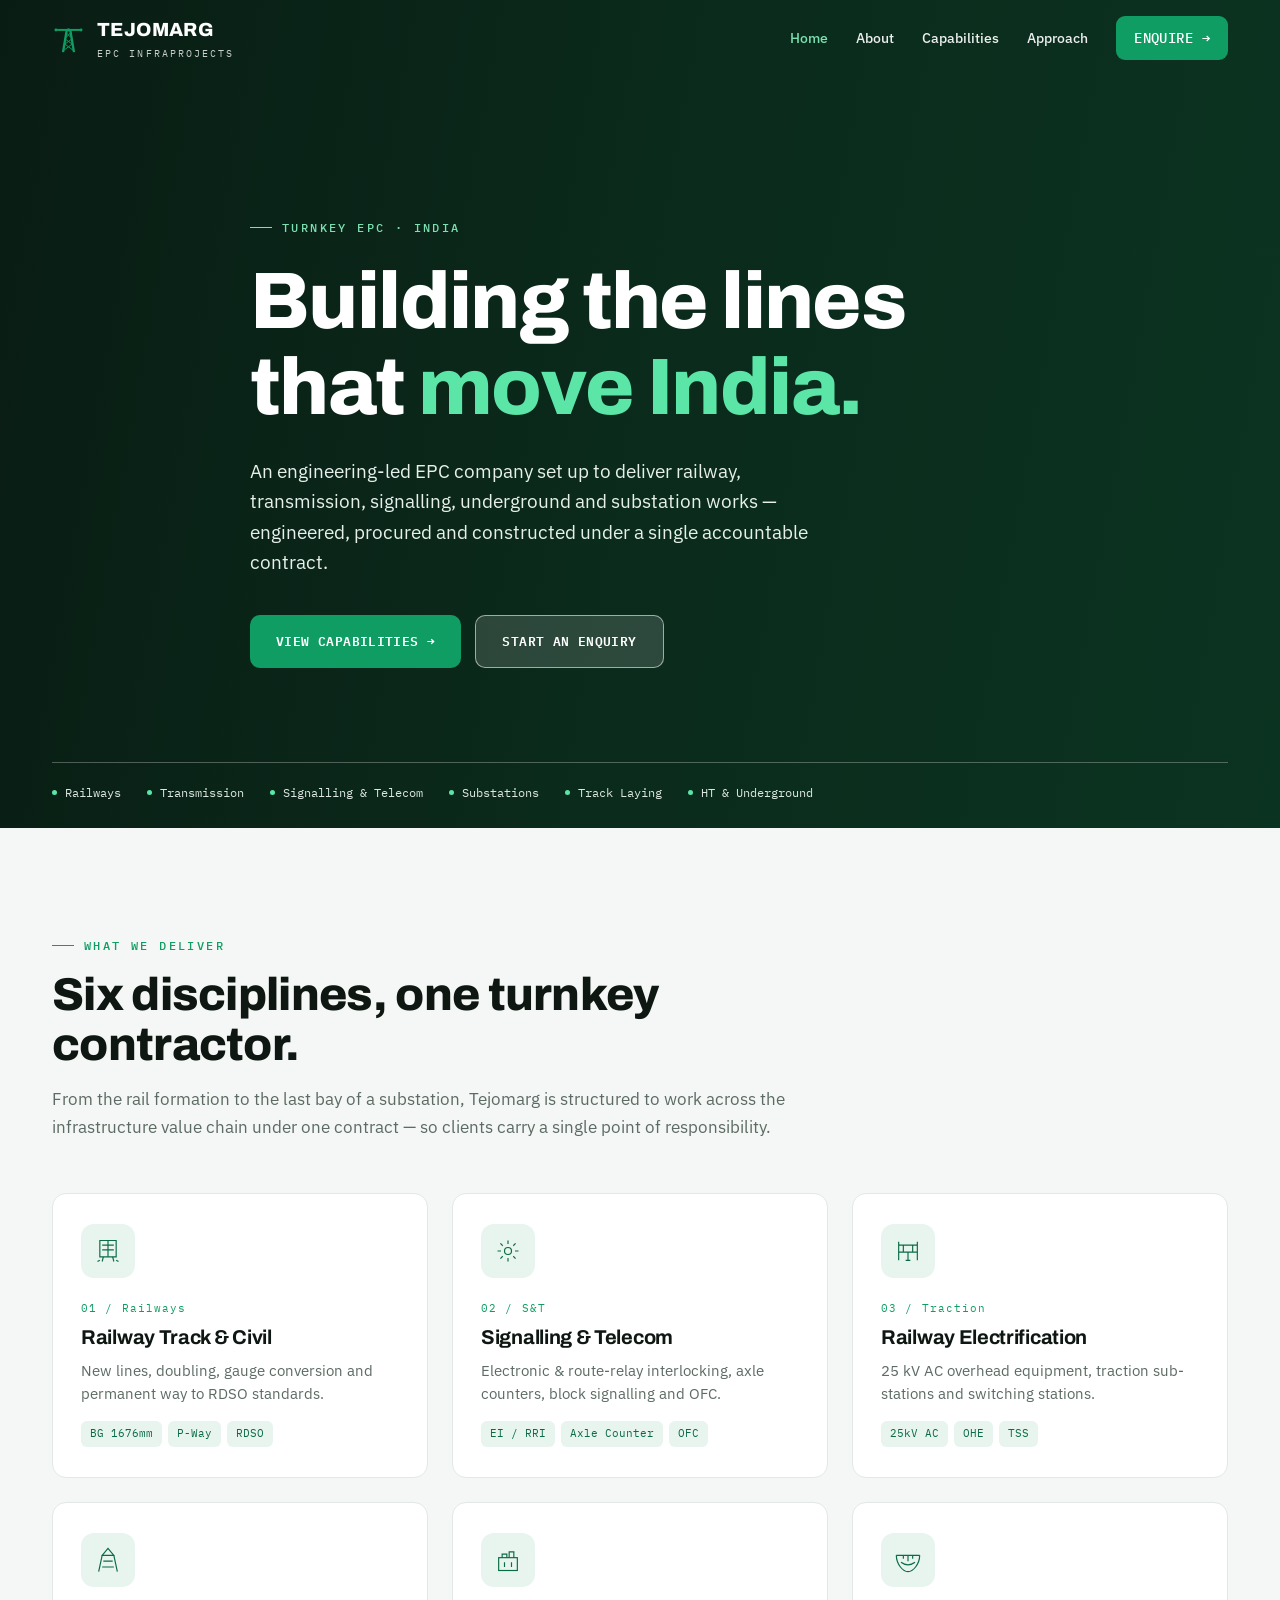
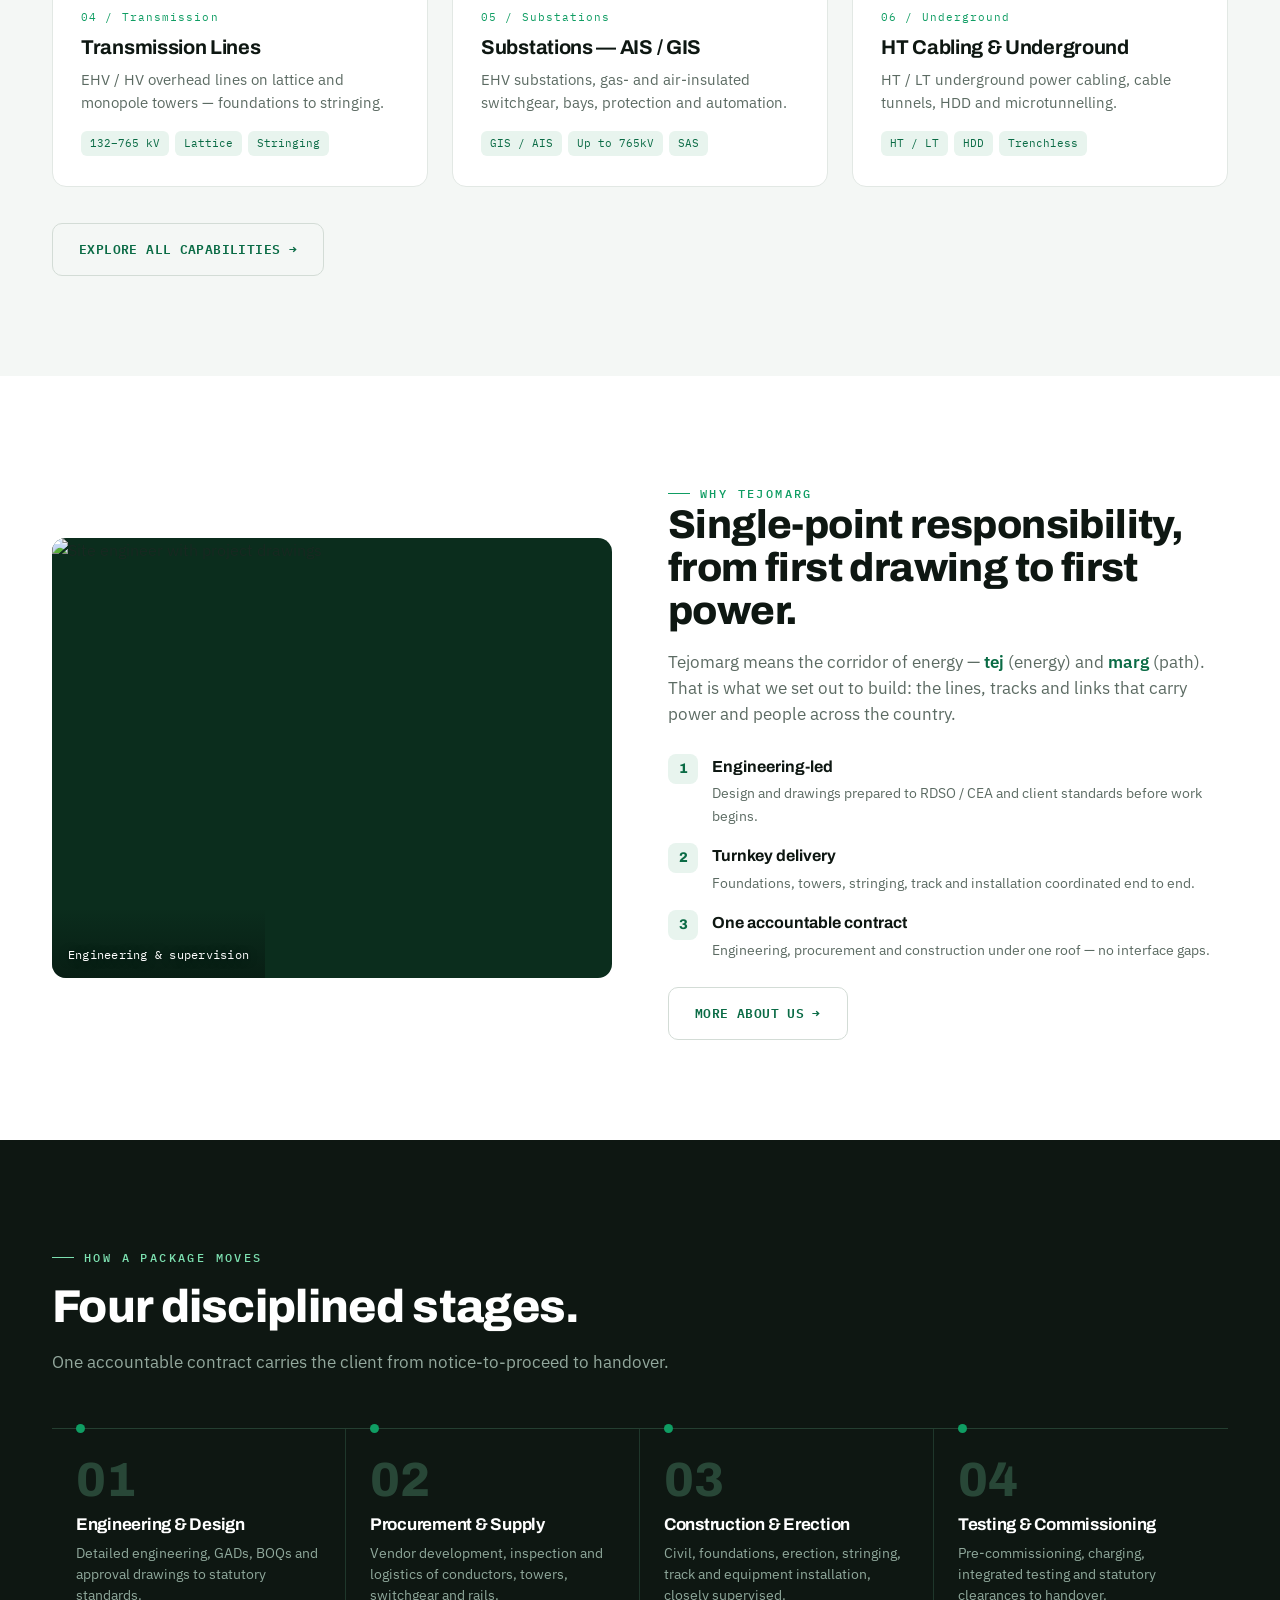
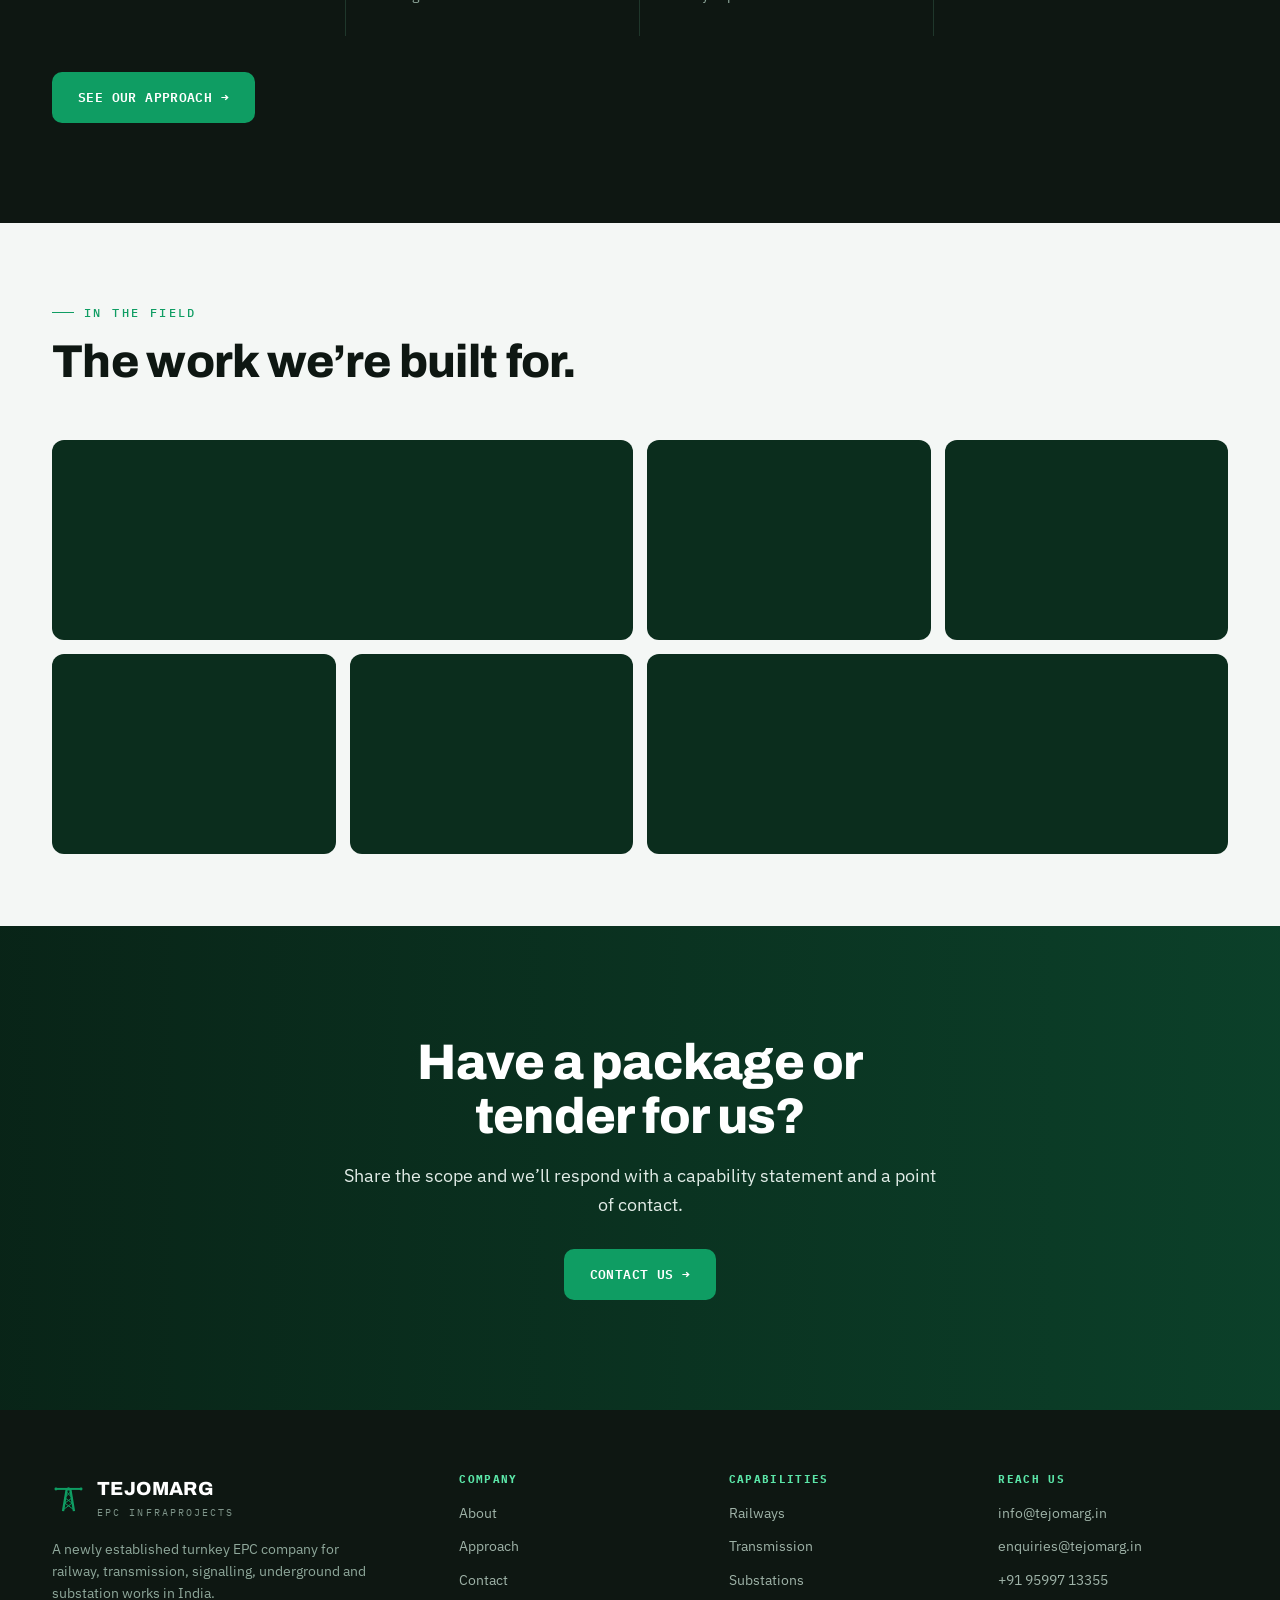
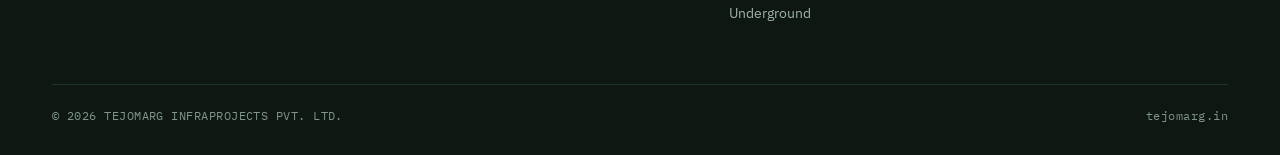
==== commit 126e44d7: "Use distinct India-relevant photos on every page; replace ladder image - Swap in Indian Railways / I" ====
--- a/index.html
+++ b/index.html
@@ -9,7 +9,7 @@
 <meta property="og:description" content="Turnkey EPC: railways, transmission, substations, signalling and underground works.">
 <meta property="og:type" content="website">
 <meta property="og:url" content="https://tejomarg.in">
-<meta property="og:image" content="https://images.pexels.com/photos/18535002/pexels-photo-18535002.jpeg?auto=compress&cs=tinysrgb&w=1200">
+<meta property="og:image" content="https://images.pexels.com/photos/29508329/pexels-photo-29508329.jpeg?auto=compress&cs=tinysrgb&w=1200">
 <link rel="icon" href="logo/favicon.ico" sizes="any">
 <link rel="icon" type="image/svg+xml" href="logo/favicon.svg">
 <link rel="apple-touch-icon" href="logo/apple-touch-icon-180.png">
@@ -41,7 +41,7 @@
 
 <!-- HERO -->
 <section class="hero" id="top">
-  <div class="hero-bg" style="background-image:url('https://images.pexels.com/photos/18535002/pexels-photo-18535002.jpeg?auto=compress&amp;cs=tinysrgb&amp;w=1920')"></div>
+  <div class="hero-bg" style="background-image:url('https://images.pexels.com/photos/29508329/pexels-photo-29508329.jpeg?auto=compress&amp;cs=tinysrgb&amp;w=1920')"></div>
   <div class="wrap">
     <div class="hero-card">
       <span class="eyebrow on-dark">Turnkey EPC · India</span>
@@ -104,7 +104,7 @@
 <!-- WHY US SPLIT -->
 <section class="pad">
   <div class="wrap split">
-    <div class="ph split-media"><img src="https://images.pexels.com/photos/13820151/pexels-photo-13820151.jpeg?auto=compress&amp;cs=tinysrgb&amp;w=1200" alt="Substation and switchyard works"><span class="cap">Substation &amp; switchyard works</span></div>
+    <div class="ph split-media"><img src="https://images.pexels.com/photos/8293670/pexels-photo-8293670.jpeg?auto=compress&amp;cs=tinysrgb&amp;w=1200" alt="Site engineer with project drawings"><span class="cap">Engineering &amp; supervision</span></div>
     <div>
       <span class="eyebrow">Why Tejomarg</span>
       <h2>Single-point responsibility, from first drawing to first power.</h2>
@@ -143,19 +143,19 @@
   <div class="wrap">
     <div class="sec-head"><span class="eyebrow">In the field</span><h2>The work we&#8217;re built for.</h2></div>
     <div class="gallery">
-      <div class="g wide" style="background-image:url('https://images.pexels.com/photos/37187461/pexels-photo-37187461.jpeg?auto=compress&amp;cs=tinysrgb&amp;w=900')"></div>
-      <div class="g" style="background-image:url('https://images.pexels.com/photos/11477908/pexels-photo-11477908.jpeg?auto=compress&amp;cs=tinysrgb&amp;w=700')"></div>
-      <div class="g" style="background-image:url('https://images.pexels.com/photos/9989522/pexels-photo-9989522.jpeg?auto=compress&amp;cs=tinysrgb&amp;w=700')"></div>
-      <div class="g" style="background-image:url('https://images.pexels.com/photos/12341128/pexels-photo-12341128.jpeg?auto=compress&amp;cs=tinysrgb&amp;w=700')"></div>
-      <div class="g" style="background-image:url('https://images.pexels.com/photos/13820148/pexels-photo-13820148.jpeg?auto=compress&amp;cs=tinysrgb&amp;w=700')"></div>
-      <div class="g wide" style="background-image:url('https://images.pexels.com/photos/13820149/pexels-photo-13820149.jpeg?auto=compress&amp;cs=tinysrgb&amp;w=900')"></div>
+      <div class="g wide" style="background-image:url('https://images.pexels.com/photos/16456875/pexels-photo-16456875.jpeg?auto=compress&amp;cs=tinysrgb&amp;w=900')"></div>
+      <div class="g" style="background-image:url('https://images.pexels.com/photos/36695590/pexels-photo-36695590.jpeg?auto=compress&amp;cs=tinysrgb&amp;w=700')"></div>
+      <div class="g" style="background-image:url('https://images.pexels.com/photos/11430768/pexels-photo-11430768.jpeg?auto=compress&amp;cs=tinysrgb&amp;w=700')"></div>
+      <div class="g" style="background-image:url('https://images.pexels.com/photos/7867328/pexels-photo-7867328.jpeg?auto=compress&amp;cs=tinysrgb&amp;w=700')"></div>
+      <div class="g" style="background-image:url('https://images.pexels.com/photos/27151841/pexels-photo-27151841.jpeg?auto=compress&amp;cs=tinysrgb&amp;w=700')"></div>
+      <div class="g wide" style="background-image:url('https://images.pexels.com/photos/15503083/pexels-photo-15503083.jpeg?auto=compress&amp;cs=tinysrgb&amp;w=900')"></div>
     </div>
   </div>
 </section>
 
 <!-- CTA -->
 <section class="cta">
-  <div class="cta-bg" style="background-image:url('https://images.pexels.com/photos/29063598/pexels-photo-29063598.jpeg?auto=compress&amp;cs=tinysrgb&amp;w=1920')"></div>
+  <div class="cta-bg" style="background-image:url('https://images.pexels.com/photos/33041841/pexels-photo-33041841.jpeg?auto=compress&amp;cs=tinysrgb&amp;w=1920')"></div>
   <div class="wrap cta-inner">
     <h2>Have a package or tender for us?</h2>
     <p>Share the scope and we&#8217;ll respond with a capability statement and a point of contact.</p>
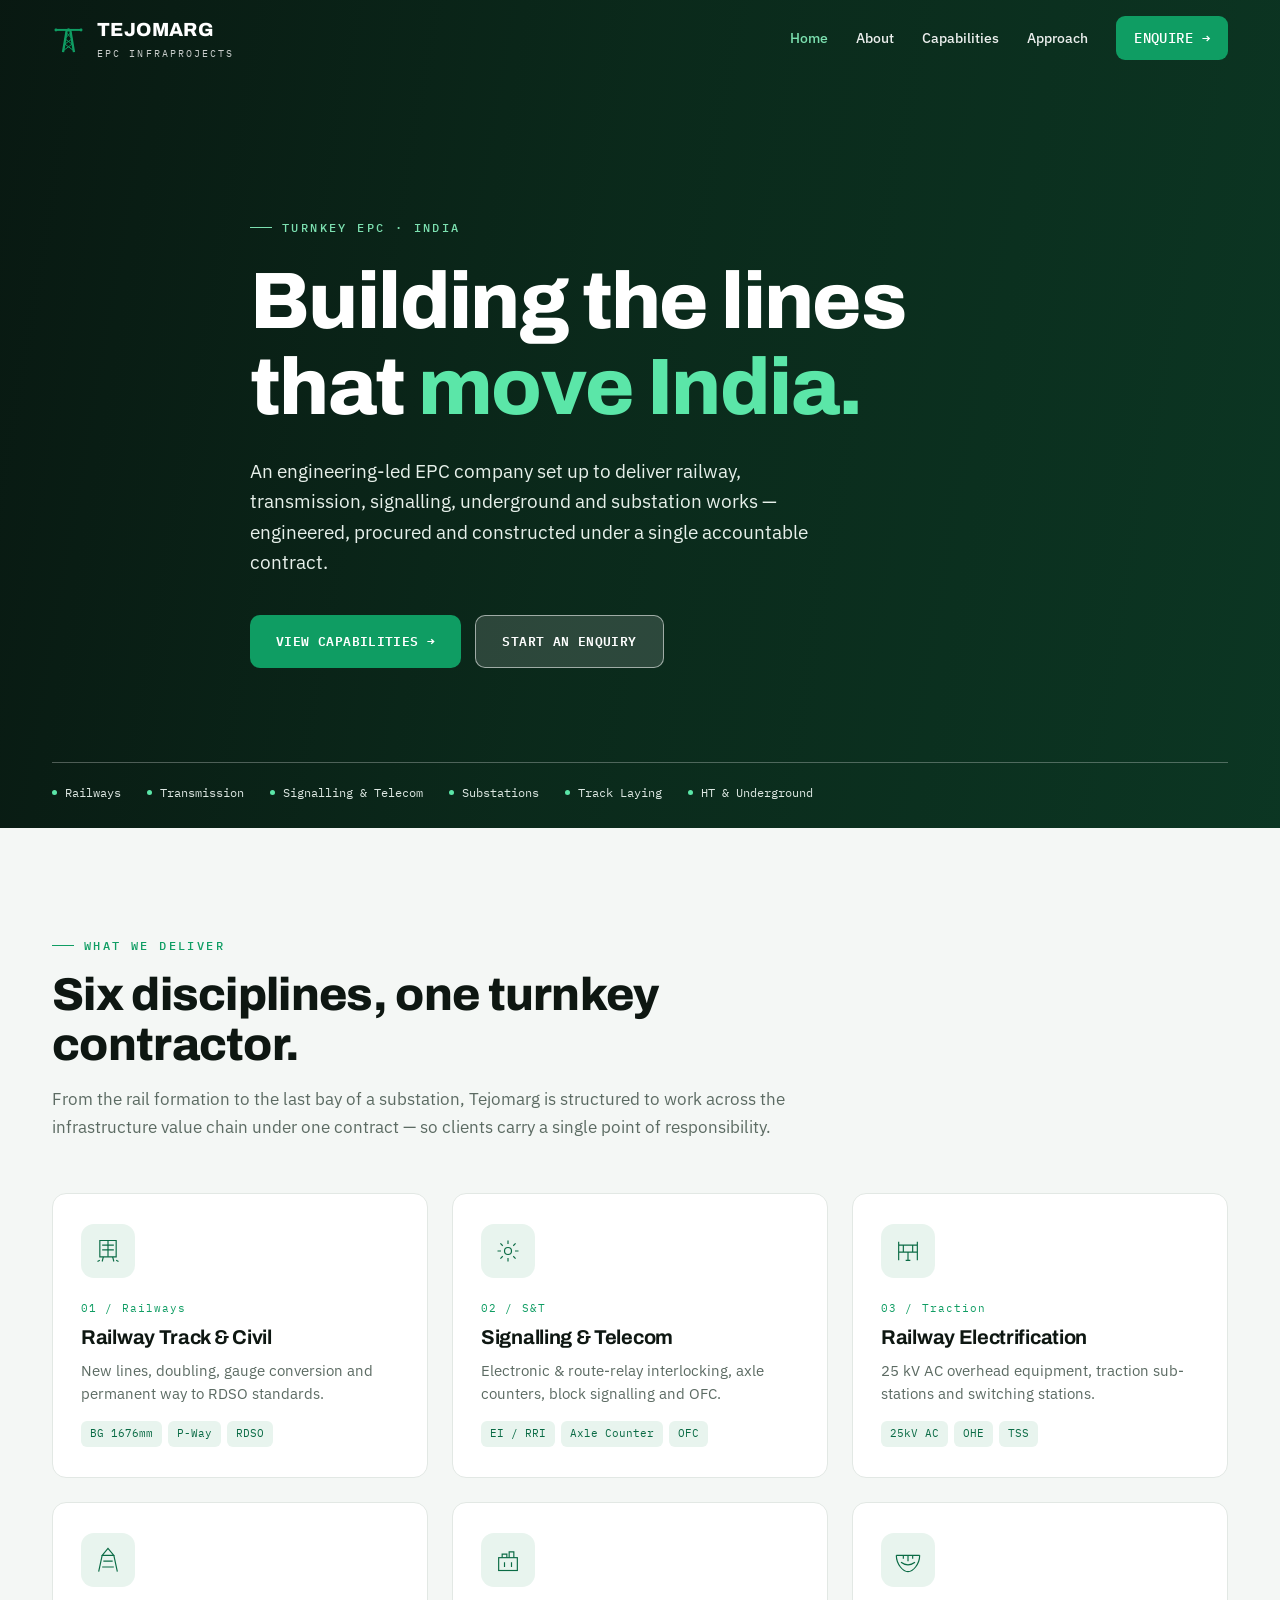
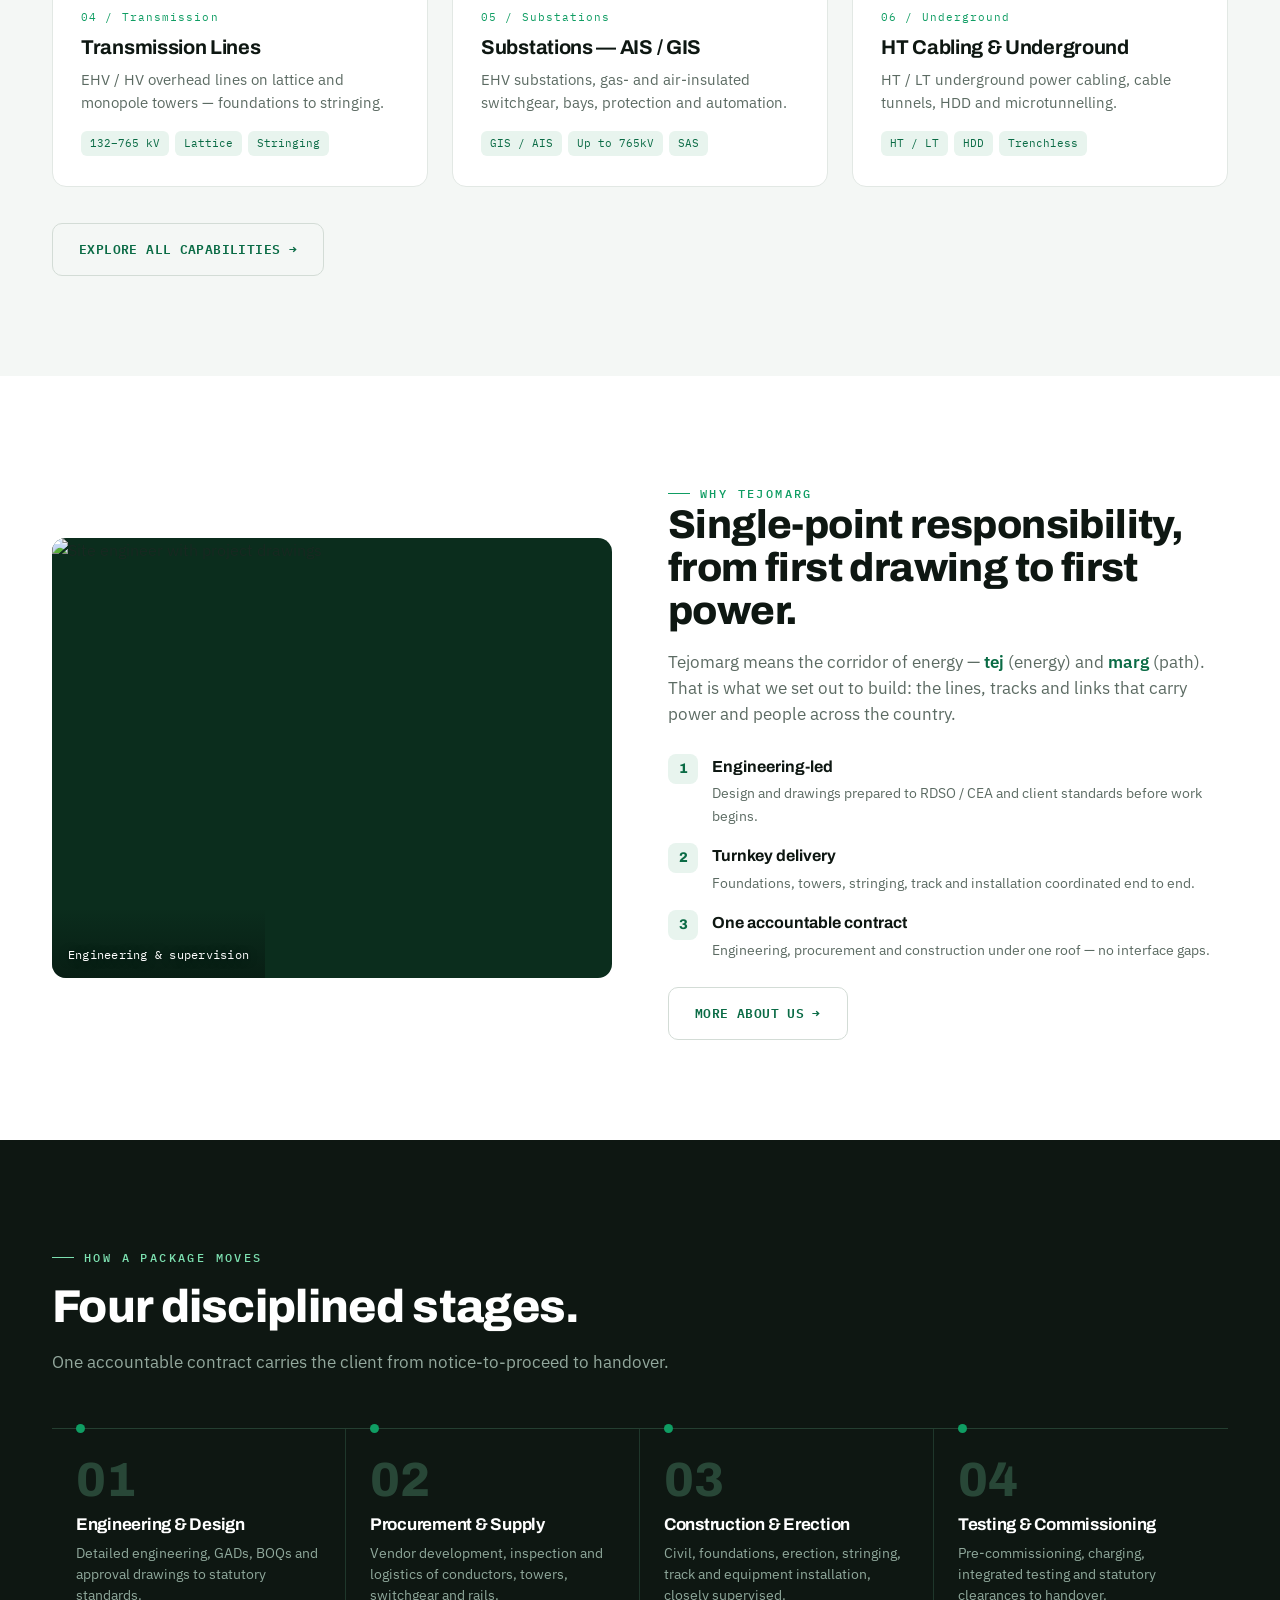
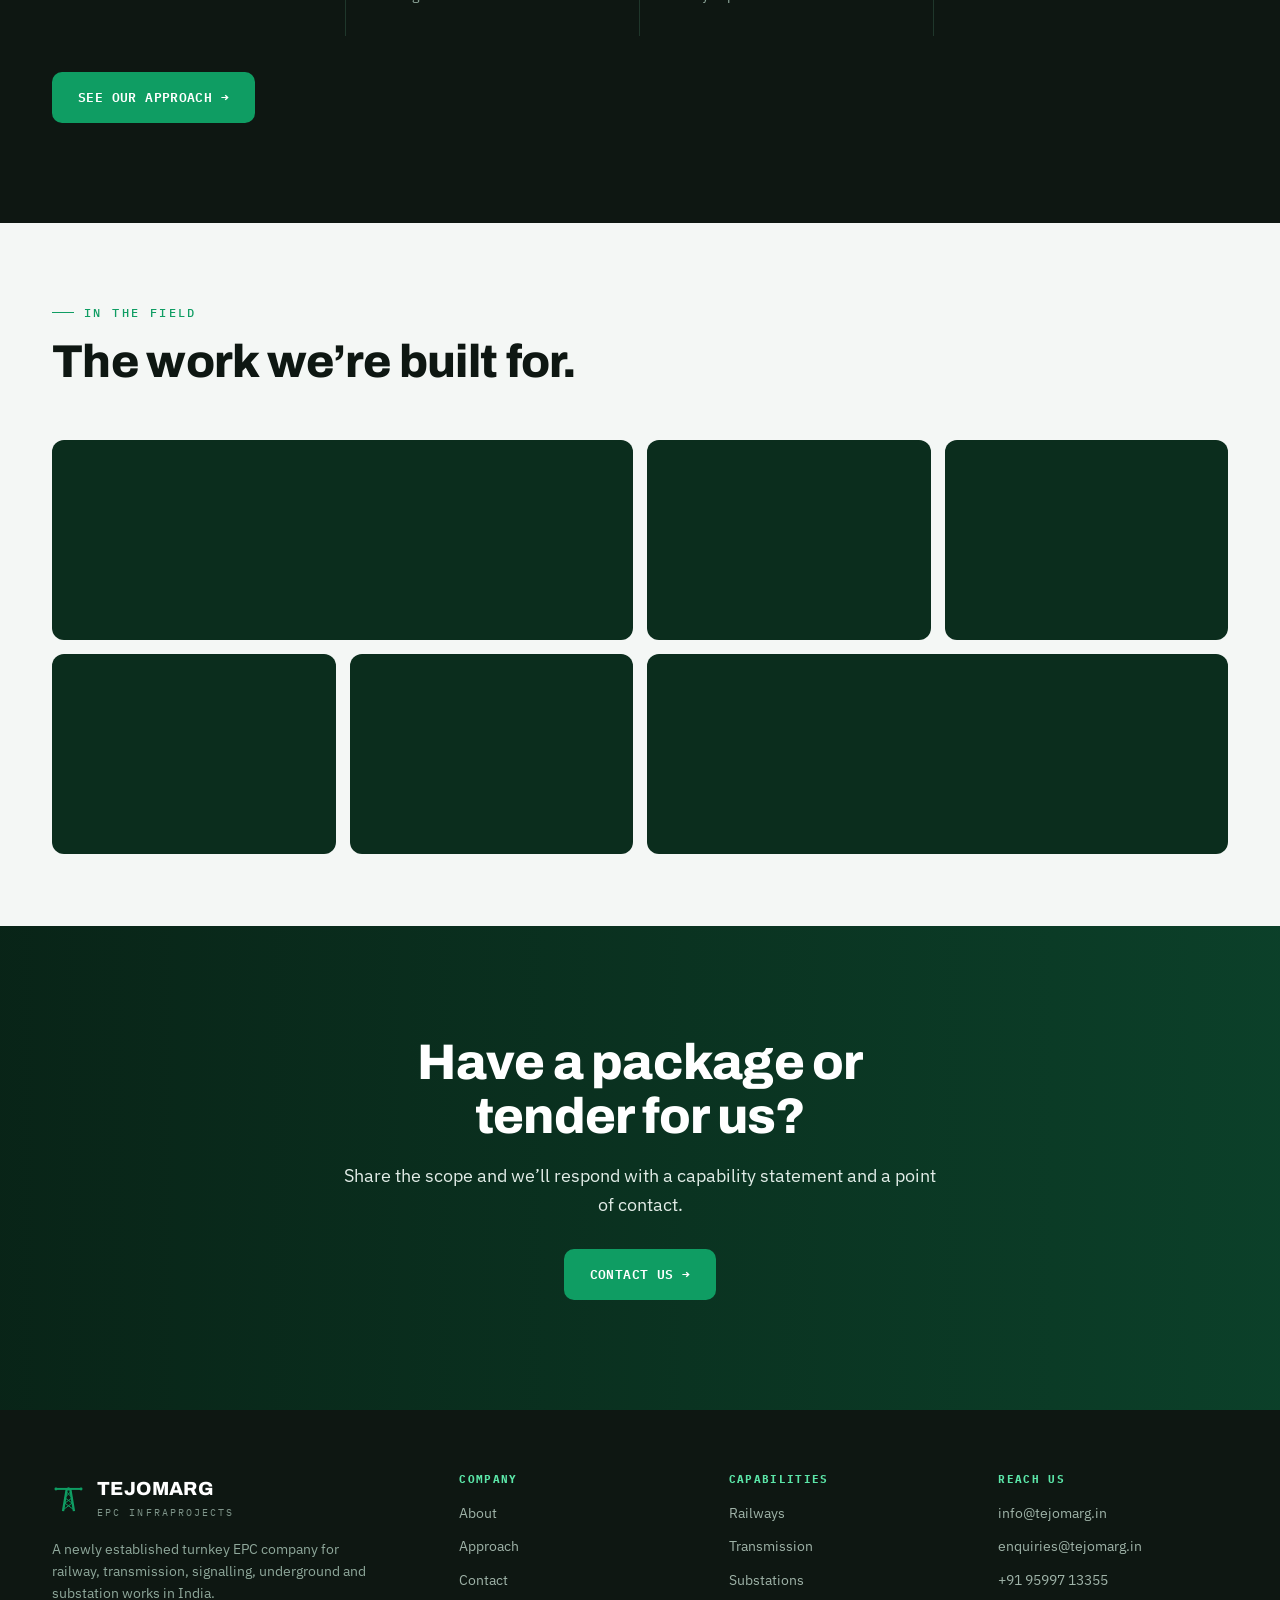
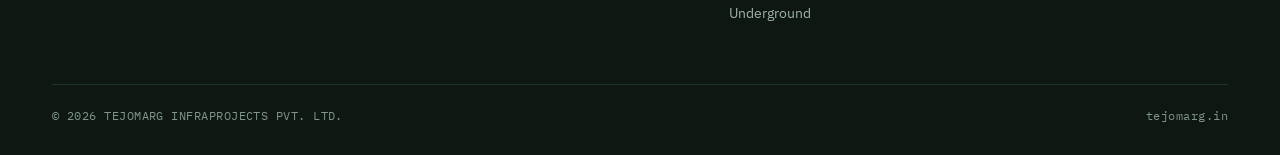
==== commit 5d47f5ee: "Rebalance imagery toward substations/transformers/transmission - Replace bright railway hero on Home" ====
--- a/index.html
+++ b/index.html
@@ -9,7 +9,7 @@
 <meta property="og:description" content="Turnkey EPC: railways, transmission, substations, signalling and underground works.">
 <meta property="og:type" content="website">
 <meta property="og:url" content="https://tejomarg.in">
-<meta property="og:image" content="https://images.pexels.com/photos/29508329/pexels-photo-29508329.jpeg?auto=compress&cs=tinysrgb&w=1200">
+<meta property="og:image" content="https://images.pexels.com/photos/29063598/pexels-photo-29063598.jpeg?auto=compress&cs=tinysrgb&w=1200">
 <link rel="icon" href="logo/favicon.ico" sizes="any">
 <link rel="icon" type="image/svg+xml" href="logo/favicon.svg">
 <link rel="apple-touch-icon" href="logo/apple-touch-icon-180.png">
@@ -41,7 +41,7 @@
 
 <!-- HERO -->
 <section class="hero" id="top">
-  <div class="hero-bg" style="background-image:url('https://images.pexels.com/photos/29508329/pexels-photo-29508329.jpeg?auto=compress&amp;cs=tinysrgb&amp;w=1920')"></div>
+  <div class="hero-bg" style="background-image:url('https://images.pexels.com/photos/29063598/pexels-photo-29063598.jpeg?auto=compress&amp;cs=tinysrgb&amp;w=1920')"></div>
   <div class="wrap">
     <div class="hero-card">
       <span class="eyebrow on-dark">Turnkey EPC · India</span>
@@ -143,7 +143,7 @@
   <div class="wrap">
     <div class="sec-head"><span class="eyebrow">In the field</span><h2>The work we&#8217;re built for.</h2></div>
     <div class="gallery">
-      <div class="g wide" style="background-image:url('https://images.pexels.com/photos/16456875/pexels-photo-16456875.jpeg?auto=compress&amp;cs=tinysrgb&amp;w=900')"></div>
+      <div class="g wide" style="background-image:url('https://images.pexels.com/photos/28912010/pexels-photo-28912010.jpeg?auto=compress&amp;cs=tinysrgb&amp;w=900')"></div>
       <div class="g" style="background-image:url('https://images.pexels.com/photos/36695590/pexels-photo-36695590.jpeg?auto=compress&amp;cs=tinysrgb&amp;w=700')"></div>
       <div class="g" style="background-image:url('https://images.pexels.com/photos/11430768/pexels-photo-11430768.jpeg?auto=compress&amp;cs=tinysrgb&amp;w=700')"></div>
       <div class="g" style="background-image:url('https://images.pexels.com/photos/7867328/pexels-photo-7867328.jpeg?auto=compress&amp;cs=tinysrgb&amp;w=700')"></div>
--- a/styles.css
+++ b/styles.css
@@ -68,7 +68,7 @@
 .hero{position:relative;min-height:92vh;display:flex;align-items:center;padding:120px 0 70px}
 .hero-bg{position:absolute;inset:0;z-index:-1;background-size:cover;background-position:center;background-color:#0b2d1d}
 .hero-bg::after{content:"";position:absolute;inset:0;
-  background:linear-gradient(100deg,rgba(8,20,15,.68) 0%,rgba(10,38,25,.4) 48%,rgba(14,90,58,.14) 100%)}
+  background:linear-gradient(100deg,rgba(8,20,15,.82) 0%,rgba(10,38,25,.52) 46%,rgba(14,90,58,.2) 100%)}
 .hero-card{max-width:780px;position:relative}
 .hero h1{font-size:clamp(40px,6.4vw,80px);font-weight:800;color:#fff;margin:22px 0 0;letter-spacing:-.02em}
 .hero h1 .g{color:#5BE6A8}
